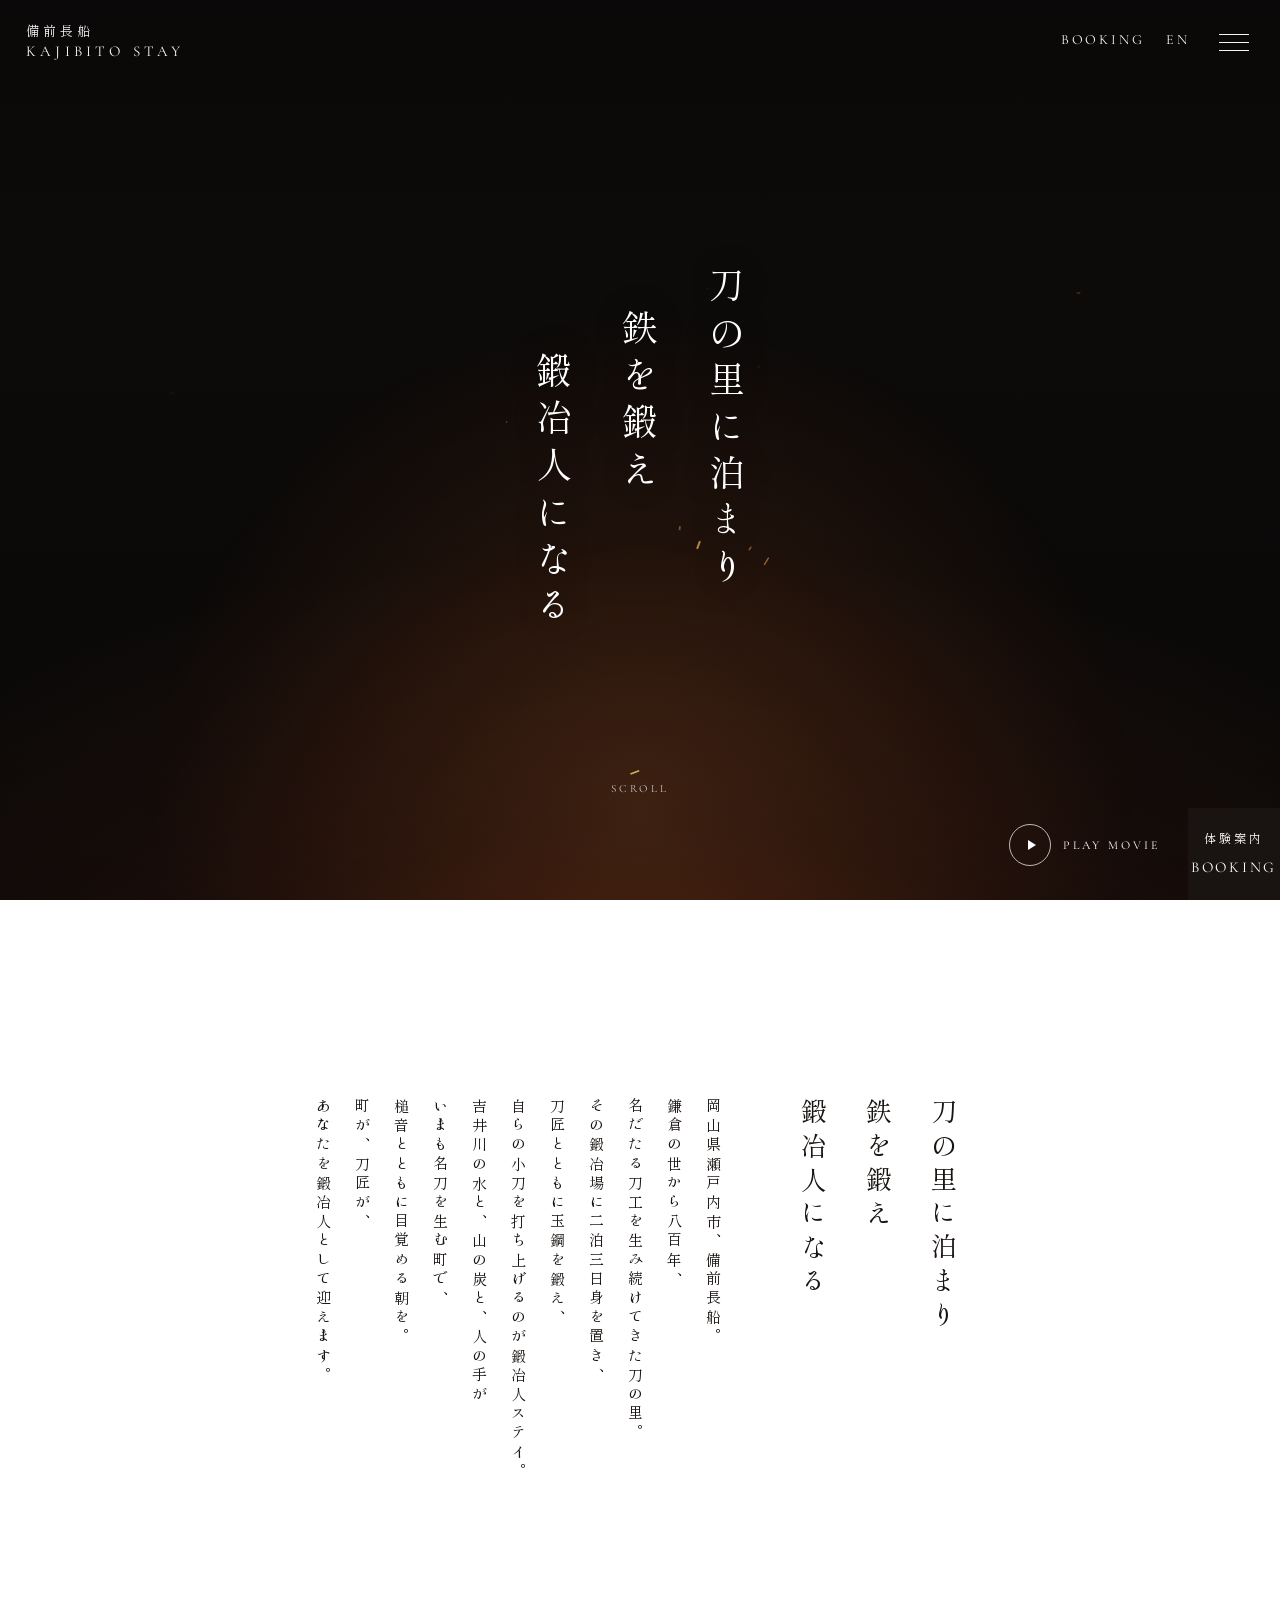
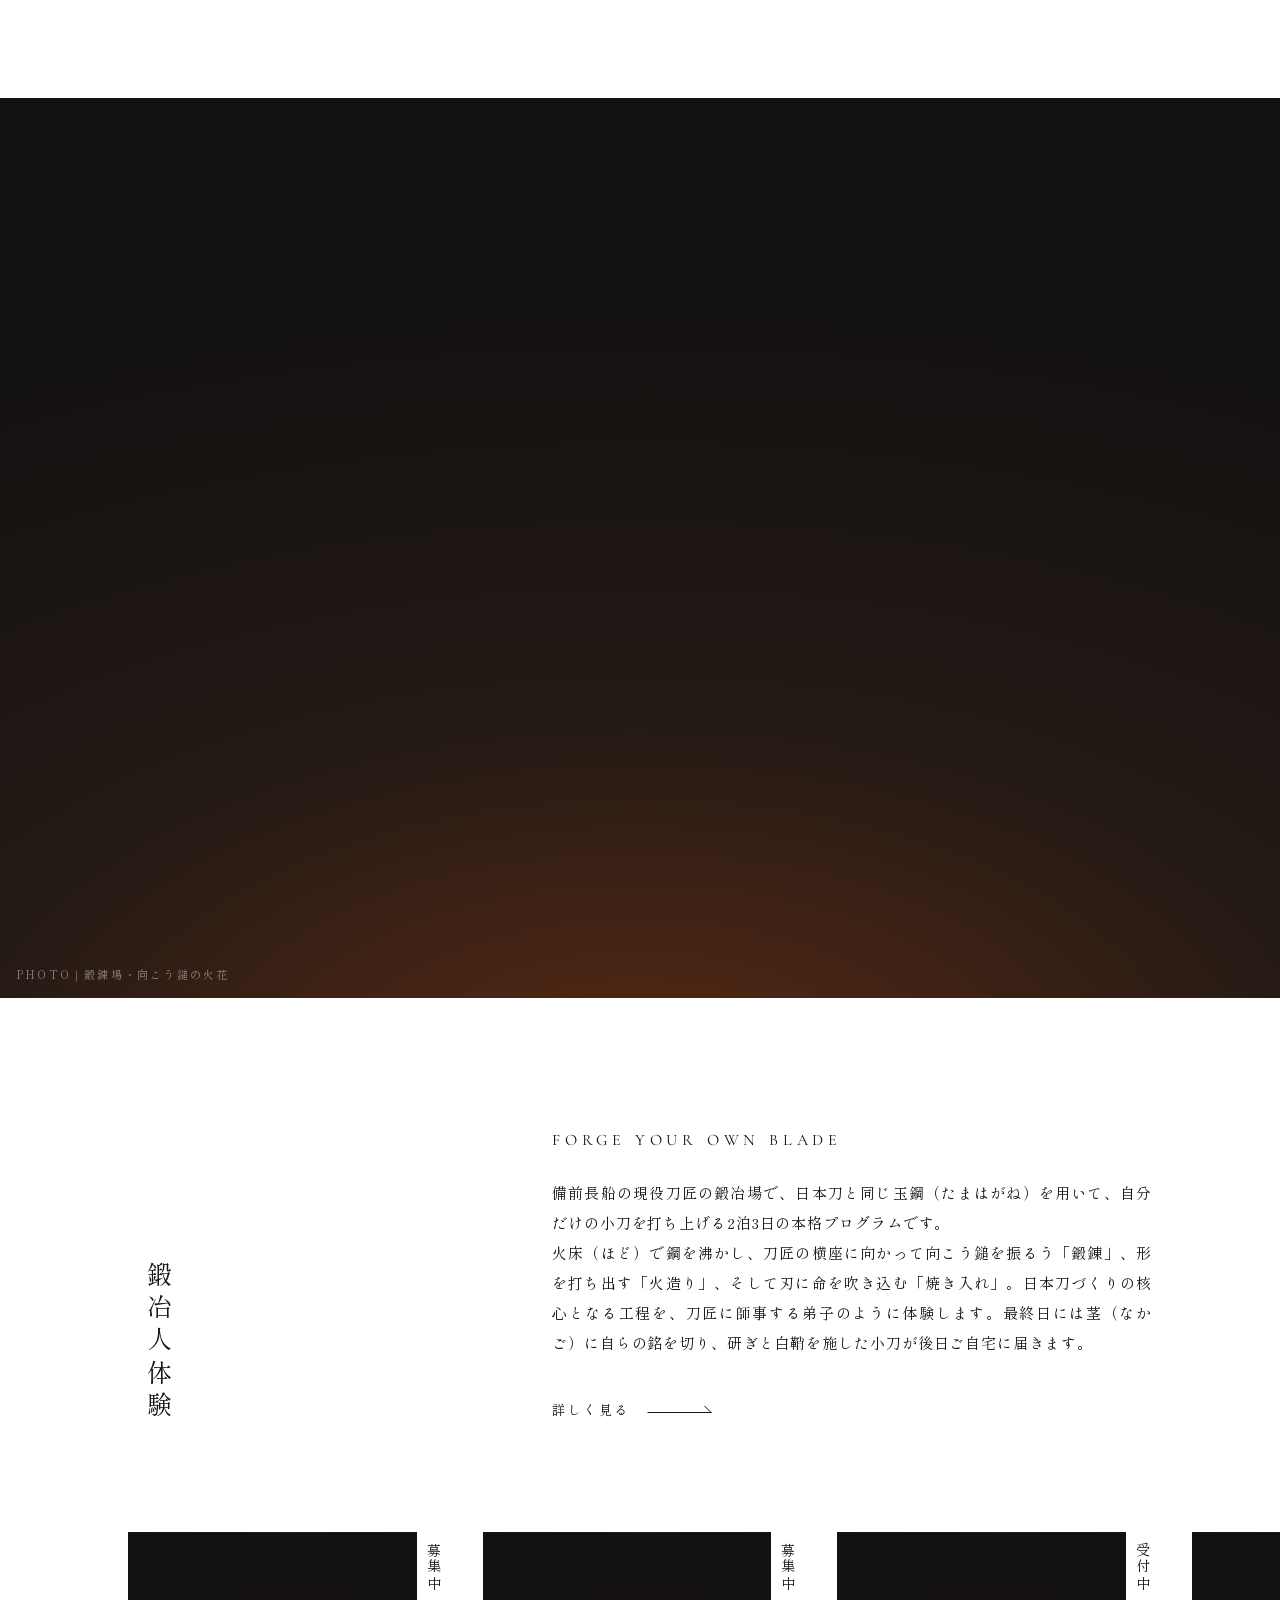
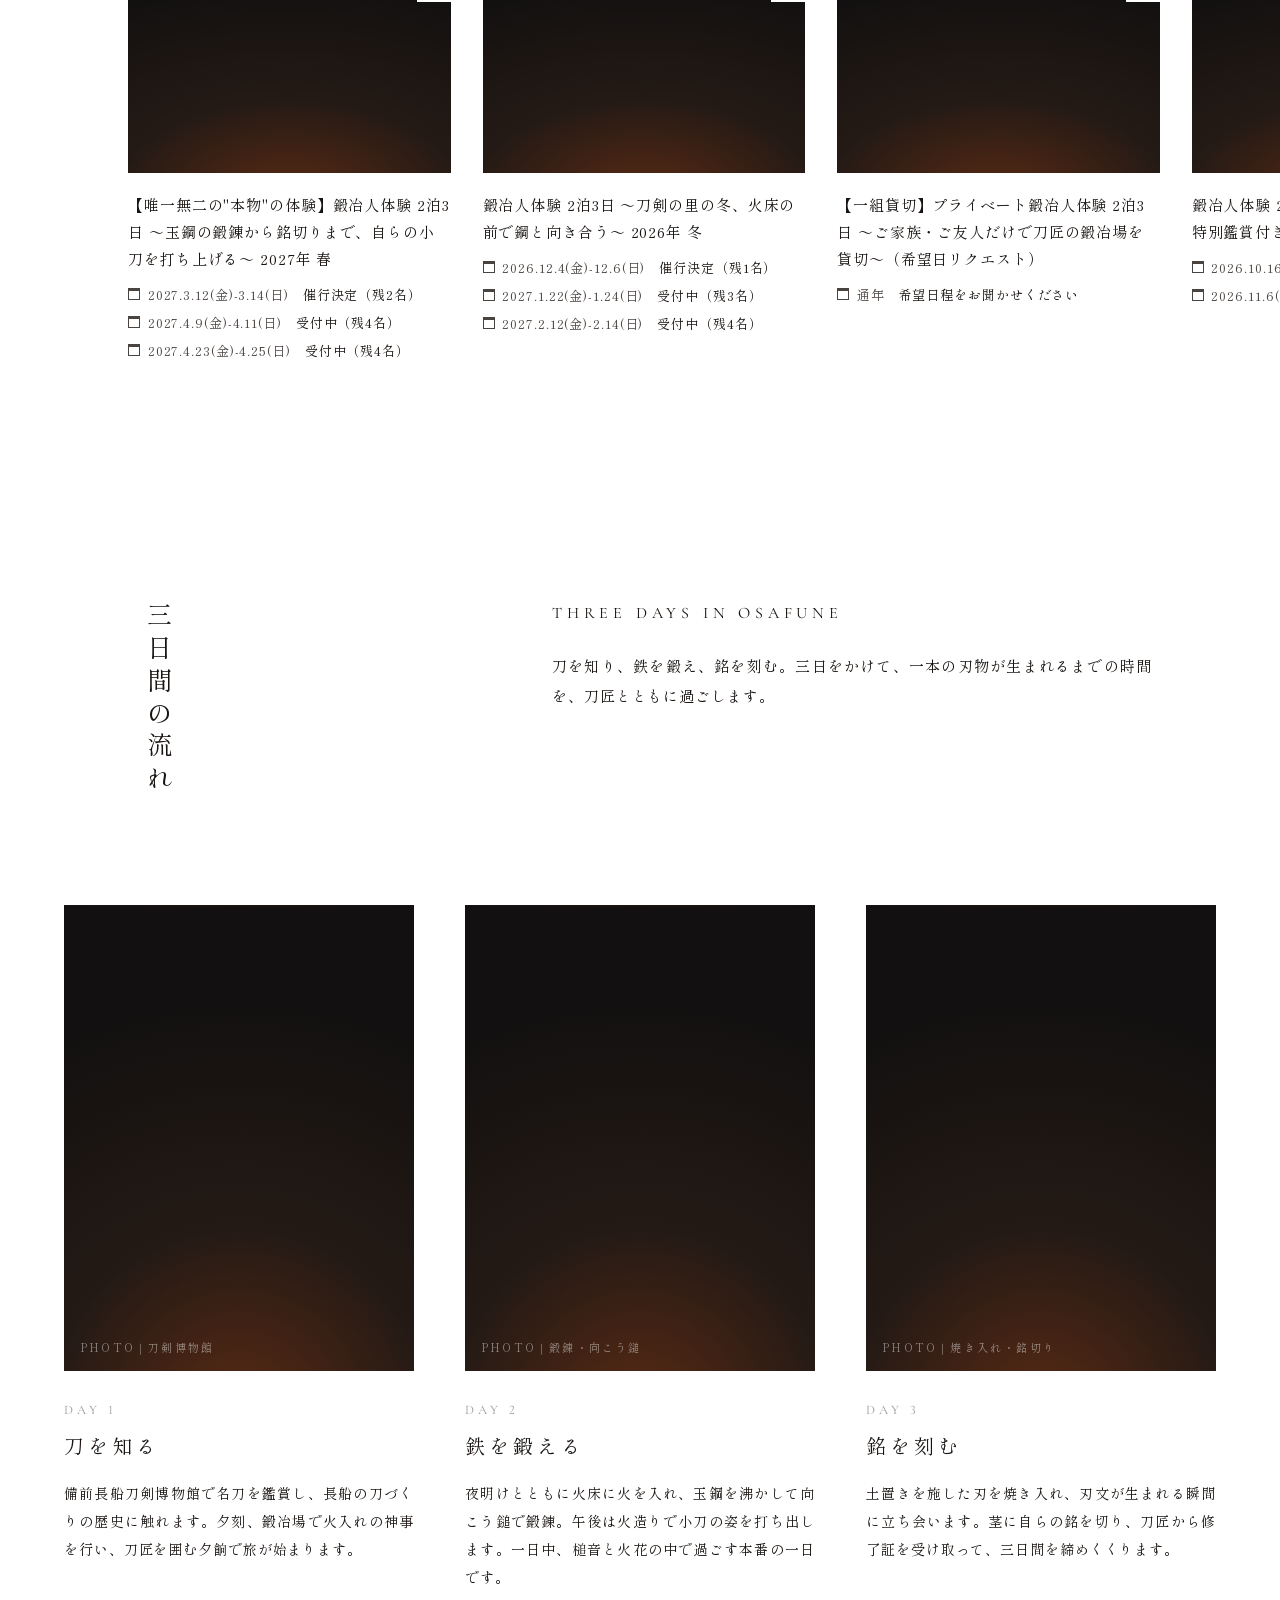
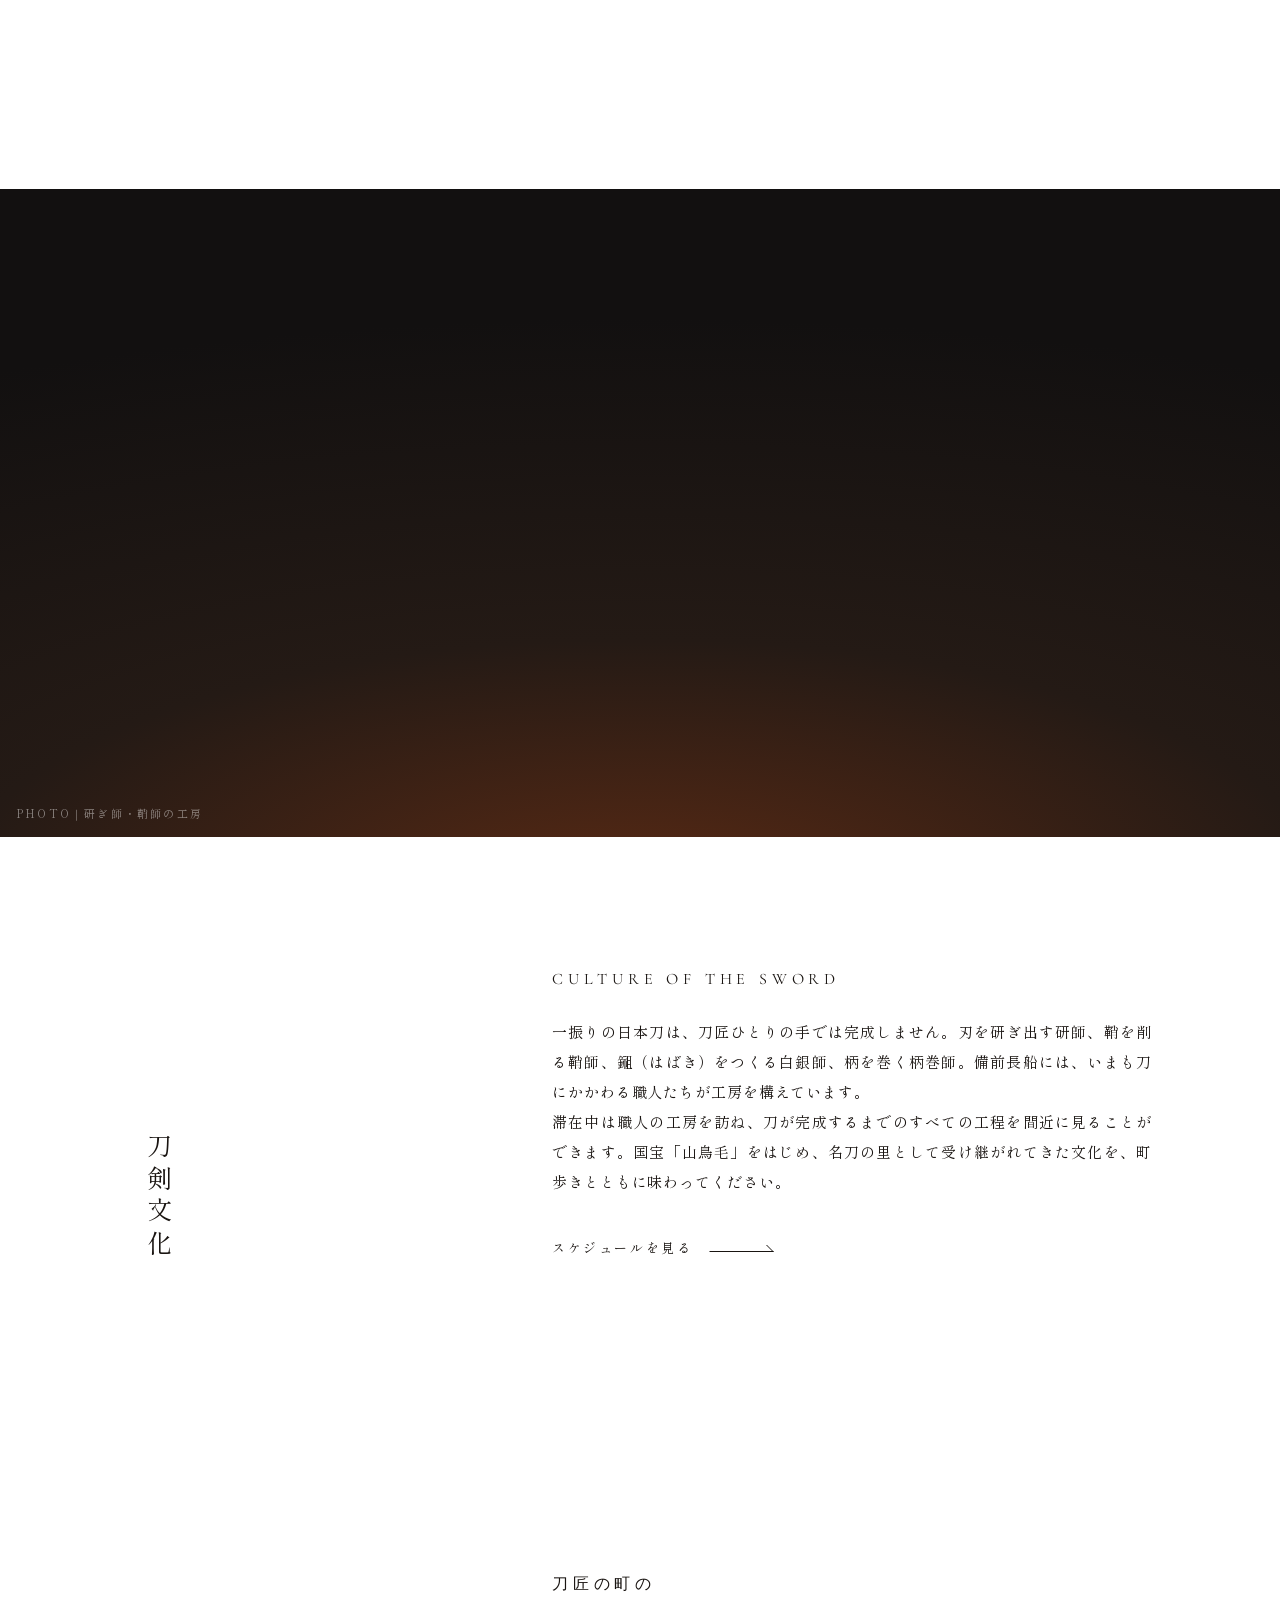
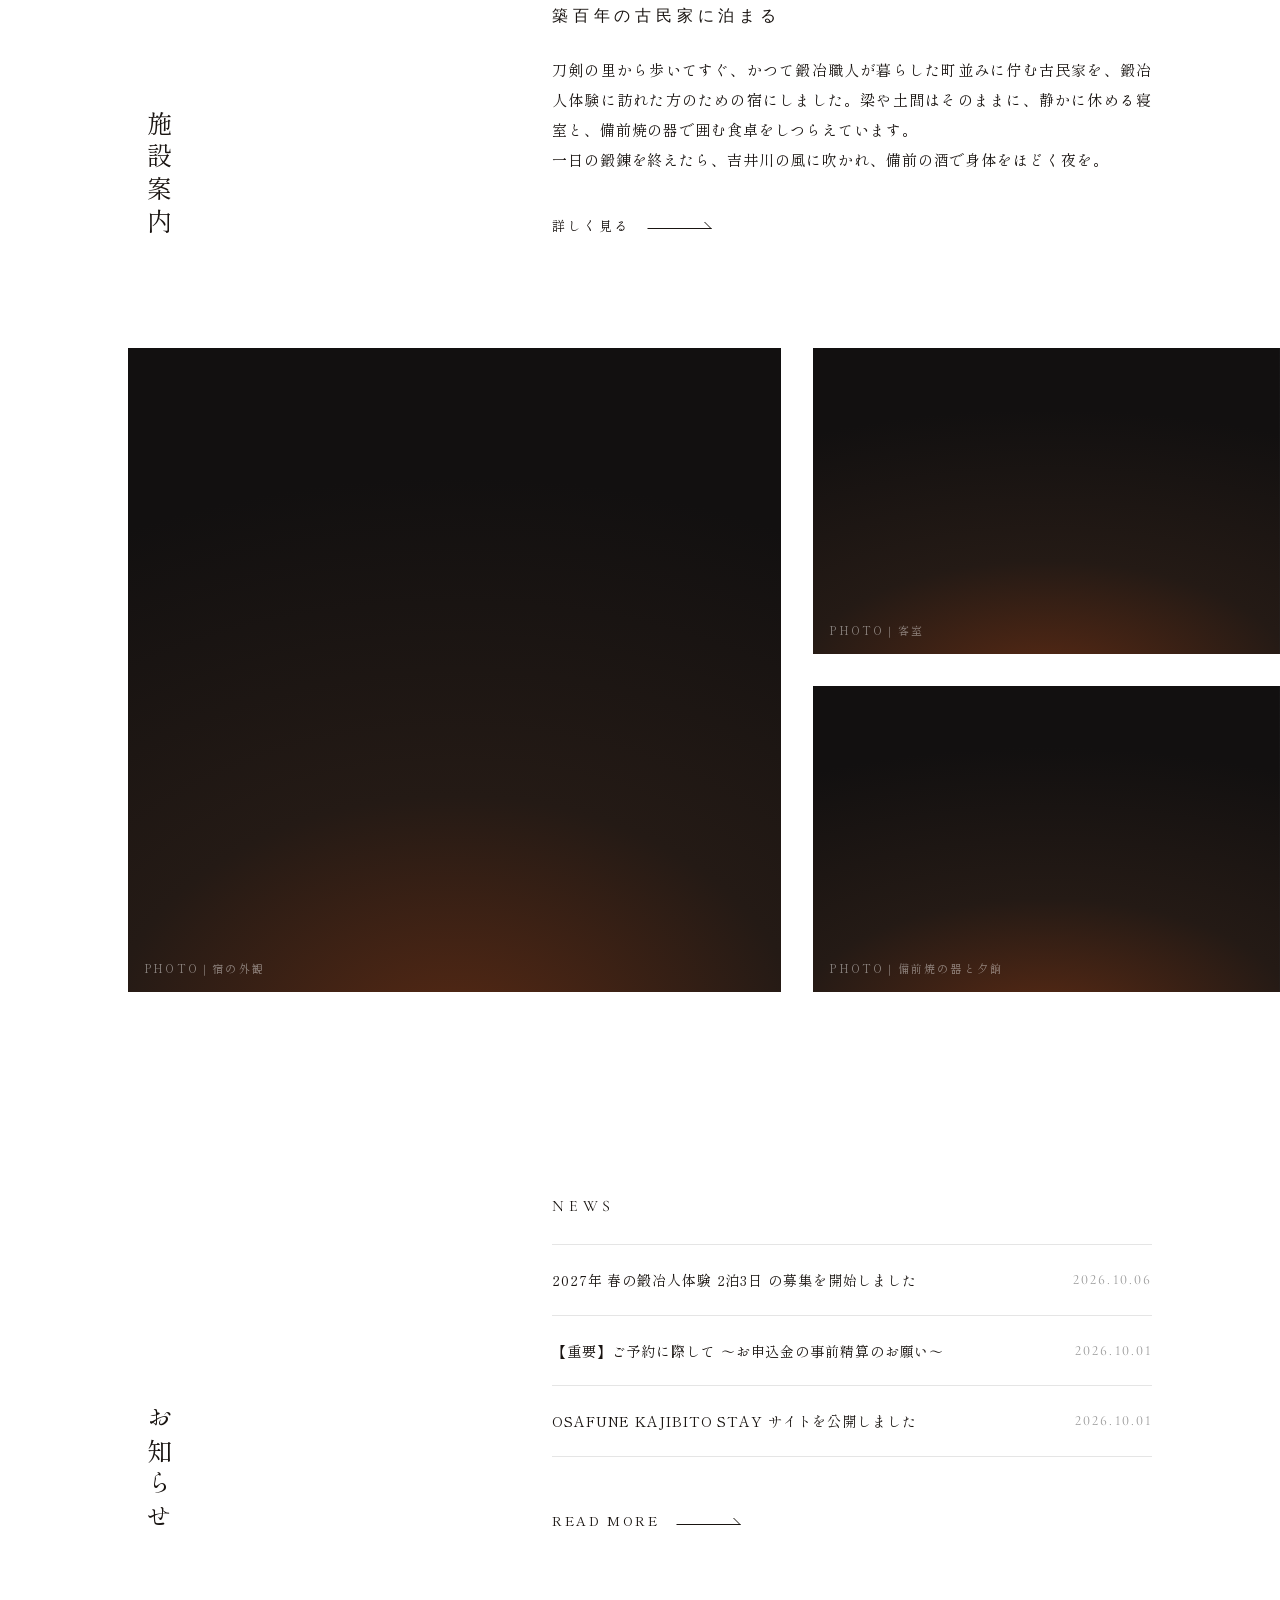
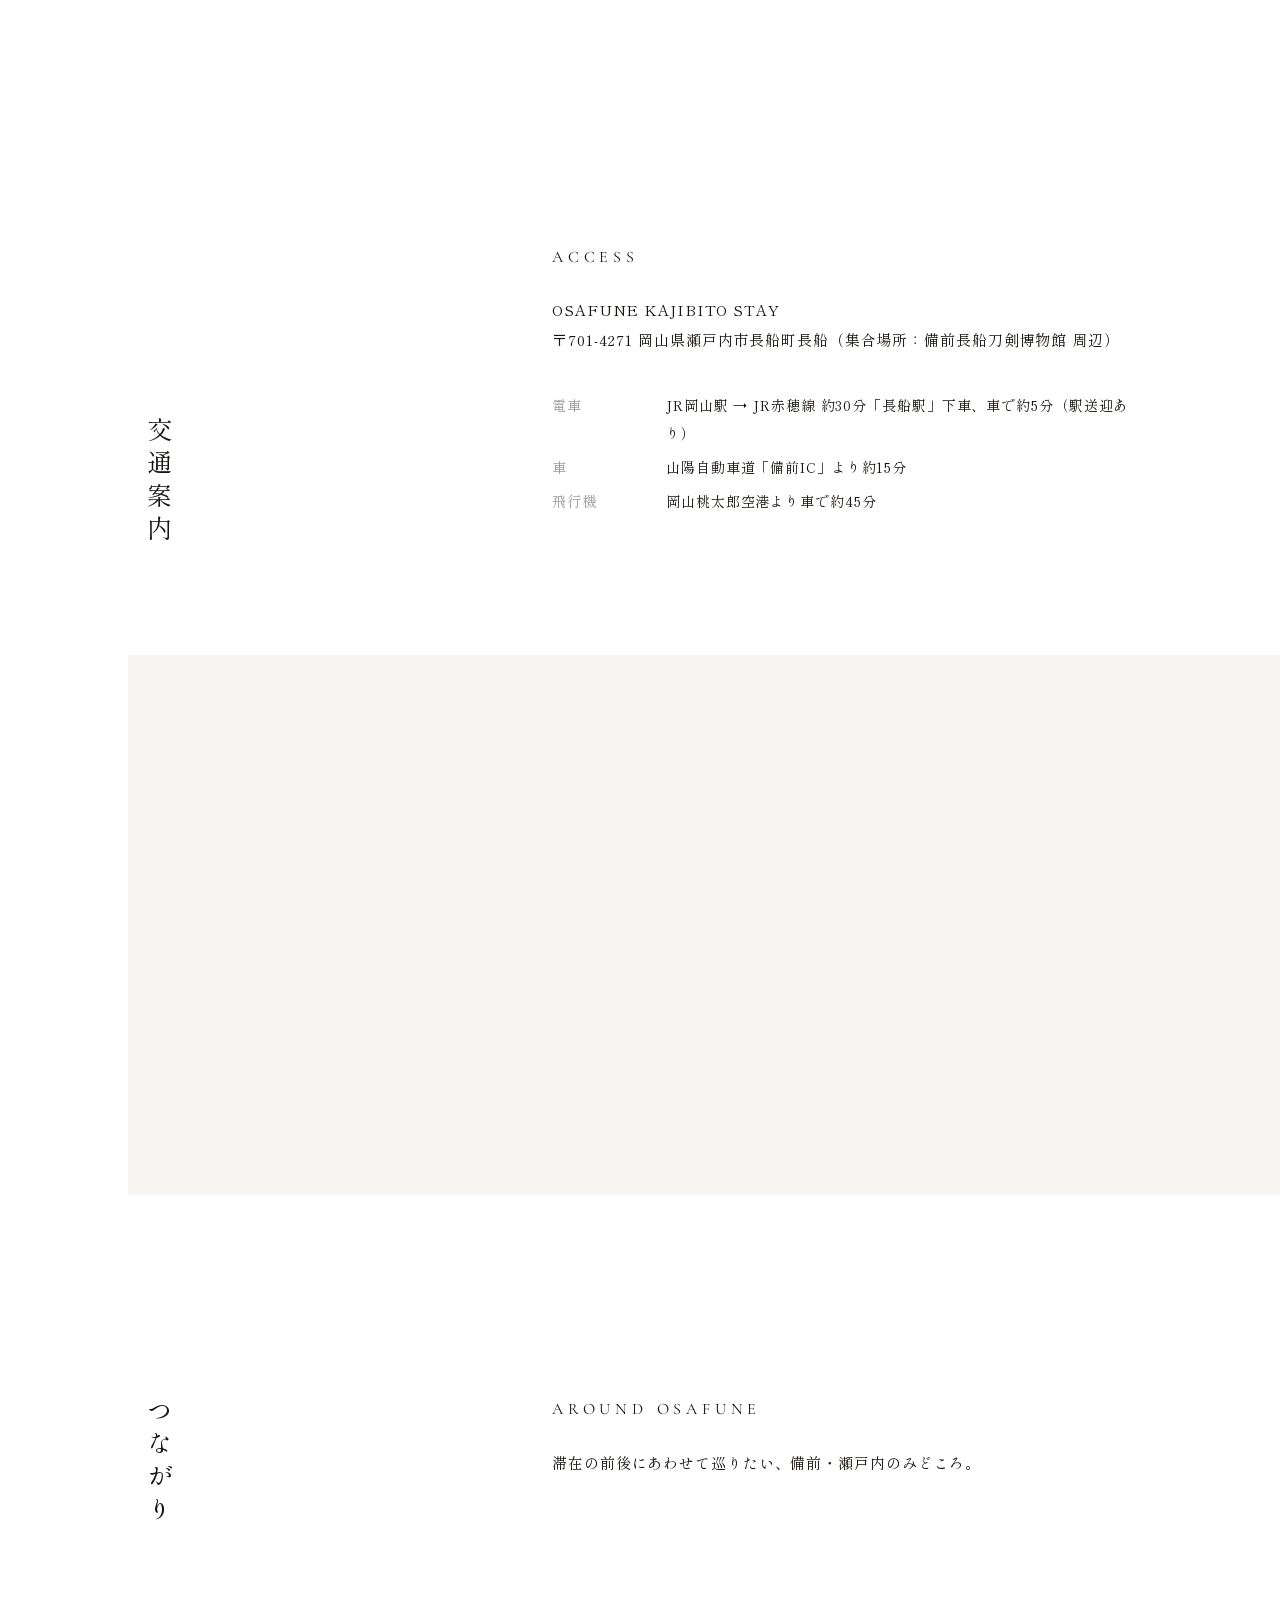
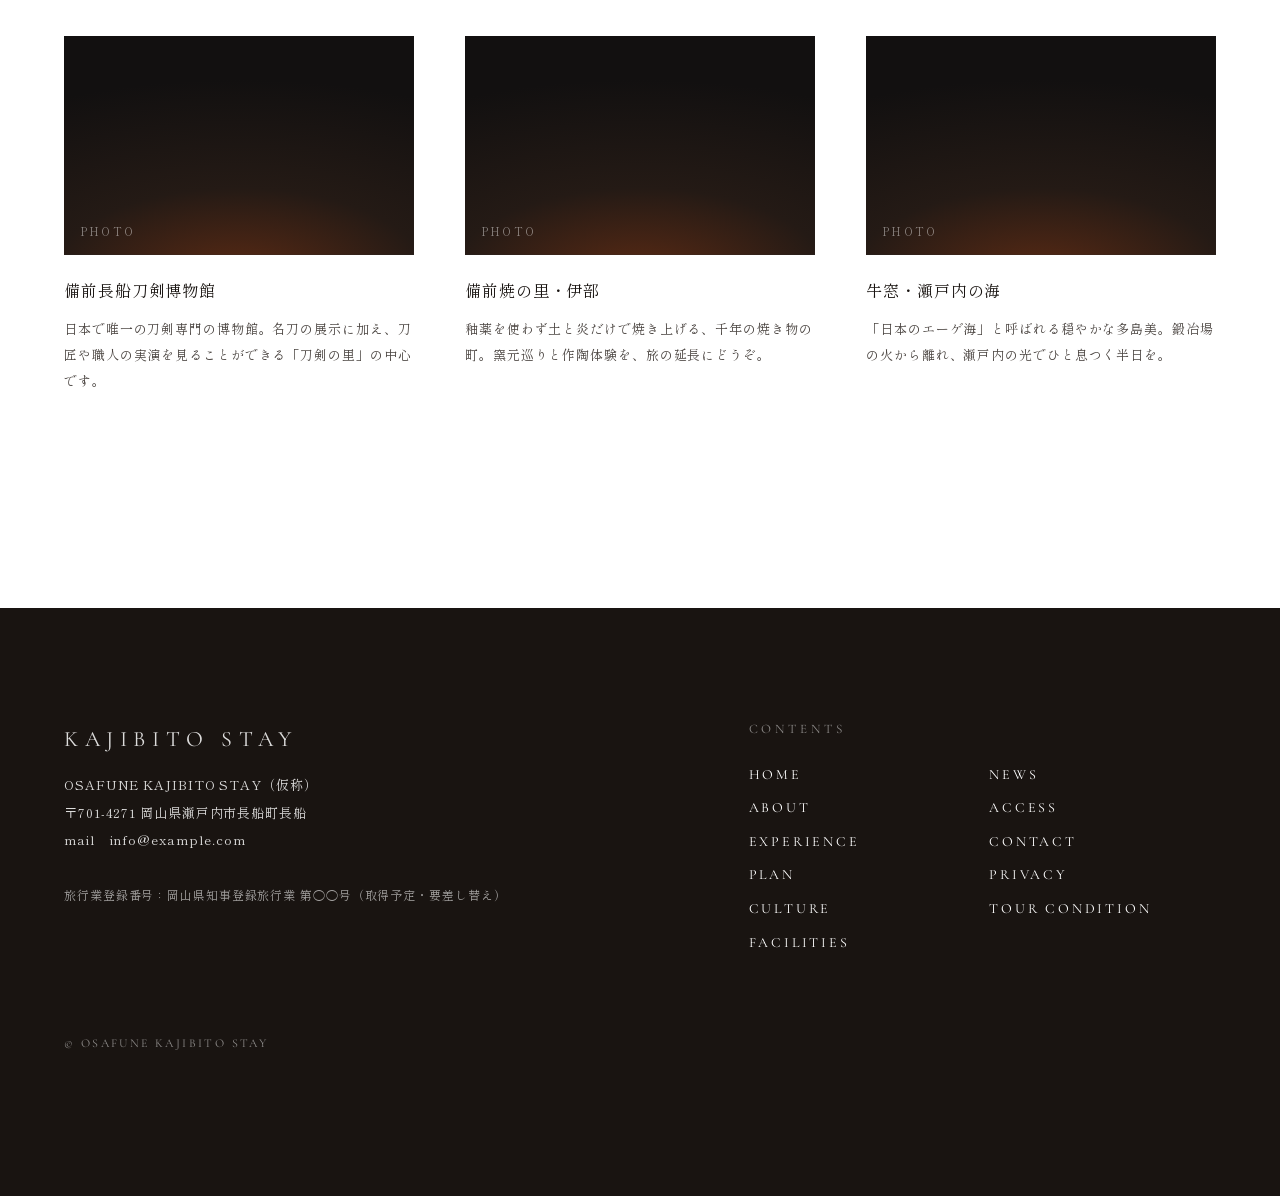
==== index.html @ 9e9fef0a "備前長船 鍛冶人体験 2泊3日 販売サイト（初版） Co-Authored-By: Claude Opus 5.5 <noreply@anthropic.com>" ====
<!doctype html>
<html lang="ja">
<head>
<meta charset="utf-8">
<meta name="viewport" content="width=device-width, initial-scale=1">
<title>OSAFUNE KAJIBITO STAY | 刀の里に泊まり 鉄を鍛え 鍛冶人になる</title>
<meta name="description" content="岡山県瀬戸内市・備前長船。八百年続く刀の里に滞在し、刀匠の鍛冶場で玉鋼を鍛え、自らの小刀を仕上げる2泊3日の鍛冶人体験。">
<link rel="preconnect" href="https://fonts.googleapis.com">
<link rel="preconnect" href="https://fonts.gstatic.com" crossorigin>
<link href="https://fonts.googleapis.com/css2?family=Cormorant+Garamond:wght@400;500&family=Shippori+Mincho:wght@400;500&display=swap" rel="stylesheet">
<link rel="stylesheet" href="css/style.css">
</head>
<body>

<!-- ===== 固定UI ===== -->
<a class="logo-mark" href="index.html" aria-label="OSAFUNE KAJIBITO STAY ホーム">
  <span class="logo-ja">備前長船</span>
  <span class="logo-en">KAJIBITO STAY</span>
</a>
<nav class="top-links" aria-label="クイックリンク">
  <a href="plan.html#entry">BOOKING</a>
  <a href="#" title="英語版は準備中">EN</a>
</nav>

<input class="drawer-check" id="drawerCheck" type="checkbox">
<label class="drawer-icon" for="drawerCheck" aria-label="メニュー"><span></span></label>
<label class="drawer-overlay" for="drawerCheck"></label>
<nav class="drawer-menu" aria-label="メインメニュー">
  <ul>
    <li><a href="index.html">HOME <small>トップ</small></a></li>
    <li><a href="#about">ABOUT <small>鍛冶人ステイとは</small></a></li>
    <li><a href="#experience">EXPERIENCE <small>鍛冶人体験</small></a></li>
    <li><a href="plan.html">PLAN <small>2泊3日プラン</small></a></li>
    <li><a href="#culture">CULTURE <small>刀剣文化</small></a></li>
    <li><a href="#facilities">FACILITIES <small>施設案内</small></a></li>
    <li><a href="#news">NEWS <small>お知らせ</small></a></li>
    <li><a href="plan.html#entry">BOOKING <small>お申し込み</small></a></li>
    <li><a href="#access">ACCESS <small>交通案内</small></a></li>
    <li><a href="plan.html#entry">CONTACT <small>お問い合わせ</small></a></li>
  </ul>
  <ul class="drawer-sns">
    <li><a href="#">instagram</a></li>
    <li><a href="#">facebook</a></li>
  </ul>
</nav>

<a id="booking-btn" href="plan.html#entry">
  <span class="b-ja">体験案内</span>
  <span class="b-en">BOOKING</span>
</a>

<main>

  <!-- ===== ヒーロー ===== -->
  <section class="hero" aria-label="メインビジュアル">
    <!-- 動画を用意したら下の canvas を削除し、<video class="main-video" autoplay muted playsinline loop src="movie/top.mp4"></video> に置き換え -->
    <div class="photo" style="--img:url(images/hero.jpg)"></div>
    <canvas id="sparks" aria-hidden="true"></canvas>
    <div class="hero-veil"></div>
    <h1 class="hero-copy">
      <span>刀の里に泊まり</span>
      <span>鉄を鍛え</span>
      <span>鍛冶人になる</span>
    </h1>
    <a class="movie-btn" href="#"><i></i>PLAY MOVIE</a>
    <span class="scrolldown-label">SCROLL</span>
    <div class="scrolldown"></div>
  </section>

  <!-- ===== コンセプト ===== -->
  <section class="concept" id="about">
    <div class="tategaki-concept fade">
      <h2>刀の里に泊まり<br>鉄を鍛え<br>鍛冶人になる</h2>
      <p>
        岡山県瀬戸内市、備前長船。<br>
        鎌倉の世から八百年、<br>
        名だたる刀工を生み続けてきた刀の里。<br>
        その鍛冶場に二泊三日身を置き、<br>
        刀匠とともに玉鋼を鍛え、<br>
        自らの小刀を打ち上げるのが鍛冶人ステイ。<br>
        吉井川の水と、山の炭と、人の手が<br>
        いまも名刀を生む町で、<br>
        槌音とともに目覚める朝を。<br>
        町が、刀匠が、<br>
        あなたを鍛冶人として迎えます。
      </p>
    </div>
  </section>

  <!-- ===== 鍛冶人体験 ===== -->
  <section class="section" id="experience">
    <div class="photo full-img fade" style="--img:url(images/forge.jpg)" data-label="PHOTO｜鍛錬場・向こう鎚の火花"></div>
    <div class="text-block fade">
      <h2 class="tategaki-title">鍛冶人体験</h2>
      <div class="text-body">
        <h3 class="sub-en">FORGE YOUR OWN BLADE</h3>
        <p>
          備前長船の現役刀匠の鍛冶場で、日本刀と同じ玉鋼（たまはがね）を用いて、自分だけの小刀を打ち上げる2泊3日の本格プログラムです。<br>
          火床（ほど）で鋼を沸かし、刀匠の横座に向かって向こう鎚を振るう「鍛錬」、形を打ち出す「火造り」、そして刃に命を吹き込む「焼き入れ」。日本刀づくりの核心となる工程を、刀匠に師事する弟子のように体験します。最終日には茎（なかご）に自らの銘を切り、研ぎと白鞘を施した小刀が後日ご自宅に届きます。
        </p>
        <a class="more" href="plan.html">詳しく見る</a>
      </div>
    </div>

    <div class="cards" aria-label="募集中のプラン">
      <article class="card fade">
        <a href="plan.html">
          <div class="card-img">
            <div class="photo" style="--img:url(images/card-01.jpg)"></div>
            <span class="status">募集中</span>
          </div>
          <h3>【唯一無二の"本物"の体験】鍛冶人体験 2泊3日 〜玉鋼の鍛錬から銘切りまで、自らの小刀を打ち上げる〜 2027年 春</h3>
        </a>
        <p class="date"><span>2027.3.12(金)-3.14(日)　<b>催行決定（残2名）</b></span></p>
        <p class="date"><span>2027.4.9(金)-4.11(日)　<b>受付中（残4名）</b></span></p>
        <p class="date"><span>2027.4.23(金)-4.25(日)　<b>受付中（残4名）</b></span></p>
      </article>

      <article class="card fade">
        <a href="plan.html">
          <div class="card-img">
            <div class="photo" style="--img:url(images/card-02.jpg)"></div>
            <span class="status">募集中</span>
          </div>
          <h3>鍛冶人体験 2泊3日 〜刀剣の里の冬、火床の前で鋼と向き合う〜 2026年 冬</h3>
        </a>
        <p class="date"><span>2026.12.4(金)-12.6(日)　<b>催行決定（残1名）</b></span></p>
        <p class="date"><span>2027.1.22(金)-1.24(日)　<b>受付中（残3名）</b></span></p>
        <p class="date"><span>2027.2.12(金)-2.14(日)　<b>受付中（残4名）</b></span></p>
      </article>

      <article class="card fade">
        <a href="plan.html#entry">
          <div class="card-img">
            <div class="photo" style="--img:url(images/card-03.jpg)"></div>
            <span class="status">受付中</span>
          </div>
          <h3>【一組貸切】プライベート鍛冶人体験 2泊3日 〜ご家族・ご友人だけで刀匠の鍛冶場を貸切〜（希望日リクエスト）</h3>
        </a>
        <p class="date"><span>通年　<b>希望日程をお聞かせください</b></span></p>
      </article>

      <article class="card fade">
        <a href="plan.html">
          <div class="card-img">
            <div class="photo" style="--img:url(images/card-04.jpg)"></div>
            <span class="status closed">満席御礼</span>
          </div>
          <h3>鍛冶人体験 2泊3日 2026年 秋 〜刀剣博物館特別鑑賞付き〜</h3>
        </a>
        <p class="date"><span>2026.10.16(金)-10.18(日)　<b>催行決定（満席）</b></span></p>
        <p class="date"><span>2026.11.6(金)-11.8(日)　<b>催行決定（満席）</b></span></p>
      </article>
    </div>
  </section>

  <!-- ===== 3日間の流れ ===== -->
  <section class="section" id="flow">
    <div class="text-block fade">
      <h2 class="tategaki-title">三日間の流れ</h2>
      <div class="text-body">
        <h3 class="sub-en">THREE DAYS IN OSAFUNE</h3>
        <p>刀を知り、鉄を鍛え、銘を刻む。三日をかけて、一本の刃物が生まれるまでの時間を、刀匠とともに過ごします。</p>
      </div>
    </div>
    <div class="days">
      <article class="day fade">
        <div class="photo" style="--img:url(images/day1.jpg)" data-label="PHOTO｜刀剣博物館"></div>
        <p class="day-no">DAY 1</p>
        <h3>刀を知る</h3>
        <p>備前長船刀剣博物館で名刀を鑑賞し、長船の刀づくりの歴史に触れます。夕刻、鍛冶場で火入れの神事を行い、刀匠を囲む夕餉で旅が始まります。</p>
      </article>
      <article class="day fade">
        <div class="photo" style="--img:url(images/day2.jpg)" data-label="PHOTO｜鍛錬・向こう鎚"></div>
        <p class="day-no">DAY 2</p>
        <h3>鉄を鍛える</h3>
        <p>夜明けとともに火床に火を入れ、玉鋼を沸かして向こう鎚で鍛錬。午後は火造りで小刀の姿を打ち出します。一日中、槌音と火花の中で過ごす本番の一日です。</p>
      </article>
      <article class="day fade">
        <div class="photo" style="--img:url(images/day3.jpg)" data-label="PHOTO｜焼き入れ・銘切り"></div>
        <p class="day-no">DAY 3</p>
        <h3>銘を刻む</h3>
        <p>土置きを施した刃を焼き入れ、刃文が生まれる瞬間に立ち会います。茎に自らの銘を切り、刀匠から修了証を受け取って、三日間を締めくくります。</p>
      </article>
    </div>
  </section>

  <!-- ===== 刀剣文化 ===== -->
  <section class="section" id="culture">
    <div class="photo full-img short fade" style="--img:url(images/culture.jpg)" data-label="PHOTO｜研ぎ師・鞘師の工房"></div>
    <div class="text-block fade">
      <h2 class="tategaki-title">刀剣文化</h2>
      <div class="text-body">
        <h3 class="sub-en">CULTURE OF THE SWORD</h3>
        <p>
          一振りの日本刀は、刀匠ひとりの手では完成しません。刃を研ぎ出す研師、鞘を削る鞘師、鎺（はばき）をつくる白銀師、柄を巻く柄巻師。備前長船には、いまも刀にかかわる職人たちが工房を構えています。<br>
          滞在中は職人の工房を訪ね、刀が完成するまでのすべての工程を間近に見ることができます。国宝「山鳥毛」をはじめ、名刀の里として受け継がれてきた文化を、町歩きとともに味わってください。
        </p>
        <a class="more" href="plan.html#schedule">スケジュールを見る</a>
      </div>
    </div>
  </section>

  <!-- ===== 施設案内 ===== -->
  <section class="section" id="facilities">
    <div class="text-block fade">
      <h2 class="tategaki-title">施設案内</h2>
      <div class="text-body">
        <h3 class="sub-en">刀匠の町の<br>築百年の古民家に泊まる</h3>
        <p>
          刀剣の里から歩いてすぐ、かつて鍛冶職人が暮らした町並みに佇む古民家を、鍛冶人体験に訪れた方のための宿にしました。梁や土間はそのままに、静かに休める寝室と、備前焼の器で囲む食卓をしつらえています。<br>
          一日の鍛錬を終えたら、吉井川の風に吹かれ、備前の酒で身体をほどく夜を。
        </p>
        <a class="more" href="plan.html#stay">詳しく見る</a>
      </div>
    </div>
    <div class="facility-grid">
      <div class="photo fade" style="--img:url(images/stay-01.jpg)" data-label="PHOTO｜宿の外観"></div>
      <div class="photo fade" style="--img:url(images/stay-02.jpg)" data-label="PHOTO｜客室"></div>
      <div class="photo fade" style="--img:url(images/stay-03.jpg)" data-label="PHOTO｜備前焼の器と夕餉"></div>
    </div>
  </section>

  <!-- ===== NEWS ===== -->
  <section class="section" id="news">
    <div class="text-block fade">
      <h2 class="tategaki-title">お知らせ</h2>
      <div class="text-body">
        <h3 class="sub-en">NEWS</h3>
        <ul class="news-list">
          <li><a href="#"><span>2027年 春の鍛冶人体験 2泊3日 の募集を開始しました</span><time>2026.10.06</time></a></li>
          <li><a href="#"><span>【重要】ご予約に際して 〜お申込金の事前精算のお願い〜</span><time>2026.10.01</time></a></li>
          <li><a href="#"><span>OSAFUNE KAJIBITO STAY サイトを公開しました</span><time>2026.10.01</time></a></li>
        </ul>
        <a class="more" href="#">READ MORE</a>
      </div>
    </div>
  </section>

  <!-- ===== ACCESS ===== -->
  <section class="section" id="access">
    <div class="text-block fade">
      <h2 class="tategaki-title">交通案内</h2>
      <div class="text-body access-info">
        <h3 class="sub-en">ACCESS</h3>
        <p>OSAFUNE KAJIBITO STAY<br>〒701-4271 岡山県瀬戸内市長船町長船（集合場所：備前長船刀剣博物館 周辺）</p>
        <dl>
          <dt>電車</dt><dd>JR岡山駅 → JR赤穂線 約30分「長船駅」下車、車で約5分（駅送迎あり）</dd>
          <dt>車</dt><dd>山陽自動車道「備前IC」より約15分</dd>
          <dt>飛行機</dt><dd>岡山桃太郎空港より車で約45分</dd>
        </dl>
      </div>
    </div>
    <iframe class="access-map fade" title="地図：備前長船刀剣博物館周辺" loading="lazy"
      src="https://maps.google.com/maps?q=%E5%82%99%E5%89%8D%E9%95%B7%E8%88%B9%E5%88%80%E5%89%A3%E5%8D%9A%E7%89%A9%E9%A4%A8&z=14&output=embed"></iframe>
  </section>

  <!-- ===== 周辺のみどころ ===== -->
  <section class="section" id="link">
    <div class="text-block fade">
      <h2 class="tategaki-title">つながり</h2>
      <div class="text-body">
        <h3 class="sub-en">AROUND OSAFUNE</h3>
        <p>滞在の前後にあわせて巡りたい、備前・瀬戸内のみどころ。</p>
      </div>
    </div>
    <div class="links">
      <article class="fade">
        <div class="photo" style="--img:url(images/link-01.jpg)" data-label="PHOTO"></div>
        <h3>備前長船刀剣博物館</h3>
        <p>日本で唯一の刀剣専門の博物館。名刀の展示に加え、刀匠や職人の実演を見ることができる「刀剣の里」の中心です。</p>
      </article>
      <article class="fade">
        <div class="photo" style="--img:url(images/link-02.jpg)" data-label="PHOTO"></div>
        <h3>備前焼の里・伊部</h3>
        <p>釉薬を使わず土と炎だけで焼き上げる、千年の焼き物の町。窯元巡りと作陶体験を、旅の延長にどうぞ。</p>
      </article>
      <article class="fade">
        <div class="photo" style="--img:url(images/link-03.jpg)" data-label="PHOTO"></div>
        <h3>牛窓・瀬戸内の海</h3>
        <p>「日本のエーゲ海」と呼ばれる穏やかな多島美。鍛冶場の火から離れ、瀬戸内の光でひと息つく半日を。</p>
      </article>
    </div>
  </section>

</main>

<footer class="footer">
  <div class="footer-inner">
    <div>
      <p class="f-logo">KAJIBITO STAY</p>
      <p>OSAFUNE KAJIBITO STAY（仮称）<br>〒701-4271 岡山県瀬戸内市長船町長船<br>mail　info@example.com</p>
      <p class="license">旅行業登録番号：岡山県知事登録旅行業 第◯◯号（取得予定・要差し替え）</p>
    </div>
    <div>
      <h4>CONTENTS</h4>
      <ul>
        <li><a href="index.html">HOME</a></li>
        <li><a href="#about">ABOUT</a></li>
        <li><a href="#experience">EXPERIENCE</a></li>
        <li><a href="plan.html">PLAN</a></li>
        <li><a href="#culture">CULTURE</a></li>
        <li><a href="#facilities">FACILITIES</a></li>
        <li><a href="#news">NEWS</a></li>
        <li><a href="#access">ACCESS</a></li>
        <li><a href="plan.html#entry">CONTACT</a></li>
        <li><a href="#">PRIVACY</a></li>
        <li><a href="#">TOUR CONDITION</a></li>
      </ul>
    </div>
  </div>
  <p class="copy">© OSAFUNE KAJIBITO STAY</p>
</footer>

<script src="js/main.js"></script>
</body>
</html>
---- css/style.css ----
/* ==========================================================
   OSAFUNE KAJIBITO STAY（仮称）
   構成・トーン: kurabitostay.com を参照（白地・墨色・明朝・縦書き見出し）
   ========================================================== */

:root {
  --ink: #191411;          /* 墨 */
  --ink-soft: #4a4440;
  --mute: #999;
  --line: #e5e5e5;
  --paper: #ffffff;
  --paper-warm: #f7f5f2;   /* 生成り */
  --steel: #2b2f33;        /* 玉鋼 */
  --ember: #c8501e;        /* 火床の色（ごく一部のみ） */
  --serif: "Shippori Mincho", "YuMincho", "Yu Mincho", "Hiragino Mincho ProN", serif;
  --en: "Cormorant Garamond", "Baskerville", "Times New Roman", serif;
  --gutter: 5vw;
}

*, *::before, *::after { box-sizing: border-box; }
html { scroll-behavior: smooth; -webkit-text-size-adjust: 100%; }
body {
  margin: 0;
  background: var(--paper);
  color: var(--ink);
  font-family: var(--serif);
  font-weight: 400;
  font-size: 15px;
  line-height: 2;
  letter-spacing: 0.06em;
  overflow-x: hidden;
}
img { max-width: 100%; display: block; }
a { color: inherit; text-decoration: none; transition: color .3s, opacity .3s; }
a:hover { color: var(--mute); }
h1, h2, h3, h4, h5, p { margin: 0; font-weight: 400; }
::selection { background: var(--ink); color: #fff; }
.en { font-family: var(--en); letter-spacing: 0.14em; }
body { font-variant-numeric: lining-nums; }

/* ---------- 写真枠（images/ に同名ファイルを置くと自動で差し替わる） ---------- */
.photo {
  position: relative;
  background-color: var(--steel);
  background-image: var(--img), radial-gradient(120% 90% at 50% 110%, #5a2a14 0%, #241a15 45%, #121010 100%);
  background-size: cover;
  background-position: center;
  overflow: hidden;
}
.photo[data-label]::after {
  content: attr(data-label);
  position: absolute; left: 1rem; bottom: .8rem;
  font-size: 11px; letter-spacing: .2em; color: rgba(255,255,255,.45);
  pointer-events: none;
}
.photo.has-img::after { display: none; }

/* ---------- 固定 UI ---------- */
.logo-mark {
  position: fixed; top: 22px; left: 26px; z-index: 900;
  display: flex; flex-direction: column; align-items: flex-start; gap: 2px;
  mix-blend-mode: difference; color: #fff;
}
.logo-mark .logo-ja { font-size: 13px; letter-spacing: .3em; line-height: 1.4; }
.logo-mark .logo-en { font-family: var(--en); font-size: 15px; letter-spacing: .28em; line-height: 1.2; }
.logo-mark:hover { color: #fff; opacity: .7; }

.top-links {
  position: fixed; top: 26px; right: 90px; z-index: 900;
  display: flex; gap: 22px; font-family: var(--en); font-size: 14px; letter-spacing: .2em;
  mix-blend-mode: difference; color: #fff;
}
.top-links a:hover { color: #fff; opacity: .6; }

/* ドロワー */
.drawer-check { display: none; }
.drawer-icon {
  position: fixed; top: 18px; right: 22px; z-index: 1001;
  width: 48px; height: 48px; cursor: pointer;
  display: flex; align-items: center; justify-content: center;
  mix-blend-mode: difference;
}
.drawer-icon span, .drawer-icon span::before, .drawer-icon span::after {
  content: ""; display: block; width: 30px; height: 1px; background: #fff;
  position: relative; transition: transform .4s, background .4s;
}
.drawer-icon span::before { position: absolute; top: -8px; }
.drawer-icon span::after { position: absolute; top: 8px; }
.drawer-check:checked ~ .drawer-icon span { background: transparent; }
.drawer-check:checked ~ .drawer-icon span::before { transform: translateY(8px) rotate(30deg); }
.drawer-check:checked ~ .drawer-icon span::after { transform: translateY(-8px) rotate(-30deg); }
.drawer-overlay {
  position: fixed; inset: 0; z-index: 999; background: rgba(25,20,17,.5);
  opacity: 0; pointer-events: none; transition: opacity .5s;
}
.drawer-menu {
  position: fixed; top: 0; right: 0; z-index: 1000;
  width: min(420px, 100vw); height: 100vh; overflow-y: auto;
  background: var(--ink); color: #fff;
  padding: 110px 56px 60px;
  transform: translateX(100%); transition: transform .6s cubic-bezier(.7,0,.2,1);
}
.drawer-check:checked ~ .drawer-overlay { opacity: 1; pointer-events: auto; }
.drawer-check:checked ~ .drawer-menu { transform: none; }
.drawer-menu ul { list-style: none; margin: 0; padding: 0; }
.drawer-menu li a {
  display: flex; justify-content: space-between; align-items: baseline;
  font-family: var(--en); font-size: 19px; letter-spacing: .22em; line-height: 2.5;
}
.drawer-menu li a small { font-family: var(--serif); font-size: 11px; letter-spacing: .2em; opacity: .5; }
.drawer-menu li a:hover { color: var(--mute); }
.drawer-menu .drawer-sns { margin-top: 40px; font-size: 14px; }
.drawer-menu .drawer-sns a { font-size: 14px; line-height: 2.2; }

/* 右下の予約ボタン */
#booking-btn {
  position: fixed; right: 0; bottom: 0; z-index: 950;
  background: var(--ink); color: #fff;
  width: 92px; height: 92px;
  display: flex; flex-direction: column; align-items: center; justify-content: center; gap: 2px;
  transition: background .3s;
}
#booking-btn:hover { background: #3a332e; color: #fff; }
#booking-btn .b-ja { font-size: 12px; letter-spacing: .25em; }
#booking-btn .b-en { font-family: var(--en); font-size: 15px; letter-spacing: .18em; }

/* スクロールダウン */
.scrolldown {
  position: absolute; left: 50%; bottom: 0; z-index: 5;
  width: 1px; height: 90px; overflow: hidden;
}
.scrolldown::before {
  content: ""; position: absolute; left: 0; top: -90px; width: 1px; height: 90px;
  background: #fff; animation: scrolldown 2.4s cubic-bezier(.6,0,.3,1) infinite;
}
.scrolldown-label {
  position: absolute; left: 50%; bottom: 100px; z-index: 5; transform: translateX(-50%);
  font-family: var(--en); font-size: 11px; letter-spacing: .3em; color: rgba(255,255,255,.75);
}
@keyframes scrolldown { 0% { top: -90px; } 60%, 100% { top: 90px; } }

/* ---------- ヒーロー ---------- */
.hero {
  position: relative; height: 100vh; min-height: 560px; max-height: 1200px; overflow: hidden;
  background: radial-gradient(90% 70% at 50% 120%, #6b2a10 0%, #2a1610 40%, #0d0b0a 85%);
}
.hero .photo, .hero video { position: absolute; inset: 0; width: 100%; height: 100%; object-fit: cover; }
.hero .photo { background-color: transparent; background-image: var(--img); }
.hero .photo::after { display: none; }
#sparks { position: absolute; inset: 0; width: 100%; height: 100%; }
.hero-veil { position: absolute; inset: 0; background: linear-gradient(180deg, rgba(0,0,0,.25), rgba(0,0,0,0) 30%, rgba(0,0,0,.35)); }
.hero-copy {
  position: absolute; top: 50%; left: 50%; transform: translate(-50%, -50%); z-index: 4;
  writing-mode: vertical-rl; color: #fff;
  font-size: clamp(24px, 3.2vw, 36px); line-height: 2.4; letter-spacing: .3em;
  text-shadow: 0 0 30px rgba(0,0,0,.4);
}
.hero-copy span { display: block; opacity: 0; animation: fadeUp 1.6s ease forwards; }
.hero-copy span:nth-child(1) { animation-delay: .6s; }
.hero-copy span:nth-child(2) { animation-delay: 1.3s; padding-top: 1.2em; }
.hero-copy span:nth-child(3) { animation-delay: 2.0s; padding-top: 2.4em; }
.movie-btn {
  position: absolute; right: 120px; bottom: 34px; z-index: 5;
  display: flex; align-items: center; gap: 12px; color: #fff;
  font-family: var(--en); font-size: 12px; letter-spacing: .25em;
}
.movie-btn i {
  width: 42px; height: 42px; border: 1px solid rgba(255,255,255,.7); border-radius: 50%;
  display: grid; place-items: center;
}
.movie-btn i::before { content: ""; border-left: 8px solid #fff; border-top: 5px solid transparent; border-bottom: 5px solid transparent; margin-left: 3px; }
.movie-btn:hover { color: #fff; opacity: .7; }
@keyframes fadeUp { from { opacity: 0; transform: translateY(-12px); } to { opacity: 1; transform: none; } }

/* ---------- コンセプト（縦書き） ---------- */
.concept { padding: 22vh 0 24vh; display: flex; justify-content: center; }
.tategaki-concept {
  display: flex; flex-direction: row-reverse; align-items: flex-start; justify-content: center; gap: 3.2em;
}
.tategaki-concept h2, .tategaki-concept p { writing-mode: vertical-rl; white-space: nowrap; }
.tategaki-concept h2 { font-size: 26px; line-height: 2.5; letter-spacing: .3em; }
.tategaki-concept p { font-size: 15px; line-height: 2.6; letter-spacing: .28em; }

/* ---------- セクション共通 ---------- */
.section { padding: 0 0 22vh; }
.full-img { width: 100vw; height: 100vh; max-height: 1100px; margin-bottom: 14vh; }
.full-img.short { height: 72vh; }
.text-block {
  width: 90vw; margin: 0 0 12vh auto;
  display: flex; align-items: flex-start;
}
.tategaki-title {
  writing-mode: vertical-rl; font-size: 25px; line-height: 2.5; letter-spacing: .3em;
  margin: .3rem auto auto 0; white-space: nowrap;
}
.text-body { width: 60%; max-width: 600px; margin: 0 10vw 0 auto; }
.text-body .sub-en { font-family: var(--en); font-size: 16px; letter-spacing: .3em; margin-bottom: 1.4rem; }
.text-body p { margin-bottom: 2.2rem; text-align: justify; }

.more {
  display: inline-flex; align-items: center; gap: 18px; font-size: 13px; letter-spacing: .2em;
}
.more::after {
  content: ""; width: 64px; height: 7px;
  border-bottom: 1px solid currentColor; border-right: 1px solid currentColor;
  transform: skewX(45deg); transform-origin: bottom; transition: width .4s;
}
.more:hover::after { width: 90px; }

/* 横スクロールの募集カード */
.cards {
  width: 90vw; margin: 0 0 0 auto; padding-bottom: 30px;
  display: flex; gap: 2.5vw; overflow-x: auto; scroll-snap-type: x proximity;
  scrollbar-width: thin; scrollbar-color: var(--ink) var(--line);
}
.cards::-webkit-scrollbar { height: 2px; }
.cards::-webkit-scrollbar-track { background: var(--line); }
.cards::-webkit-scrollbar-thumb { background: var(--ink); }
.card { flex: 0 0 28%; scroll-snap-align: start; }
.card:last-child { margin-right: 5vw; }
.card-img { position: relative; aspect-ratio: 4 / 3; margin-bottom: 1.1rem; }
.card-img .photo { position: absolute; inset: 0; transition: transform 1s; }
.card-img { overflow: hidden; }
.card:hover .card-img .photo { transform: scale(1.04); }
.status {
  position: absolute; top: 0; right: 0; z-index: 2;
  writing-mode: vertical-rl; background: #fff; color: var(--ink);
  font-size: 14px; line-height: 1; padding: 10px; letter-spacing: .2em;
}
.status.closed { background: var(--ink); color: #fff; }
.card h3 { font-size: 15px; line-height: 1.8; margin-bottom: .8rem; }
.card .date {
  font-size: 13px; line-height: 1.6; margin-bottom: .45rem;
  display: flex; gap: .6em; color: var(--ink-soft);
}
.card .date::before {
  content: ""; flex: 0 0 12px; height: 12px; margin-top: .25em;
  border: 1px solid currentColor; border-top-width: 3px;
}
.card .date b { font-weight: 400; color: var(--ink); }

/* ---------- 3日間の流れ（トップ用ダイジェスト） ---------- */
.days {
  width: 90vw; max-width: 1180px; margin: 0 auto;
  display: grid; grid-template-columns: repeat(3, 1fr); gap: 4vw;
}
.day .photo { aspect-ratio: 3 / 4; margin-bottom: 1.6rem; }
.day .day-no { font-family: var(--en); font-size: 13px; letter-spacing: .3em; color: var(--mute); }
.day h3 { font-size: 20px; letter-spacing: .2em; margin: .2rem 0 .8rem; }
.day p { font-size: 14px; line-height: 2; text-align: justify; }

/* ---------- 施設 ---------- */
.facility-grid {
  width: 90vw; margin: 0 0 0 auto;
  display: grid; grid-template-columns: 1.4fr 1fr; gap: 2.5vw;
}
.facility-grid .photo:first-child { grid-row: span 2; min-height: 70vh; }
.facility-grid .photo { min-height: 34vh; }

/* ---------- NEWS ---------- */
.news-list { list-style: none; margin: 0 0 3rem; padding: 0; border-top: 1px solid var(--line); }
.news-list li { border-bottom: 1px solid var(--line); }
.news-list a { display: flex; justify-content: space-between; gap: 2rem; padding: 1.3rem 0; font-size: 14px; }
.news-list time { font-family: var(--en); letter-spacing: .15em; color: var(--mute); white-space: nowrap; }

/* ---------- ACCESS ---------- */
.access-map {
  width: 90vw; height: 60vh; margin: 0 0 0 auto;
  background: var(--paper-warm); border: 0; display: block;
}
.access-info dl { display: grid; grid-template-columns: 7em 1fr; gap: .4rem 1rem; margin: 0 0 2rem; font-size: 14px; }
.access-info dt { color: var(--mute); }
.access-info dd { margin: 0; }

/* ---------- LINK ---------- */
.links {
  width: 90vw; max-width: 1180px; margin: 0 auto;
  display: grid; grid-template-columns: repeat(3, 1fr); gap: 4vw;
}
.links .photo { aspect-ratio: 16 / 10; margin-bottom: 1.2rem; }
.links h3 { font-size: 16px; margin-bottom: .6rem; }
.links p { font-size: 13px; line-height: 2; color: var(--ink-soft); margin-bottom: 1rem; }

/* ---------- フッター ---------- */
.footer { background: var(--ink); color: #fff; padding: 12vh var(--gutter) 140px; }
.footer-inner { max-width: 1180px; margin: 0 auto; display: grid; grid-template-columns: 1.3fr 1fr; gap: 6vw; }
.footer .f-logo { font-family: var(--en); font-size: 22px; letter-spacing: .3em; margin-bottom: .6rem; }
.footer p { font-size: 13px; line-height: 2.1; opacity: .85; }
.footer .license { margin-top: 1.8rem; font-size: 12px; opacity: .6; }
.footer h4 { font-family: var(--en); letter-spacing: .3em; font-size: 13px; opacity: .5; margin-bottom: 1rem; }
.footer ul { list-style: none; margin: 0; padding: 0; columns: 2; font-family: var(--en); font-size: 14px; letter-spacing: .2em; line-height: 2.4; }
.footer a:hover { color: var(--mute); }
.footer .copy { max-width: 1180px; margin: 8vh auto 0; font-family: var(--en); font-size: 12px; letter-spacing: .2em; opacity: .5; }

/* ---------- 下層ページ（プラン詳細） ---------- */
.page-hero { position: relative; height: 78vh; min-height: 480px; }
.page-hero .photo { position: absolute; inset: 0; }
.page-head {
  width: 90vw; margin: 12vh 0 12vh auto; display: flex; align-items: flex-start;
}
.page-head .text-body h1 { font-size: 22px; line-height: 1.9; letter-spacing: .12em; margin-bottom: 1.6rem; }
.page-head .lead { font-size: 15px; }
.badge-row { display: flex; flex-wrap: wrap; gap: .6rem; margin-bottom: 1.6rem; }
.badge { border: 1px solid var(--ink); font-size: 12px; padding: .1rem .8rem; letter-spacing: .15em; }
.badge.fill { background: var(--ink); color: #fff; }

.detail { width: 84vw; max-width: 980px; margin: 0 auto 16vh; }
.detail-row { display: grid; grid-template-columns: 11em 1fr; border-top: 1px solid var(--line); padding: 2.2rem 0; gap: 2rem; }
.detail-row:last-child { border-bottom: 1px solid var(--line); }
.detail-row > h2 { font-size: 16px; letter-spacing: .25em; }
.detail-row > h2 small { display: block; font-family: var(--en); font-size: 12px; color: var(--mute); letter-spacing: .25em; }
.detail-row p, .detail-row li { font-size: 14px; line-height: 2.1; }
.detail-row ul { margin: 0; padding-left: 1.2em; }
.note { font-size: 12px !important; color: var(--ink-soft); }
.price { font-size: 30px; letter-spacing: .08em; line-height: 1.4; }
.price small { font-size: 14px; margin-left: .3em; }

.term-list { list-style: none; padding: 0 !important; }
.term-list li { display: grid; grid-template-columns: 4.5em 1fr auto; gap: 1em; border-bottom: 1px dotted var(--line); padding: .5rem 0; }
.term-list .state { font-size: 12px; }
.term-list .state.full { color: var(--mute); }

.schedule-day { margin-bottom: 3.2rem; }
.schedule-day h3 {
  display: flex; align-items: baseline; gap: 1rem; font-size: 18px; letter-spacing: .2em;
  padding-bottom: .8rem; margin-bottom: 1rem; border-bottom: 1px solid var(--ink);
}
.schedule-day h3 .en { font-size: 13px; color: var(--mute); }
.tl { list-style: none; padding: 0 !important; margin: 0; }
.tl li { display: grid; grid-template-columns: 7.5em 1fr; gap: 1rem; padding: .7rem 0; }
.tl time { font-family: var(--en); font-size: 15px; letter-spacing: .1em; color: var(--ink-soft); }
.tl strong { font-weight: 400; display: block; font-size: 15px; }
.tl span { display: block; font-size: 13px; color: var(--ink-soft); line-height: 1.95; }
.tl li.ember strong { color: var(--ember); }

.process {
  display: grid; grid-template-columns: repeat(5, 1fr); gap: 1px; background: var(--line);
  border: 1px solid var(--line); margin: 1rem 0 0;
}
.process div { background: #fff; padding: 1.4rem .9rem; text-align: center; }
.process .num { font-family: var(--en); font-size: 12px; color: var(--mute); letter-spacing: .2em; }
.process h4 { writing-mode: vertical-rl; margin: .6rem auto .8rem; font-size: 17px; letter-spacing: .3em; height: 6.6em; }
.process p { font-size: 12px !important; line-height: 1.8 !important; text-align: left; }

/* 申込フォーム */
.form { width: 84vw; max-width: 760px; margin: 0 auto 18vh; }
.form h2 { text-align: center; font-size: 22px; letter-spacing: .3em; margin-bottom: .4rem; }
.form .sub-en { text-align: center; font-family: var(--en); letter-spacing: .3em; color: var(--mute); margin-bottom: 3rem; }
.form label { display: block; font-size: 13px; letter-spacing: .15em; margin: 1.6rem 0 .4rem; }
.form label em { font-style: normal; font-size: 11px; color: var(--ember); margin-left: .6em; }
.form input, .form select, .form textarea {
  width: 100%; font: inherit; font-size: 15px; color: var(--ink);
  border: 0; border-bottom: 1px solid #c8c8c8; background: transparent; padding: .6rem 0; border-radius: 0;
}
.form input:focus, .form select:focus, .form textarea:focus { outline: none; border-color: var(--ink); }
.form .check { display: flex; gap: .7rem; align-items: flex-start; font-size: 13px; margin-top: 2rem; }
.form .check input { width: auto; margin-top: .55em; }
.btn {
  display: block; width: 100%; max-width: 360px; margin: 3rem auto 0;
  background: var(--ink); color: #fff; border: 0; padding: 1.2rem; cursor: pointer;
  font: inherit; font-size: 14px; letter-spacing: .4em; transition: background .3s;
}
.btn:hover { background: #3a332e; color: #fff; }
.form-msg { text-align: center; font-size: 13px; margin-top: 1.4rem; color: var(--ink-soft); min-height: 1.5em; }

/* ---------- フェードイン ---------- */
.fade { opacity: 0; transform: translateY(24px); transition: opacity 1.4s ease, transform 1.4s ease; }
.fade.is-in { opacity: 1; transform: none; }
@media (prefers-reduced-motion: reduce) {
  .fade { opacity: 1; transform: none; transition: none; }
  .hero-copy span { animation: none; opacity: 1; }
  .scrolldown::before { animation: none; }
}

/* ---------- タブレット ---------- */
@media (max-width: 960px) {
  .card { flex: 0 0 42%; }
  .days, .links { grid-template-columns: 1fr; gap: 9vh; }
  .day .photo { aspect-ratio: 4 / 3; }
  .process { grid-template-columns: repeat(5, minmax(0,1fr)); }
}

/* ---------- スマートフォン ---------- */
@media (max-width: 767px) {
  body { font-size: 14px; }
  .logo-mark { top: 18px; left: 16px; }
  .logo-mark .logo-en { font-size: 13px; }
  .top-links { display: none; }
  .drawer-icon { top: 10px; right: 8px; }
  .drawer-menu { padding: 90px 32px 60px; }
  #booking-btn { width: 74px; height: 74px; }
  #booking-btn .b-ja { font-size: 11px; }
  #booking-btn .b-en { font-size: 13px; }
  .movie-btn { right: auto; left: 16px; bottom: 24px; }
  .concept { padding: 16vh 16px 18vh; }
  .tategaki-concept { flex-direction: column; align-items: center; gap: 3rem; }
  .tategaki-concept h2 { font-size: 21px; line-height: 2.2; }
  .tategaki-concept p { font-size: 13px; letter-spacing: .16em; line-height: 2.1; }
  .full-img, .full-img.short { height: 62vh; margin-bottom: 9vh; }
  .text-block, .page-head { width: auto; margin: 0 16px 9vh; flex-direction: column; }
  .tategaki-title { margin: 0 auto 2.6rem; font-size: 22px; }
  .text-body { width: 100%; margin: 0; }
  .cards { width: auto; margin-left: 16px; gap: 5vw; }
  .card { flex: 0 0 80%; }
  .days, .links { width: auto; margin: 0 16px; }
  .facility-grid { width: auto; margin: 0 16px; grid-template-columns: 1fr; }
  .facility-grid .photo:first-child { grid-row: auto; min-height: 50vh; }
  .access-map { width: 100%; height: 44vh; }
  .news-list a { flex-direction: column; gap: .2rem; }
  .footer-inner { grid-template-columns: 1fr; }
  .detail { width: auto; margin: 0 16px 12vh; }
  .detail-row { grid-template-columns: 1fr; gap: 1rem; padding: 1.8rem 0; }
  .tl li { grid-template-columns: 6em 1fr; }
  .term-list li { grid-template-columns: 4em 1fr; }
  .term-list .state { grid-column: 2; }
  .process { grid-template-columns: 1fr; }
  .process div { display: grid; grid-template-columns: 3em 1fr; text-align: left; gap: .8rem; align-items: start; }
  .process h4 { writing-mode: horizontal-tb; height: auto; margin: 0 0 .3rem; grid-column: 2; }
  .process .num { grid-row: span 2; padding-top: .2rem; }
  .process p { grid-column: 2; }
  .form { width: auto; margin: 0 16px 14vh; }
}
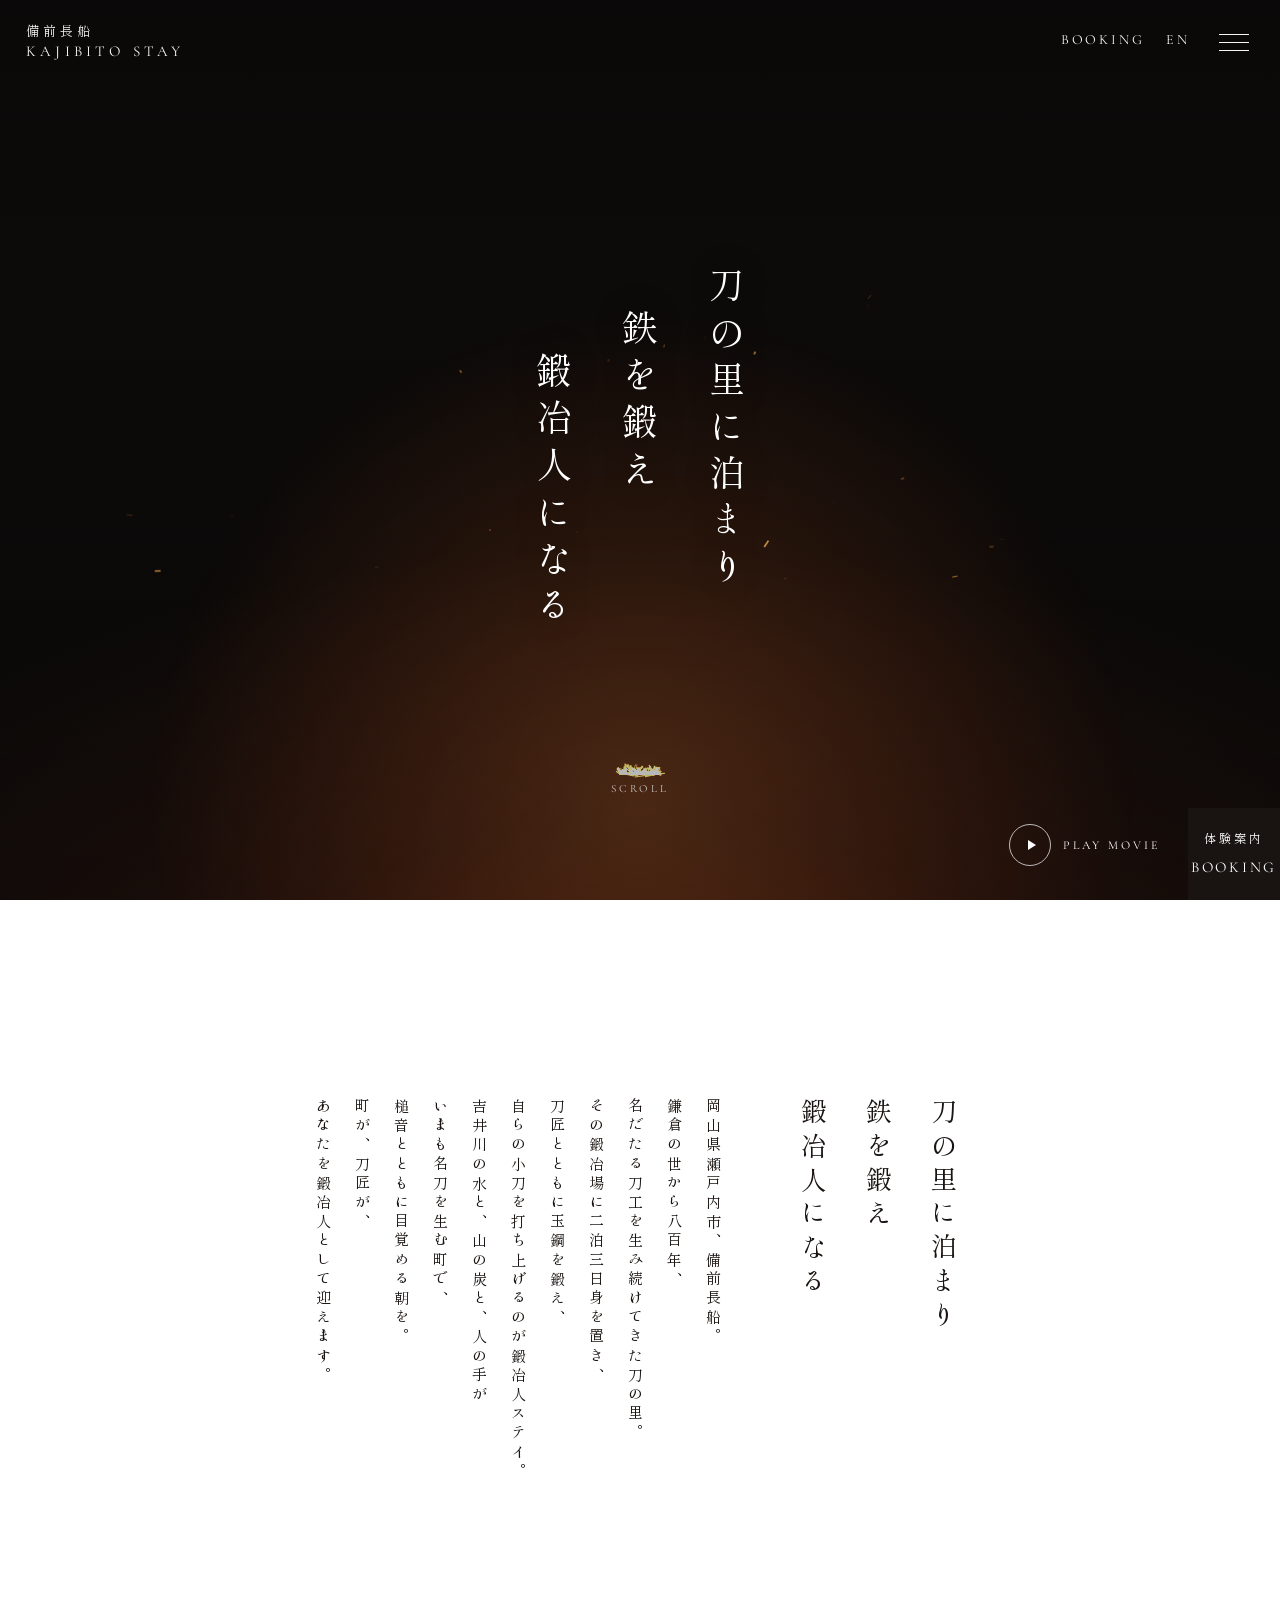
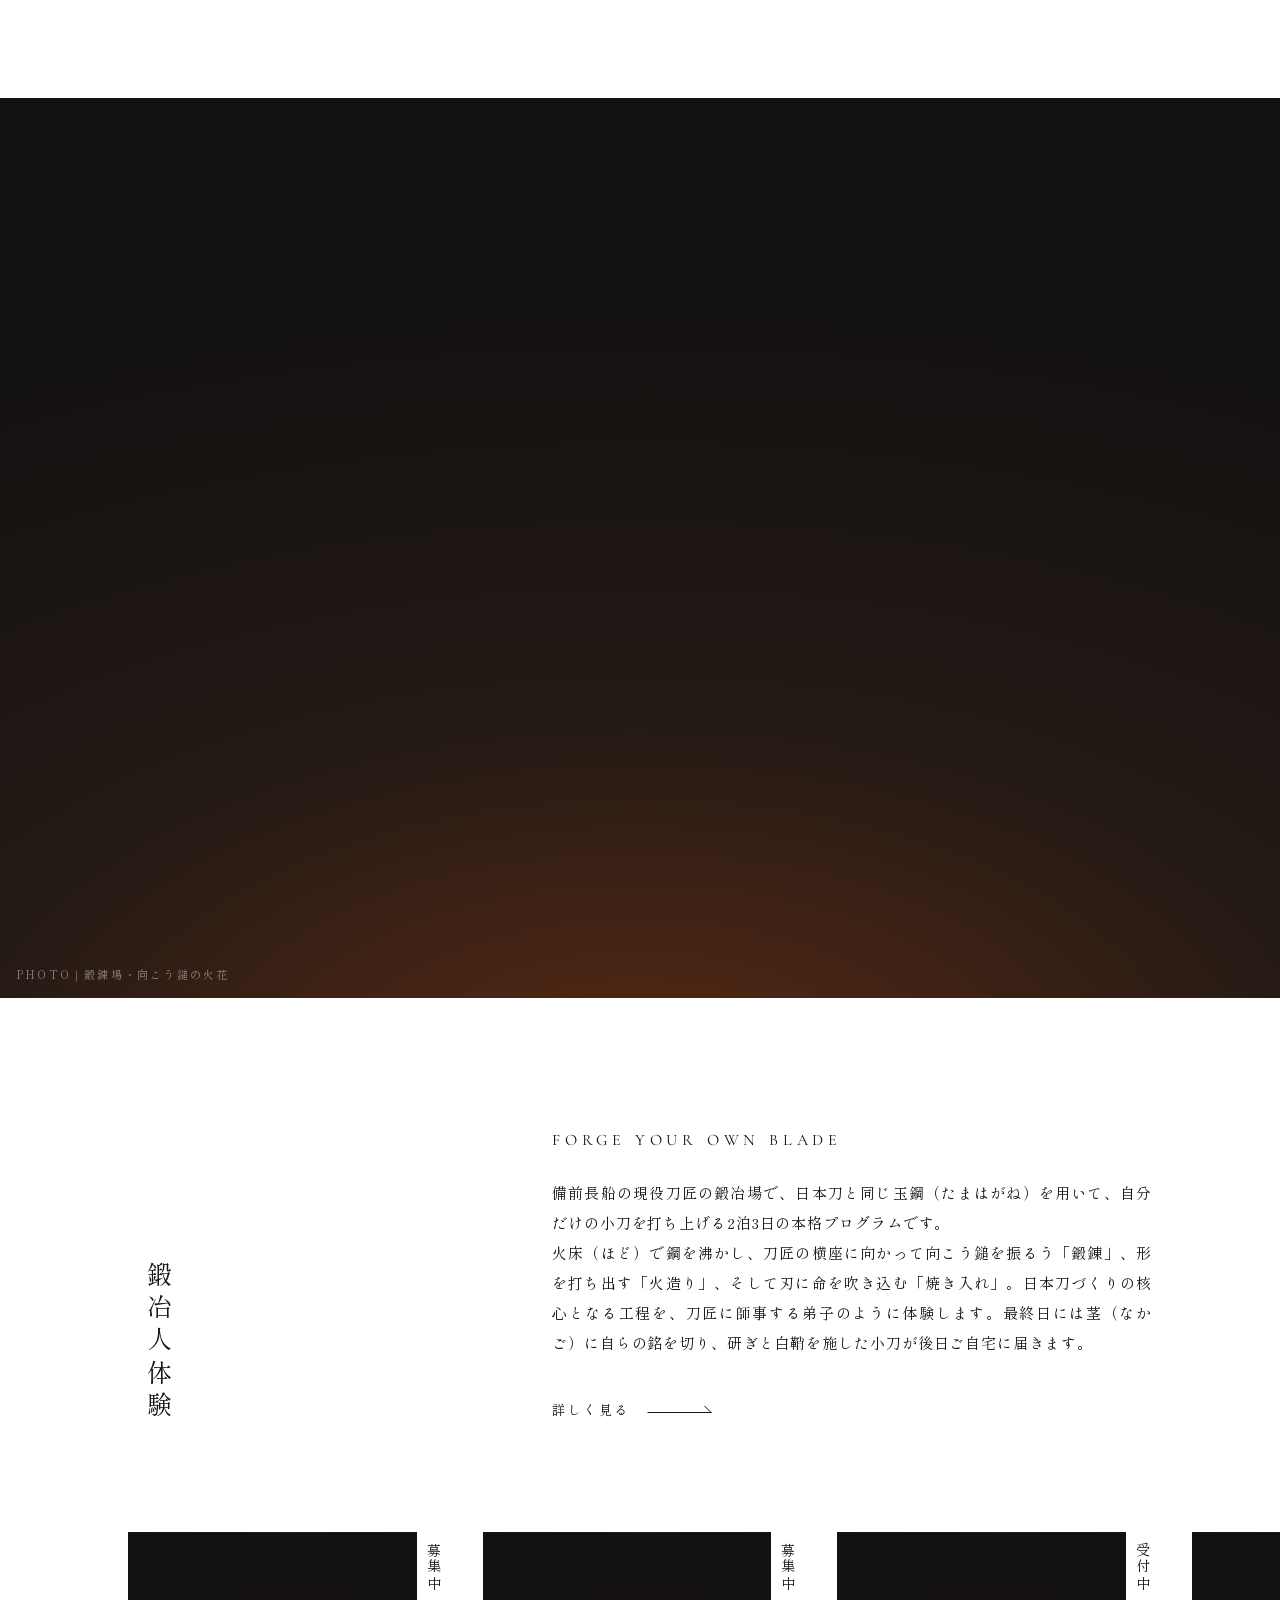
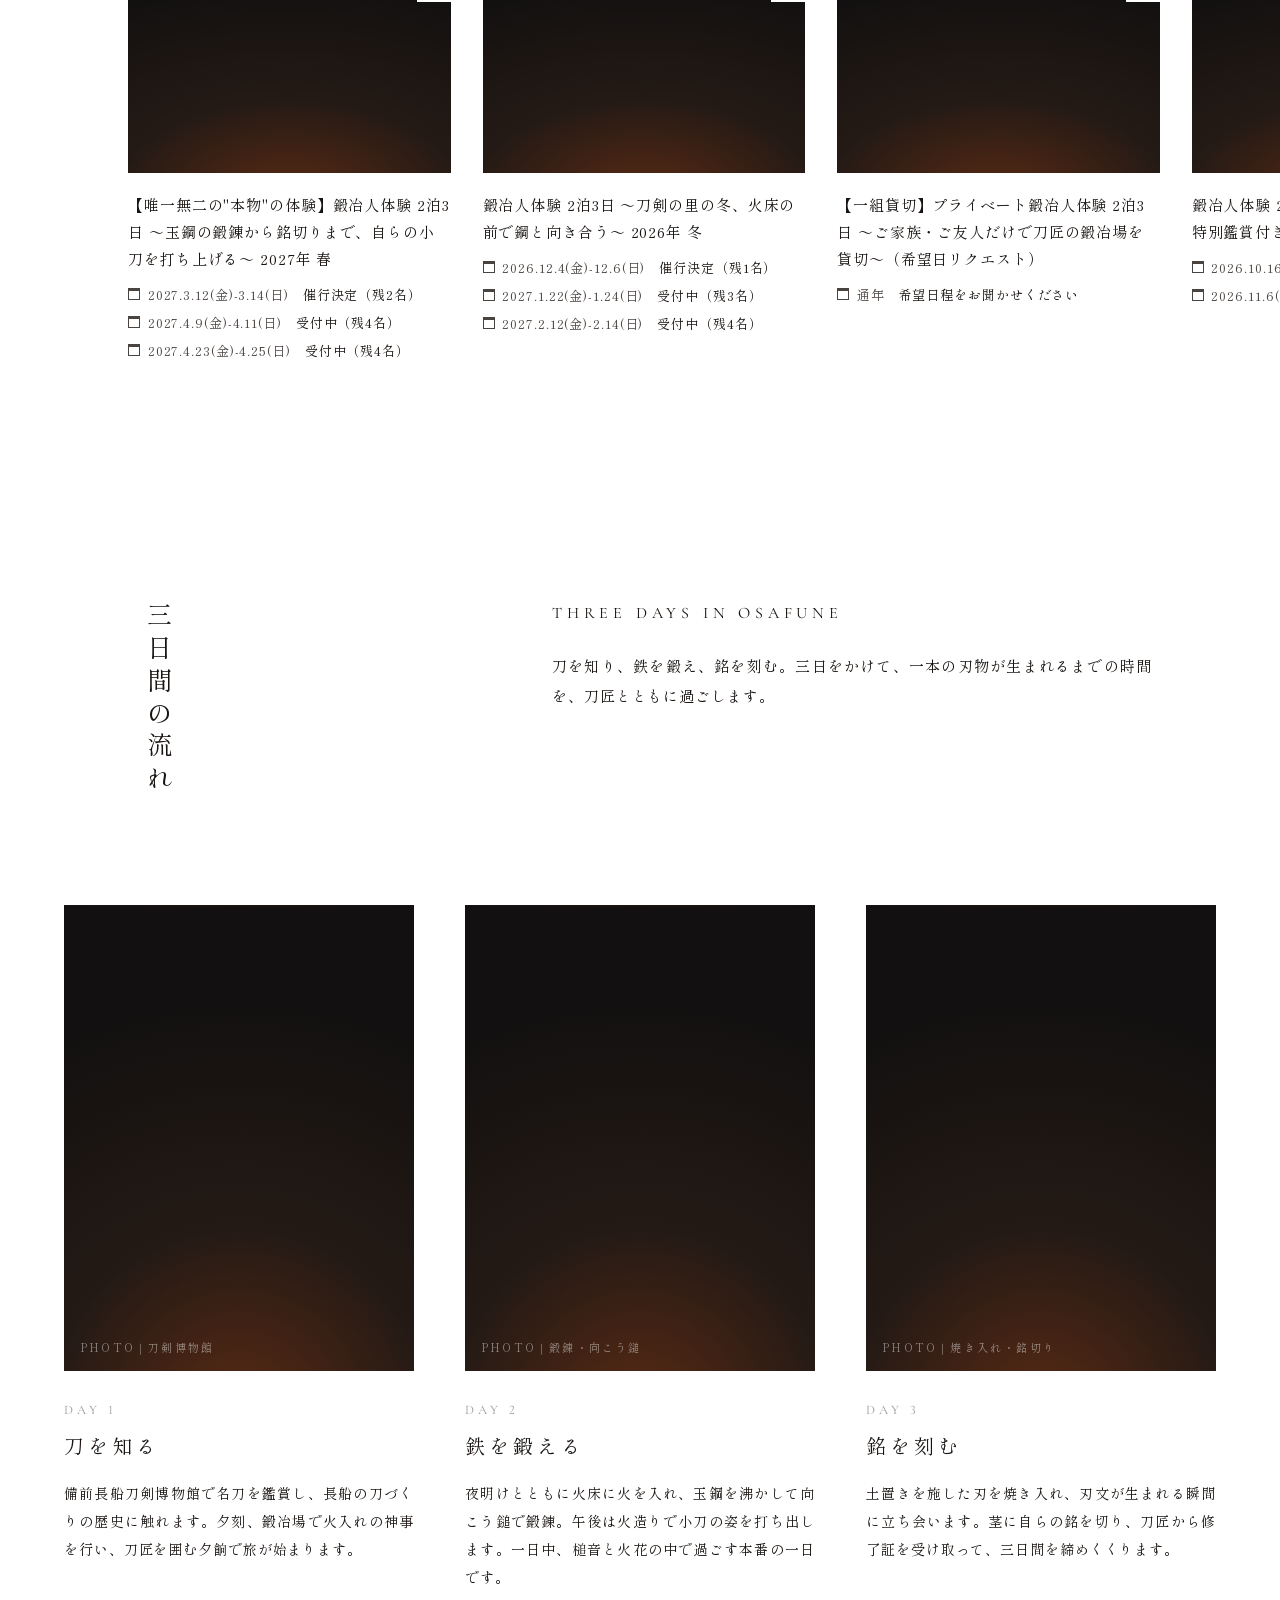
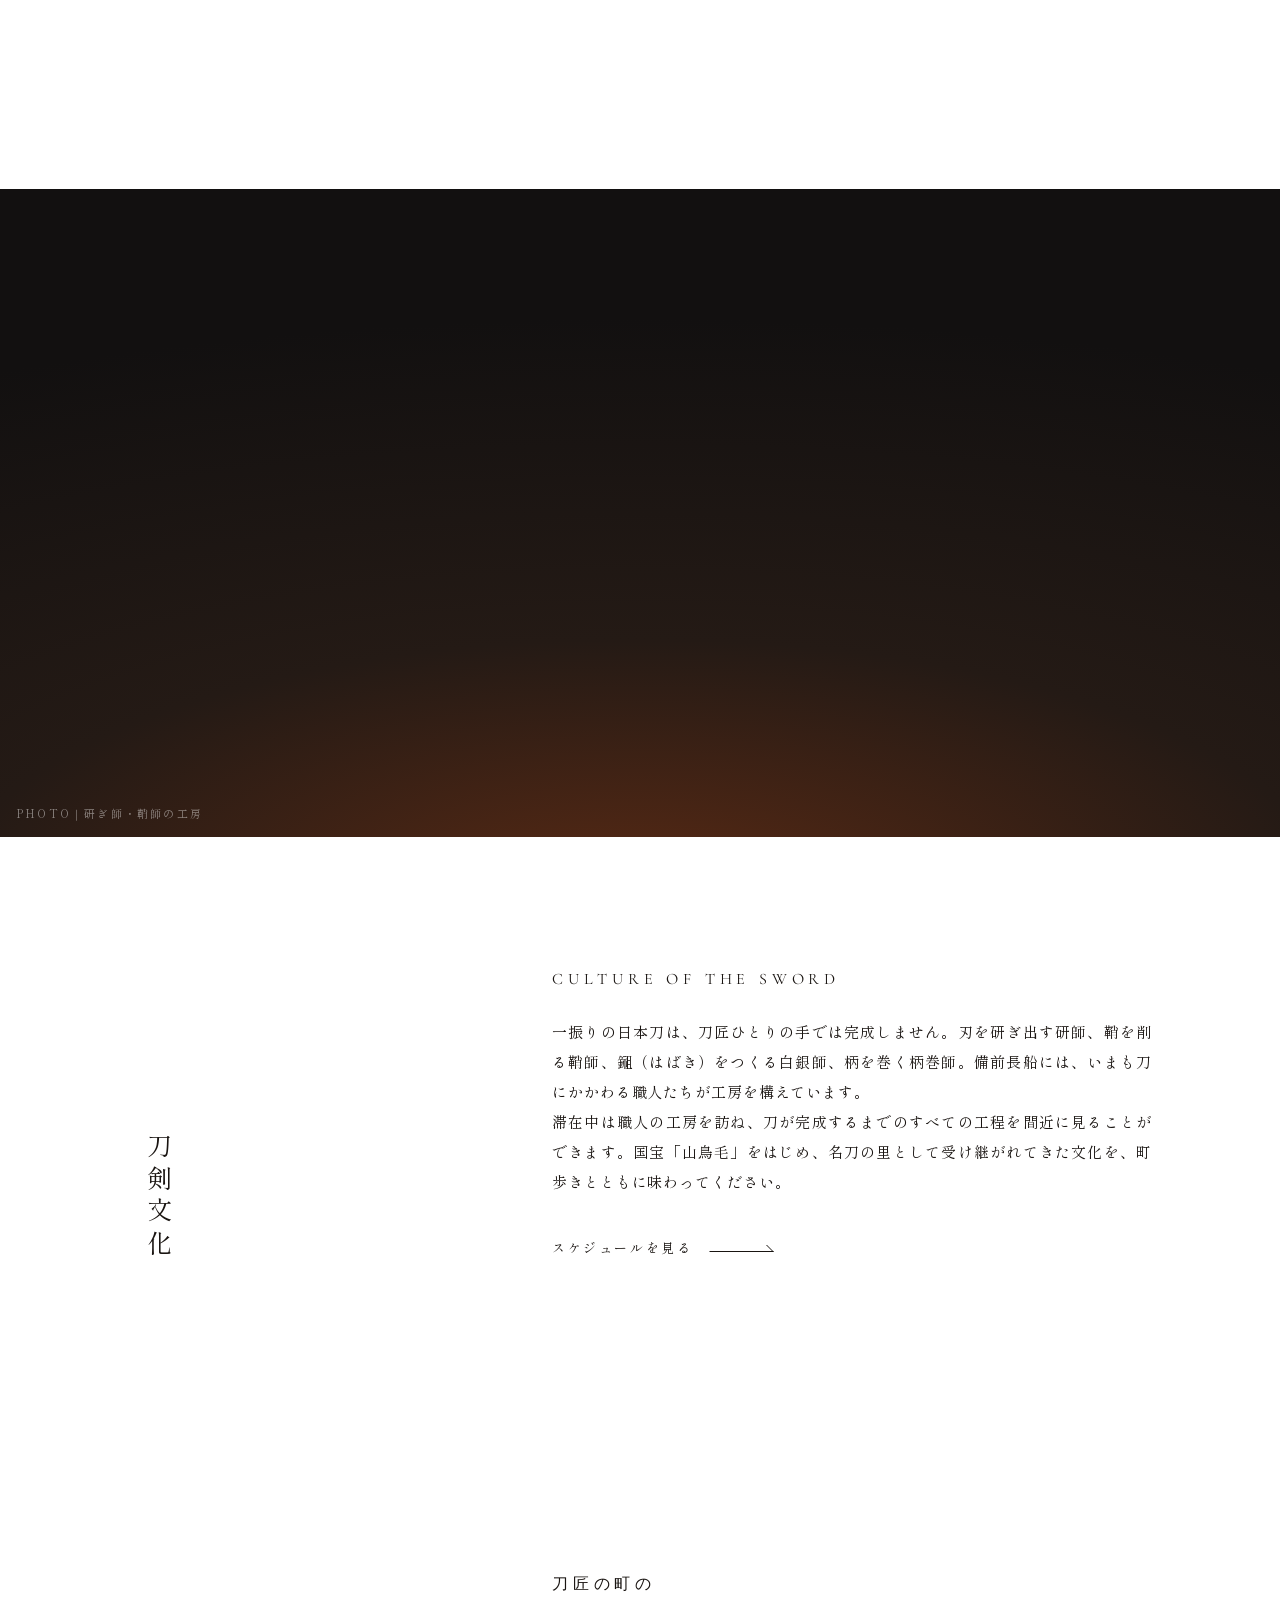
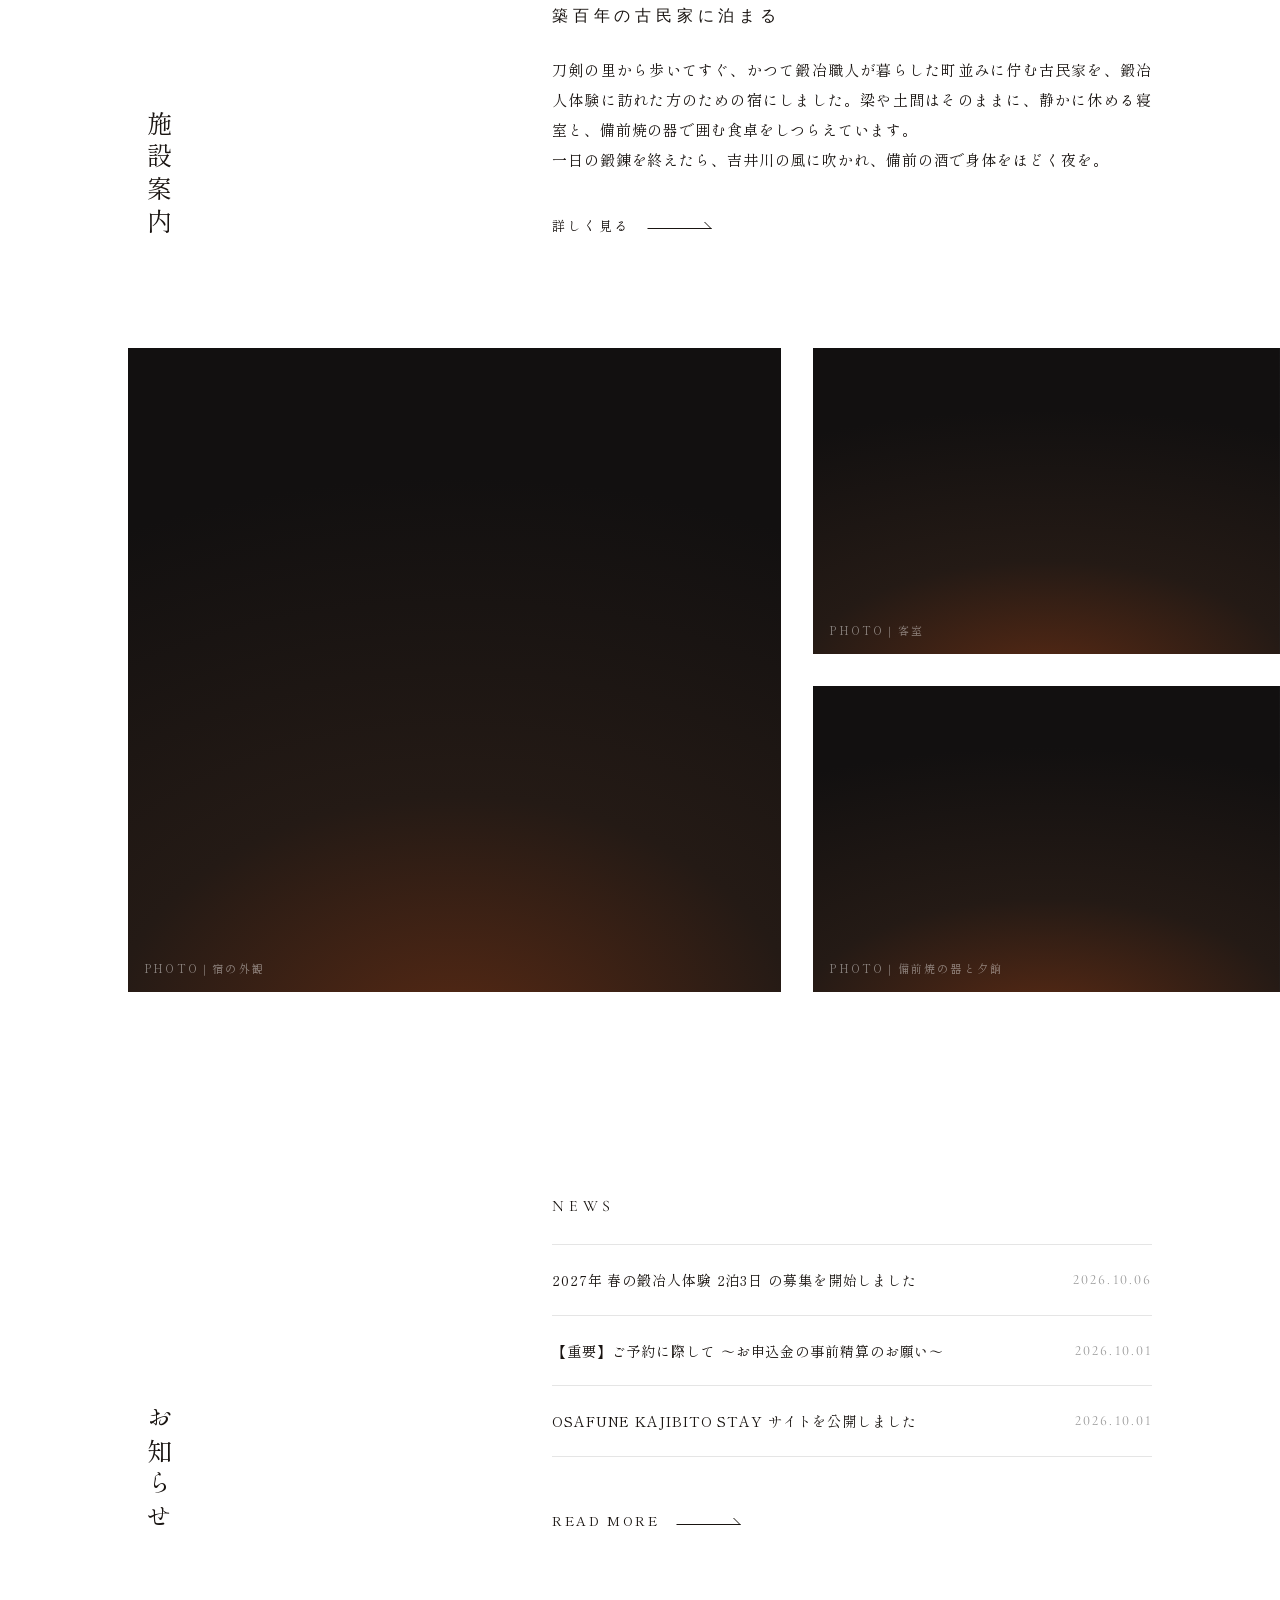
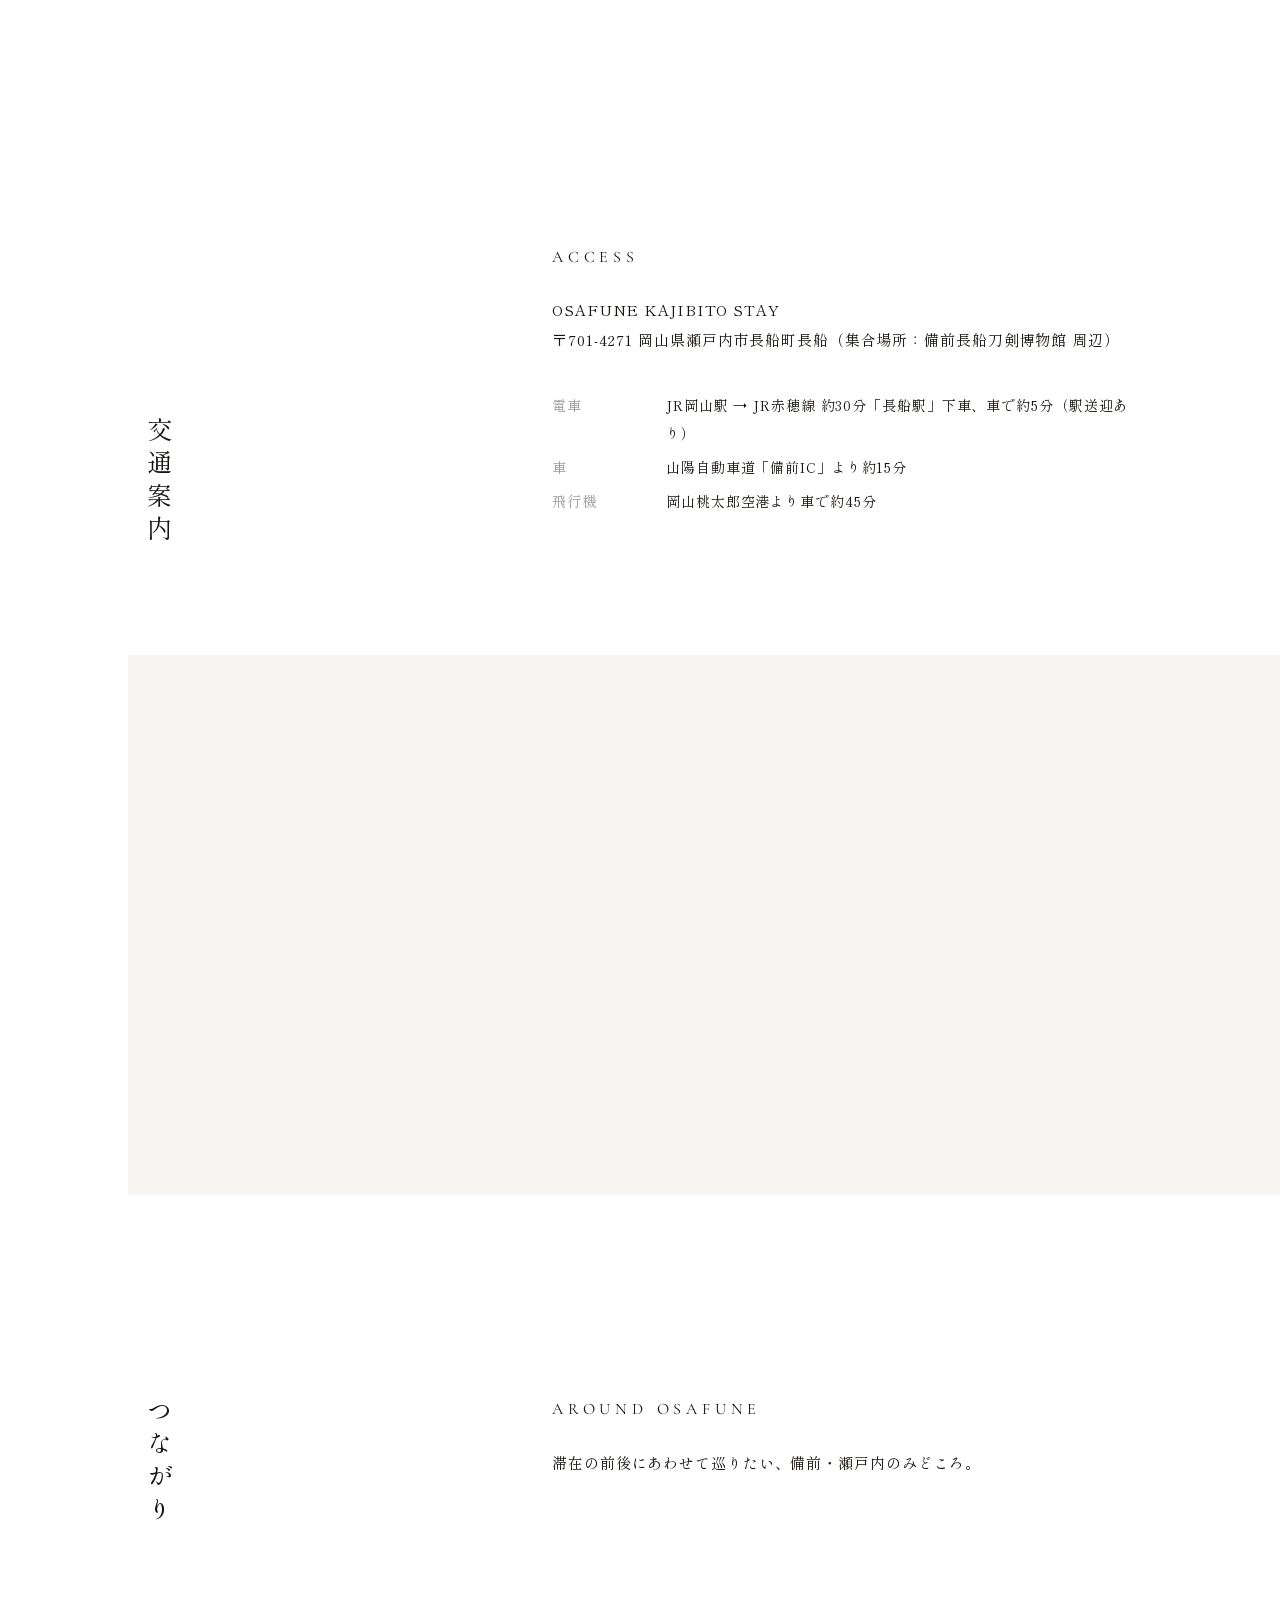
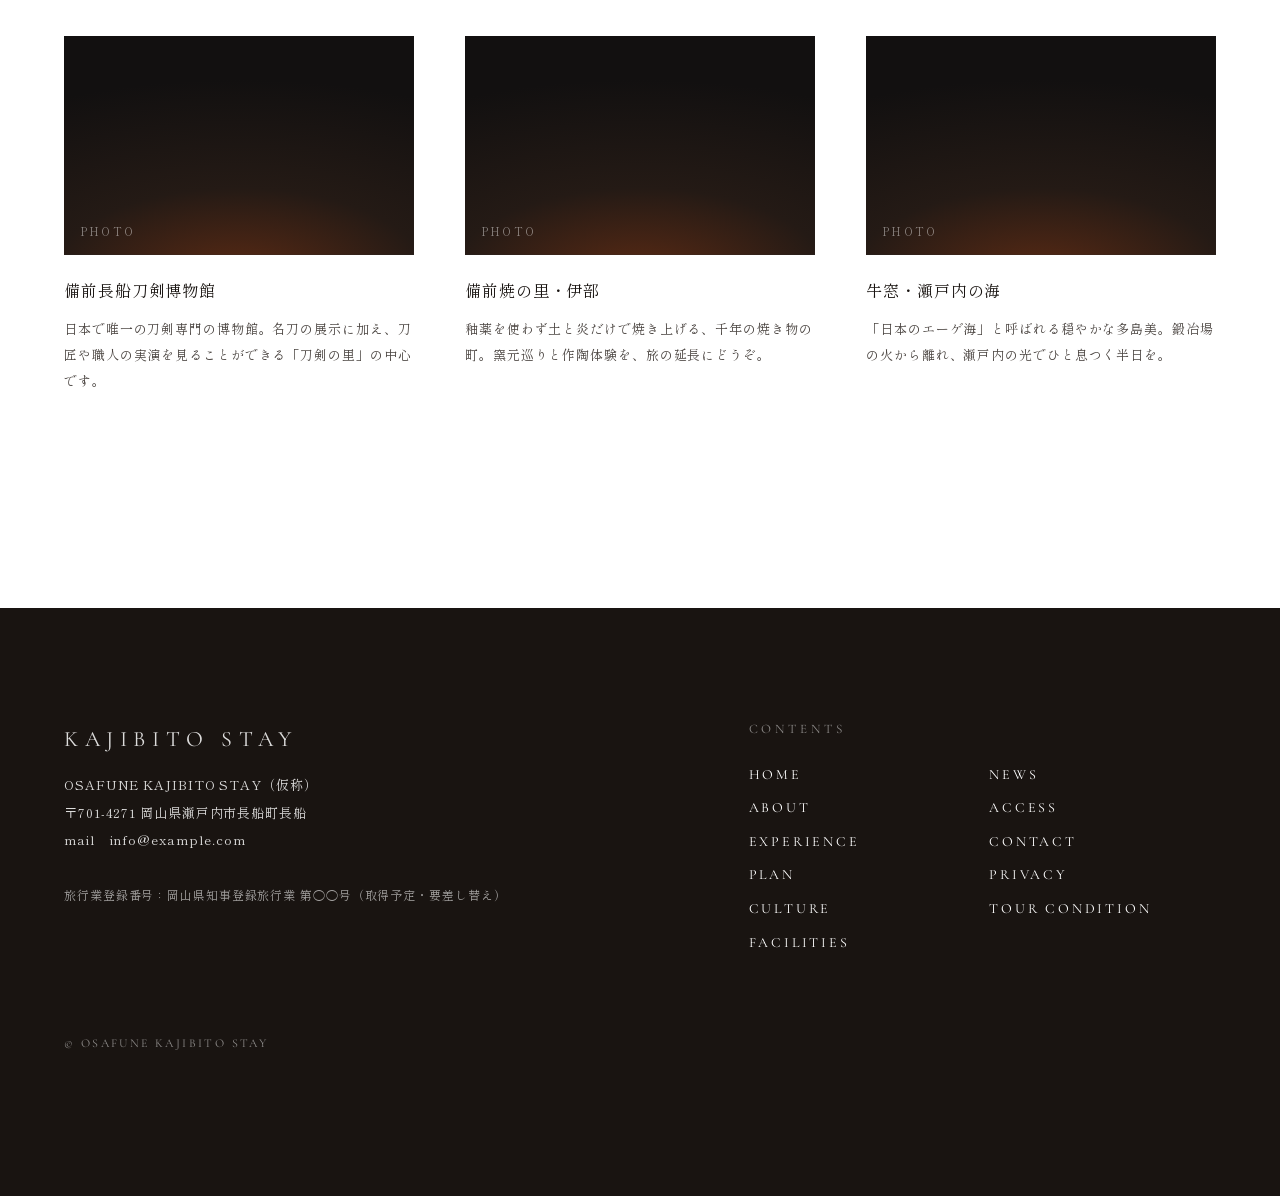
==== commit 605a5acd: "検索エンジンに載らないよう noindex と robots.txt を追加 Co-Authored-By: Claude Opus 5.5 <noreply@anthropic.com>" ====
--- a/index.html
+++ b/index.html
@@ -3,6 +3,7 @@
 <head>
 <meta charset="utf-8">
 <meta name="viewport" content="width=device-width, initial-scale=1">
+<meta name="robots" content="noindex, nofollow">
 <title>OSAFUNE KAJIBITO STAY | 刀の里に泊まり 鉄を鍛え 鍛冶人になる</title>
 <meta name="description" content="岡山県瀬戸内市・備前長船。八百年続く刀の里に滞在し、刀匠の鍛冶場で玉鋼を鍛え、自らの小刀を仕上げる2泊3日の鍛冶人体験。">
 <link rel="preconnect" href="https://fonts.googleapis.com">
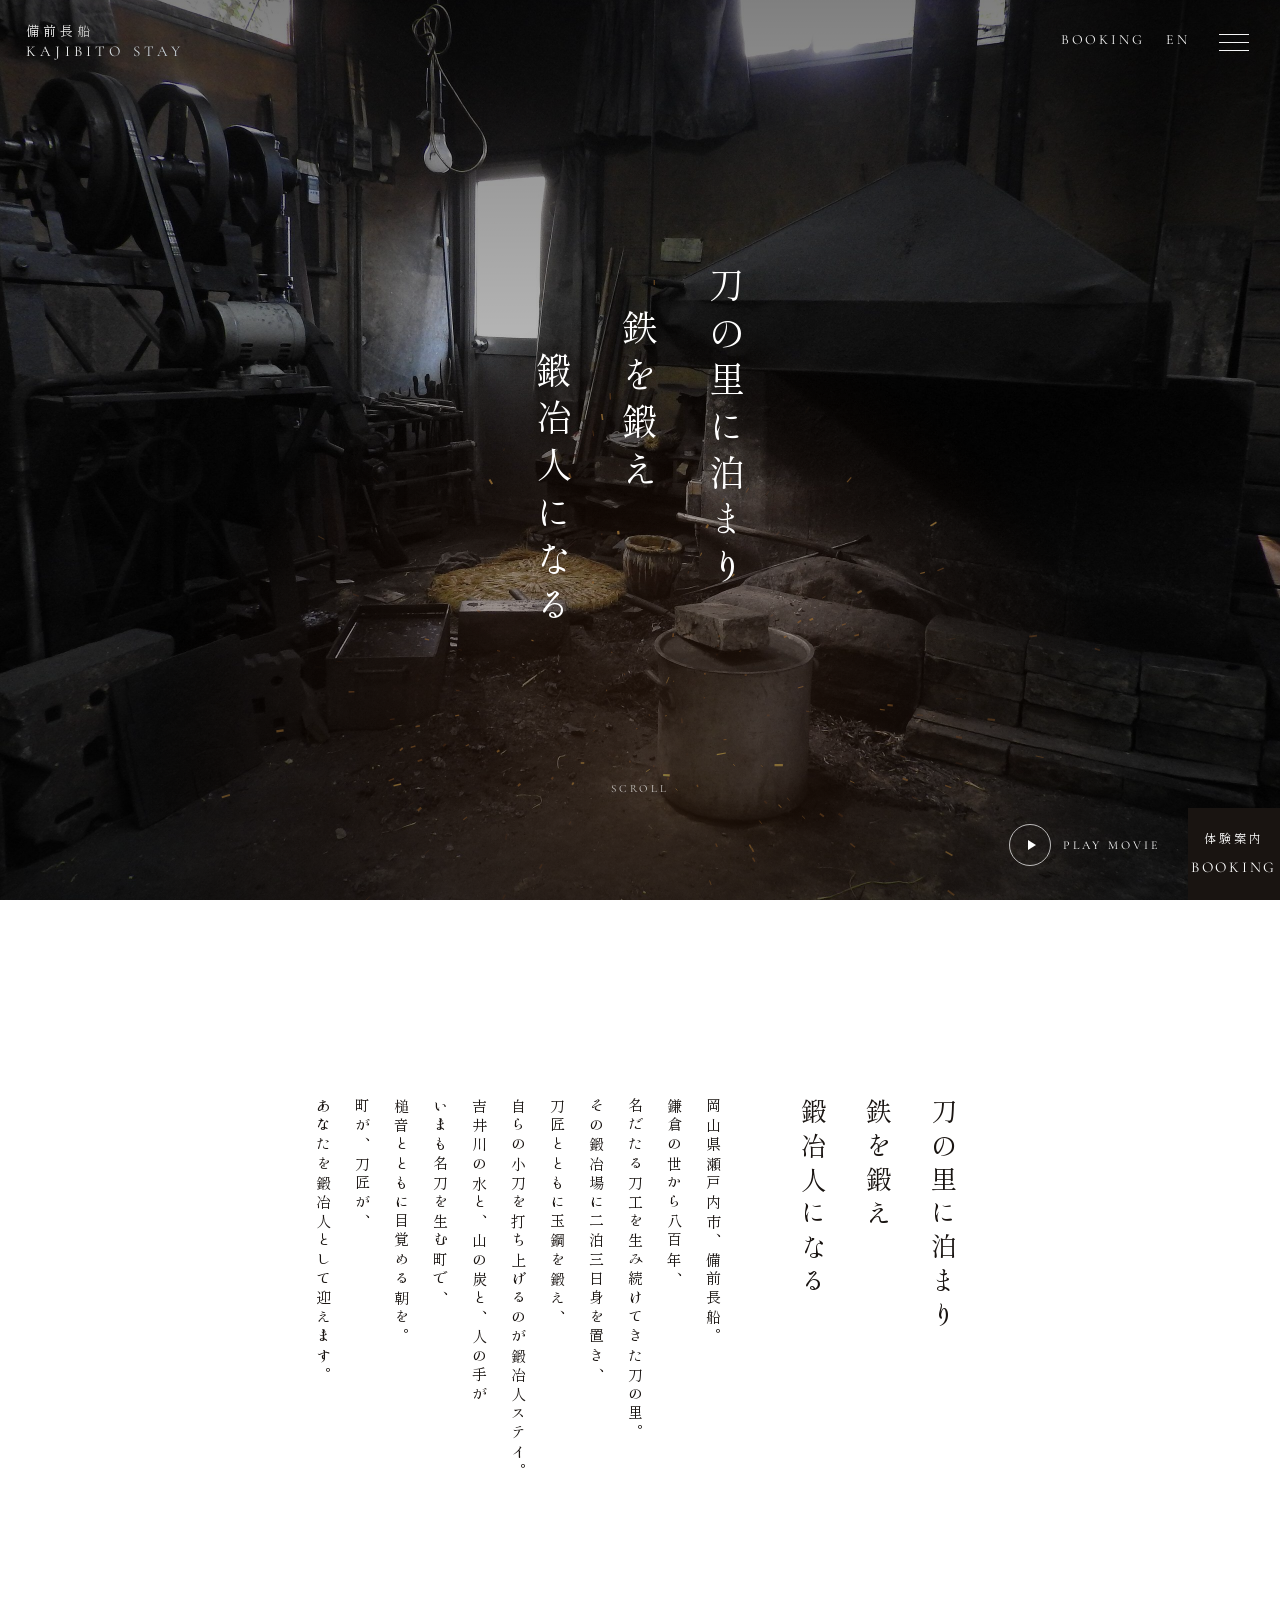
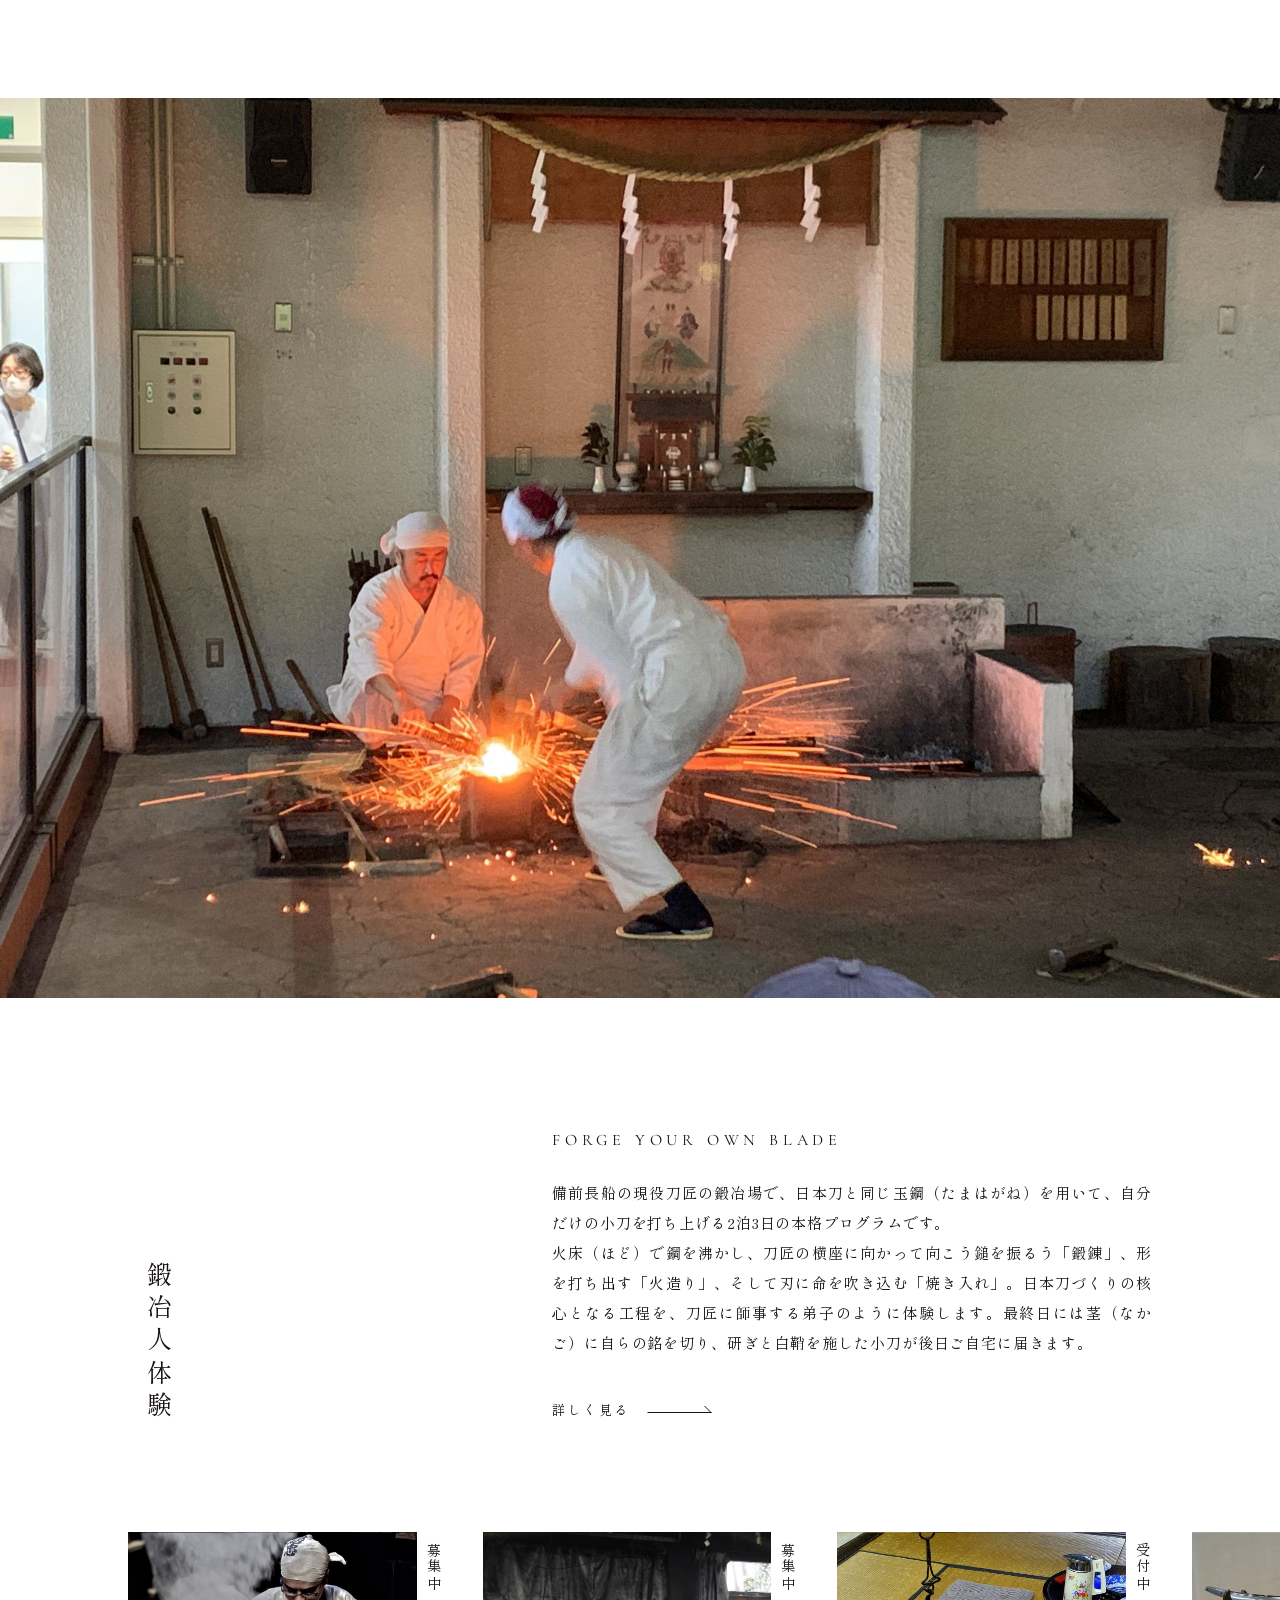
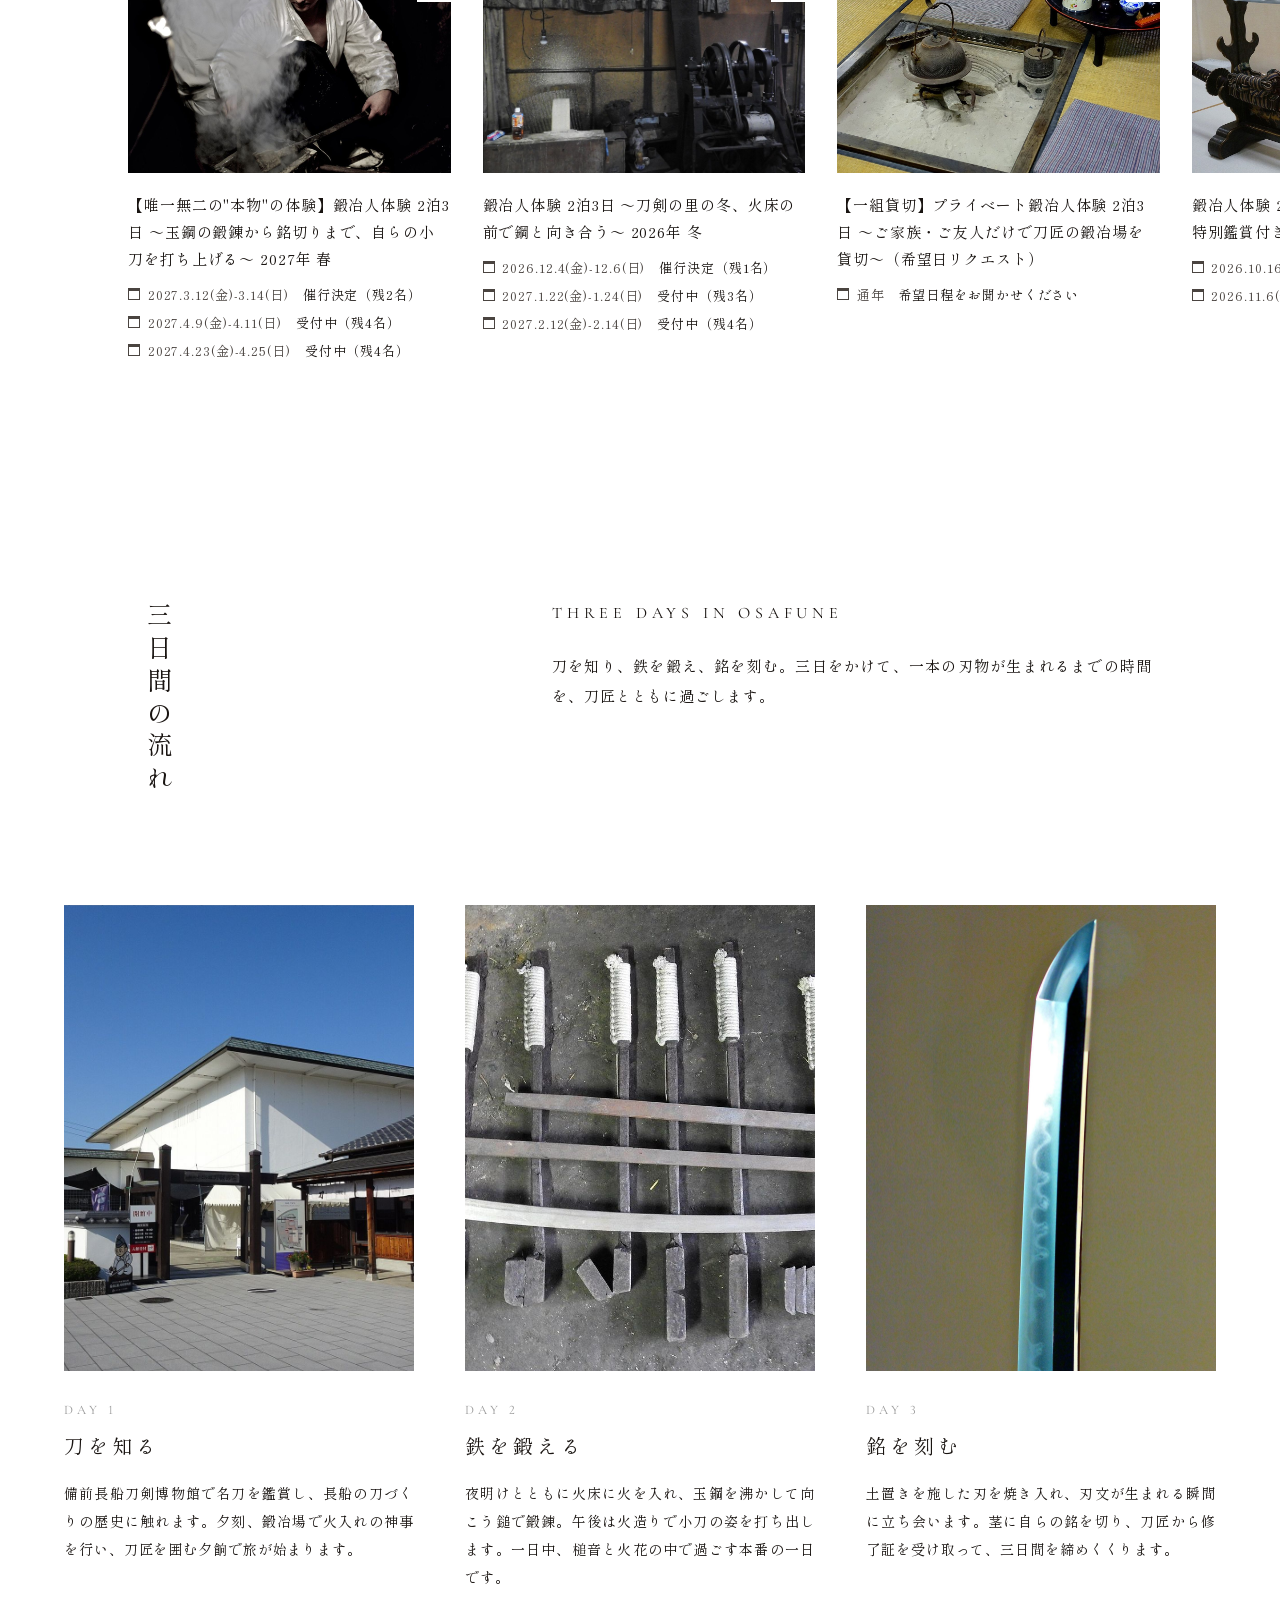
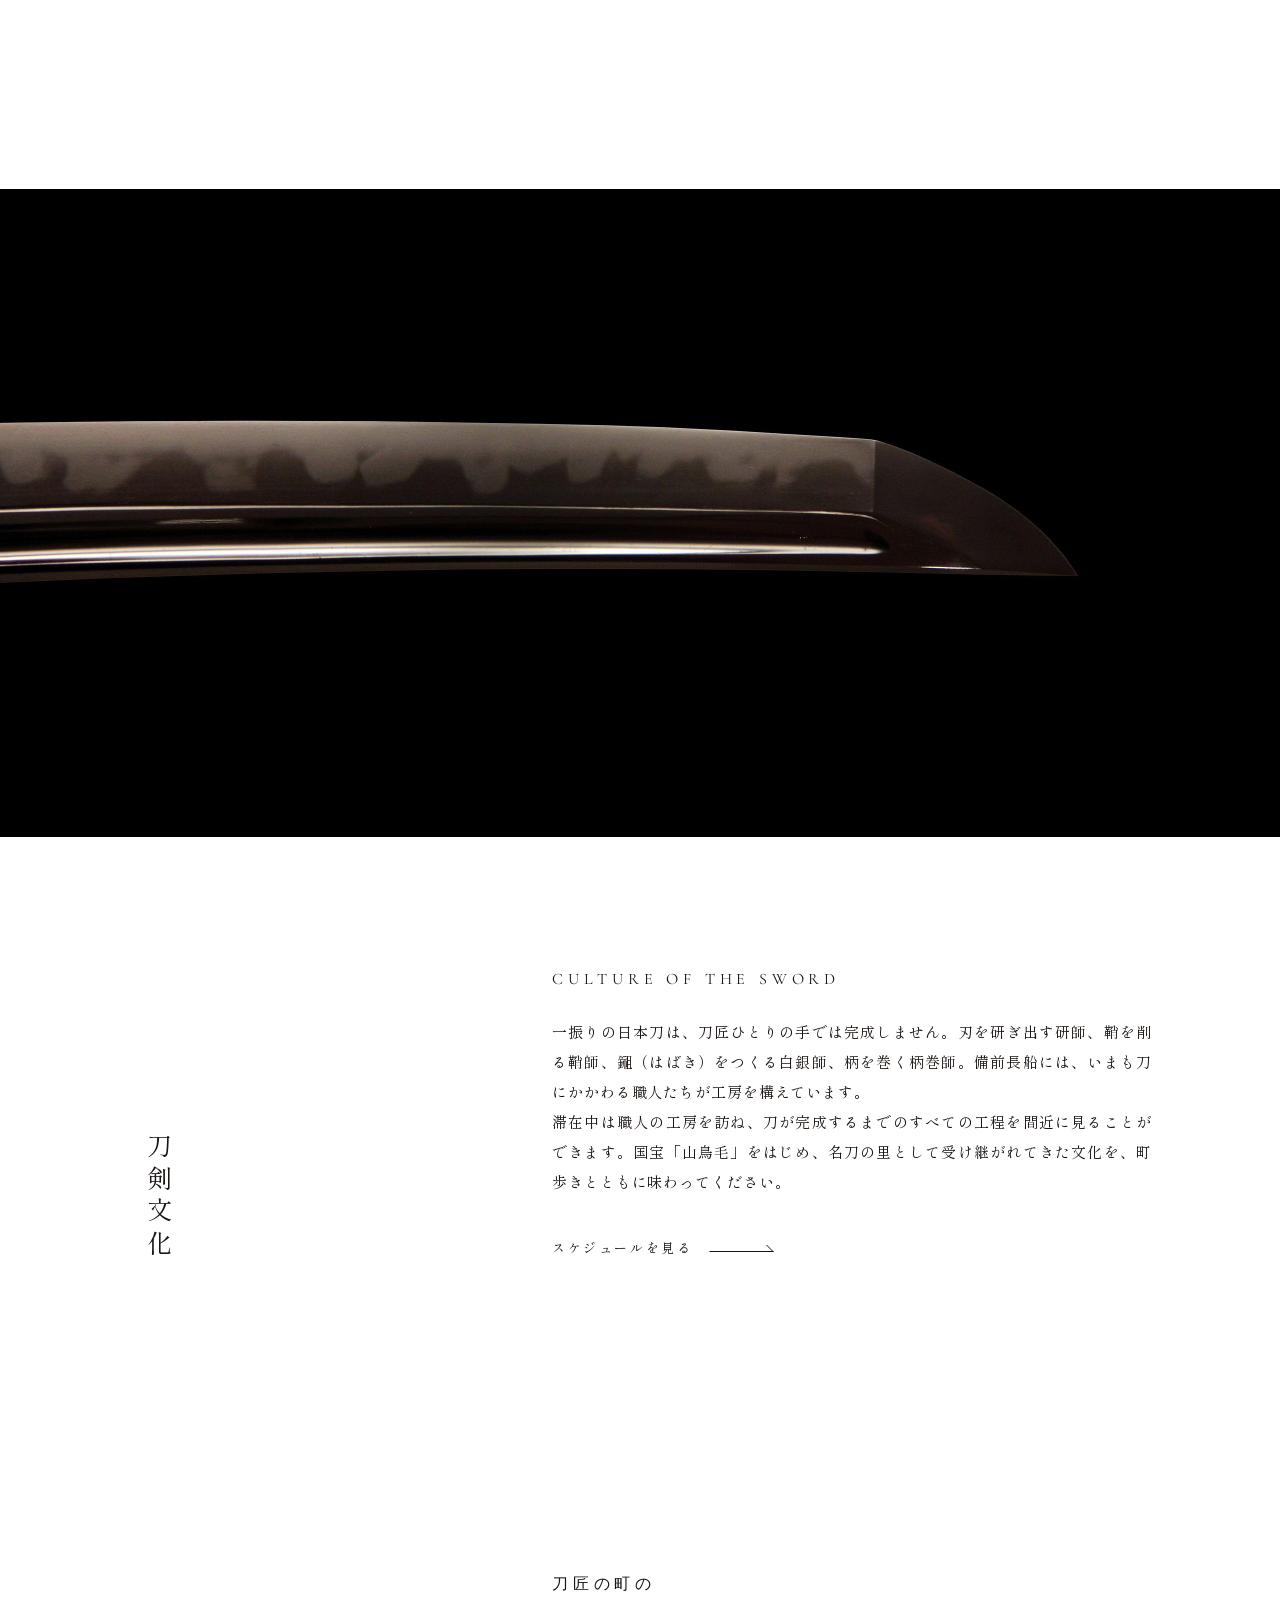
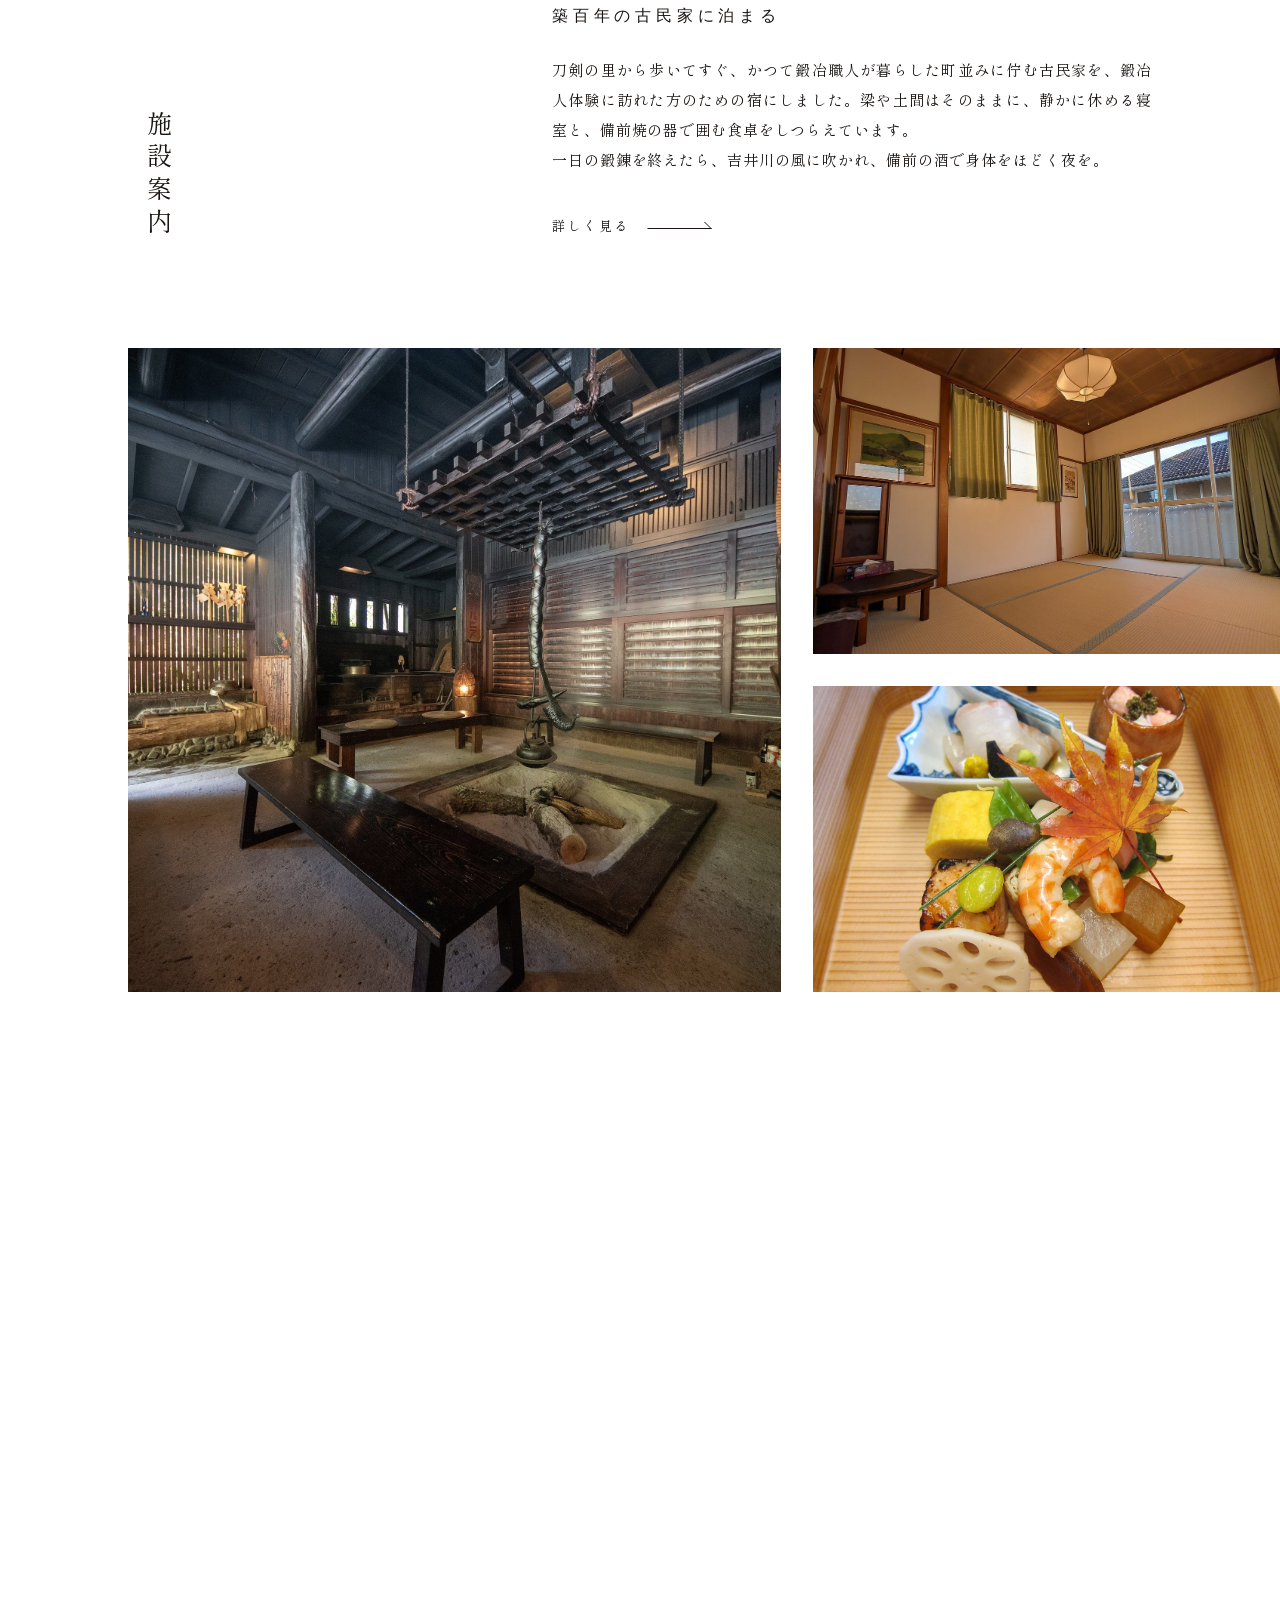
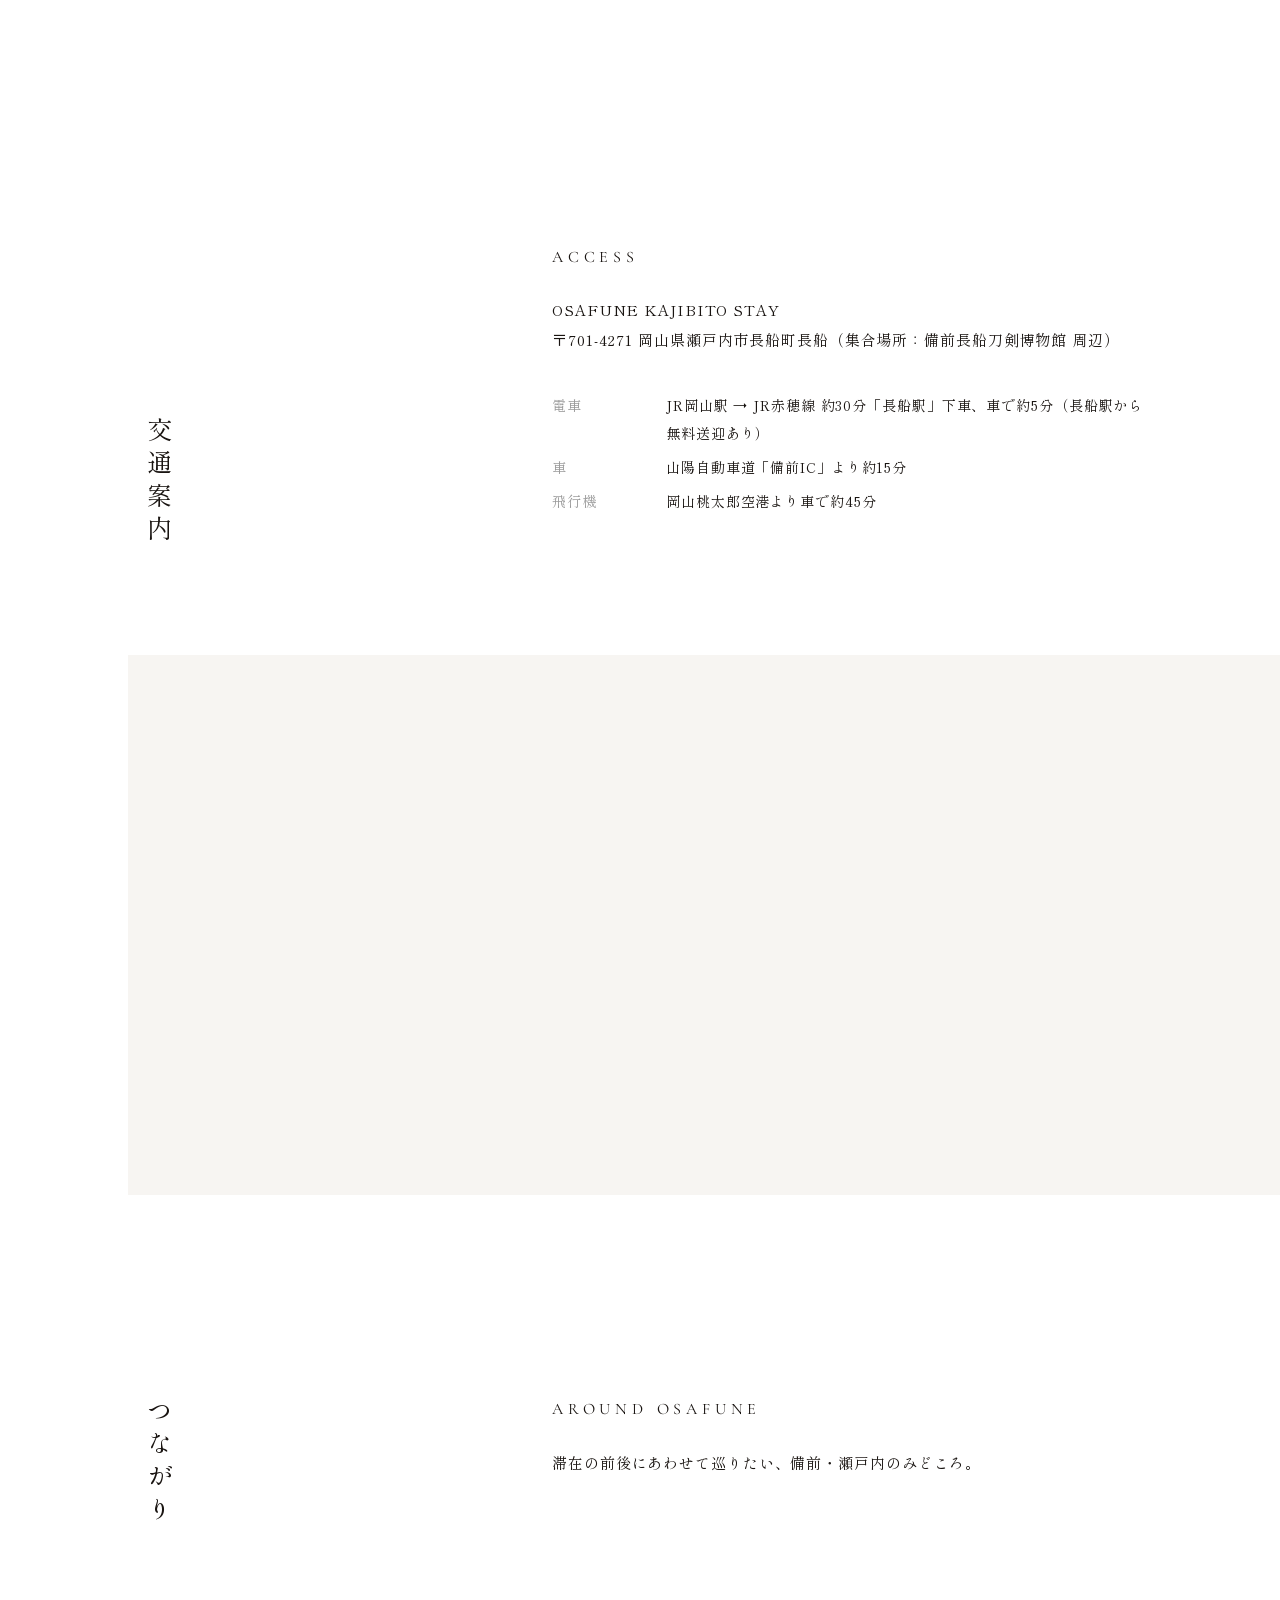
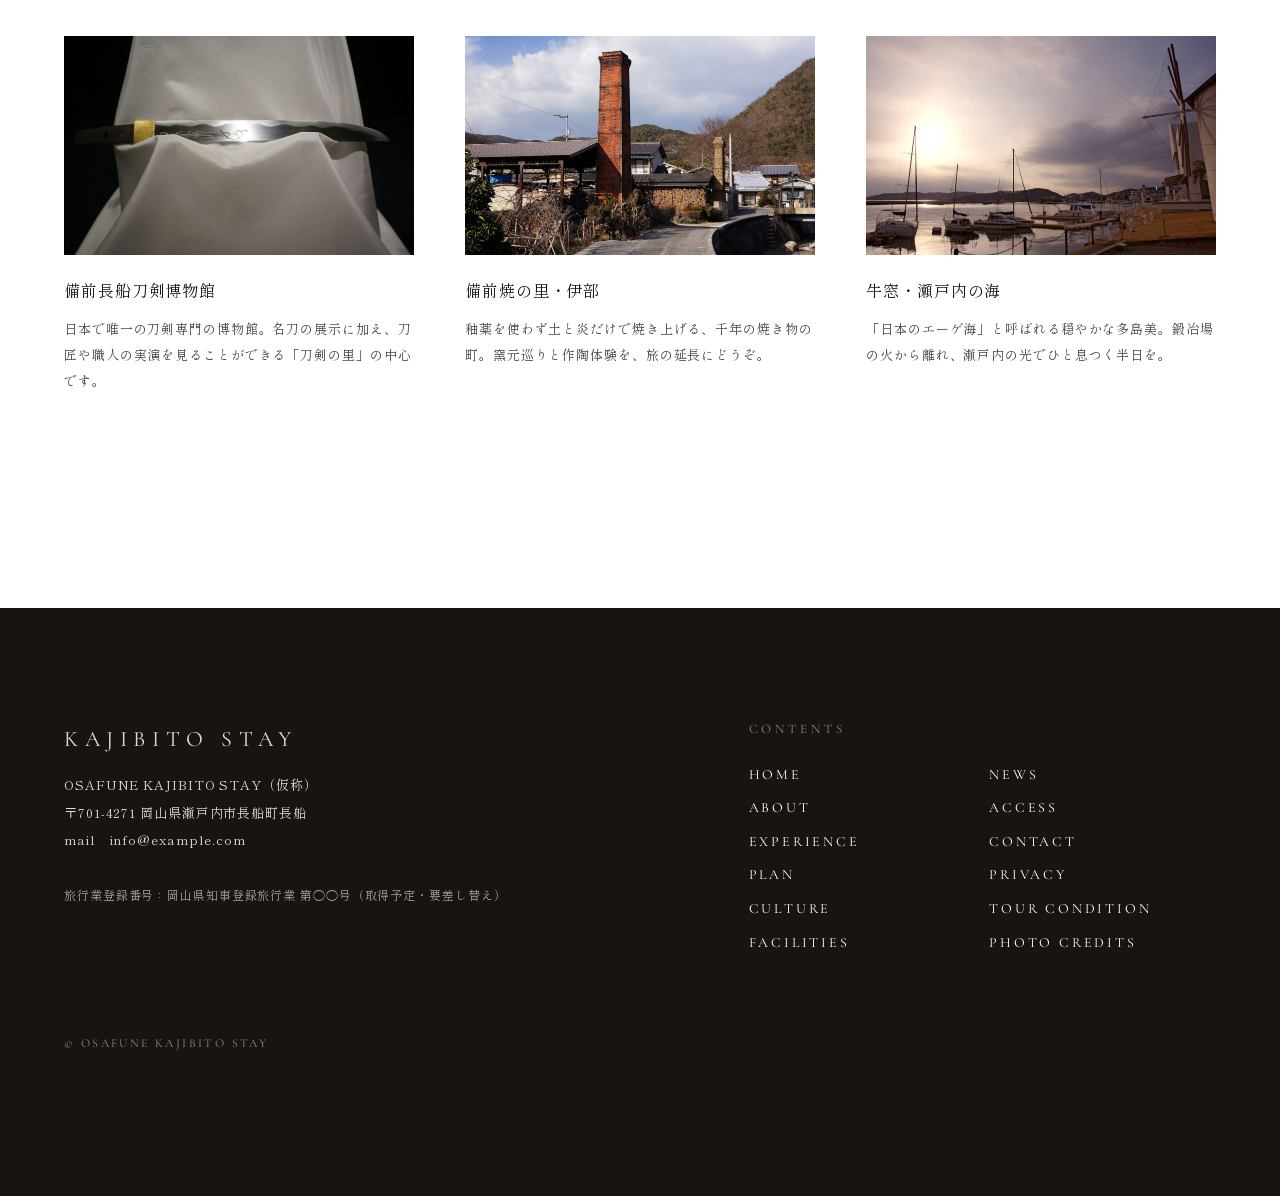
==== commit fb0bb8e0: "写真を挿入（CCライセンス写真＋クレジットページ）、送迎表記を「無料送迎」に変更 Co-Authored-By: Claude Opus 5.5 <noreply@anthropic.com>" ====
--- a/index.html
+++ b/index.html
@@ -246,7 +246,7 @@
         <h3 class="sub-en">ACCESS</h3>
         <p>OSAFUNE KAJIBITO STAY<br>〒701-4271 岡山県瀬戸内市長船町長船（集合場所：備前長船刀剣博物館 周辺）</p>
         <dl>
-          <dt>電車</dt><dd>JR岡山駅 → JR赤穂線 約30分「長船駅」下車、車で約5分（駅送迎あり）</dd>
+          <dt>電車</dt><dd>JR岡山駅 → JR赤穂線 約30分「長船駅」下車、車で約5分（長船駅から無料送迎あり）</dd>
           <dt>車</dt><dd>山陽自動車道「備前IC」より約15分</dd>
           <dt>飛行機</dt><dd>岡山桃太郎空港より車で約45分</dd>
         </dl>
@@ -307,6 +307,7 @@
         <li><a href="plan.html#entry">CONTACT</a></li>
         <li><a href="#">PRIVACY</a></li>
         <li><a href="#">TOUR CONDITION</a></li>
+        <li><a href="credits.html">PHOTO CREDITS</a></li>
       </ul>
     </div>
   </div>
--- a/css/style.css
+++ b/css/style.css
@@ -38,11 +38,11 @@
 .en { font-family: var(--en); letter-spacing: 0.14em; }
 body { font-variant-numeric: lining-nums; }
 
-/* ---------- 写真枠（images/ に同名ファイルを置くと自動で差し替わる） ---------- */
+/* ---------- 写真枠（style="--img:url(images/xx.jpg)" の画像を main.js が読み込んで背景に設定。無い場合はこのグラデーション） ---------- */
 .photo {
   position: relative;
   background-color: var(--steel);
-  background-image: var(--img), radial-gradient(120% 90% at 50% 110%, #5a2a14 0%, #241a15 45%, #121010 100%);
+  background-image: radial-gradient(120% 90% at 50% 110%, #5a2a14 0%, #241a15 45%, #121010 100%);
   background-size: cover;
   background-position: center;
   overflow: hidden;
@@ -145,10 +145,10 @@
   background: radial-gradient(90% 70% at 50% 120%, #6b2a10 0%, #2a1610 40%, #0d0b0a 85%);
 }
 .hero .photo, .hero video { position: absolute; inset: 0; width: 100%; height: 100%; object-fit: cover; }
-.hero .photo { background-color: transparent; background-image: var(--img); }
+.hero .photo { background-color: transparent; background-image: none; }
 .hero .photo::after { display: none; }
 #sparks { position: absolute; inset: 0; width: 100%; height: 100%; }
-.hero-veil { position: absolute; inset: 0; background: linear-gradient(180deg, rgba(0,0,0,.25), rgba(0,0,0,0) 30%, rgba(0,0,0,.35)); }
+.hero-veil { position: absolute; inset: 0; background: linear-gradient(180deg, rgba(0,0,0,.5), rgba(0,0,0,.28) 40%, rgba(0,0,0,.55)); }
 .hero-copy {
   position: absolute; top: 50%; left: 50%; transform: translate(-50%, -50%); z-index: 4;
   writing-mode: vertical-rl; color: #fff;
@@ -362,6 +362,13 @@
 }
 .btn:hover { background: #3a332e; color: #fff; }
 .form-msg { text-align: center; font-size: 13px; margin-top: 1.4rem; color: var(--ink-soft); min-height: 1.5em; }
+
+/* ---------- 写真クレジット ---------- */
+.credit-list { list-style: none; margin: 0; padding: 0; border-top: 1px solid var(--line); }
+.credit-list li { display: grid; grid-template-columns: 11em 1fr; gap: 1rem; padding: .9rem 0; border-bottom: 1px solid var(--line); font-size: 12px; line-height: 1.9; }
+.credit-list .c-where { color: var(--mute); }
+.credit-list a { text-decoration: underline; text-underline-offset: 2px; }
+@media (max-width: 767px) { .credit-list li { grid-template-columns: 1fr; gap: .2rem; } }
 
 /* ---------- フェードイン ---------- */
 .fade { opacity: 0; transform: translateY(24px); transition: opacity 1.4s ease, transform 1.4s ease; }
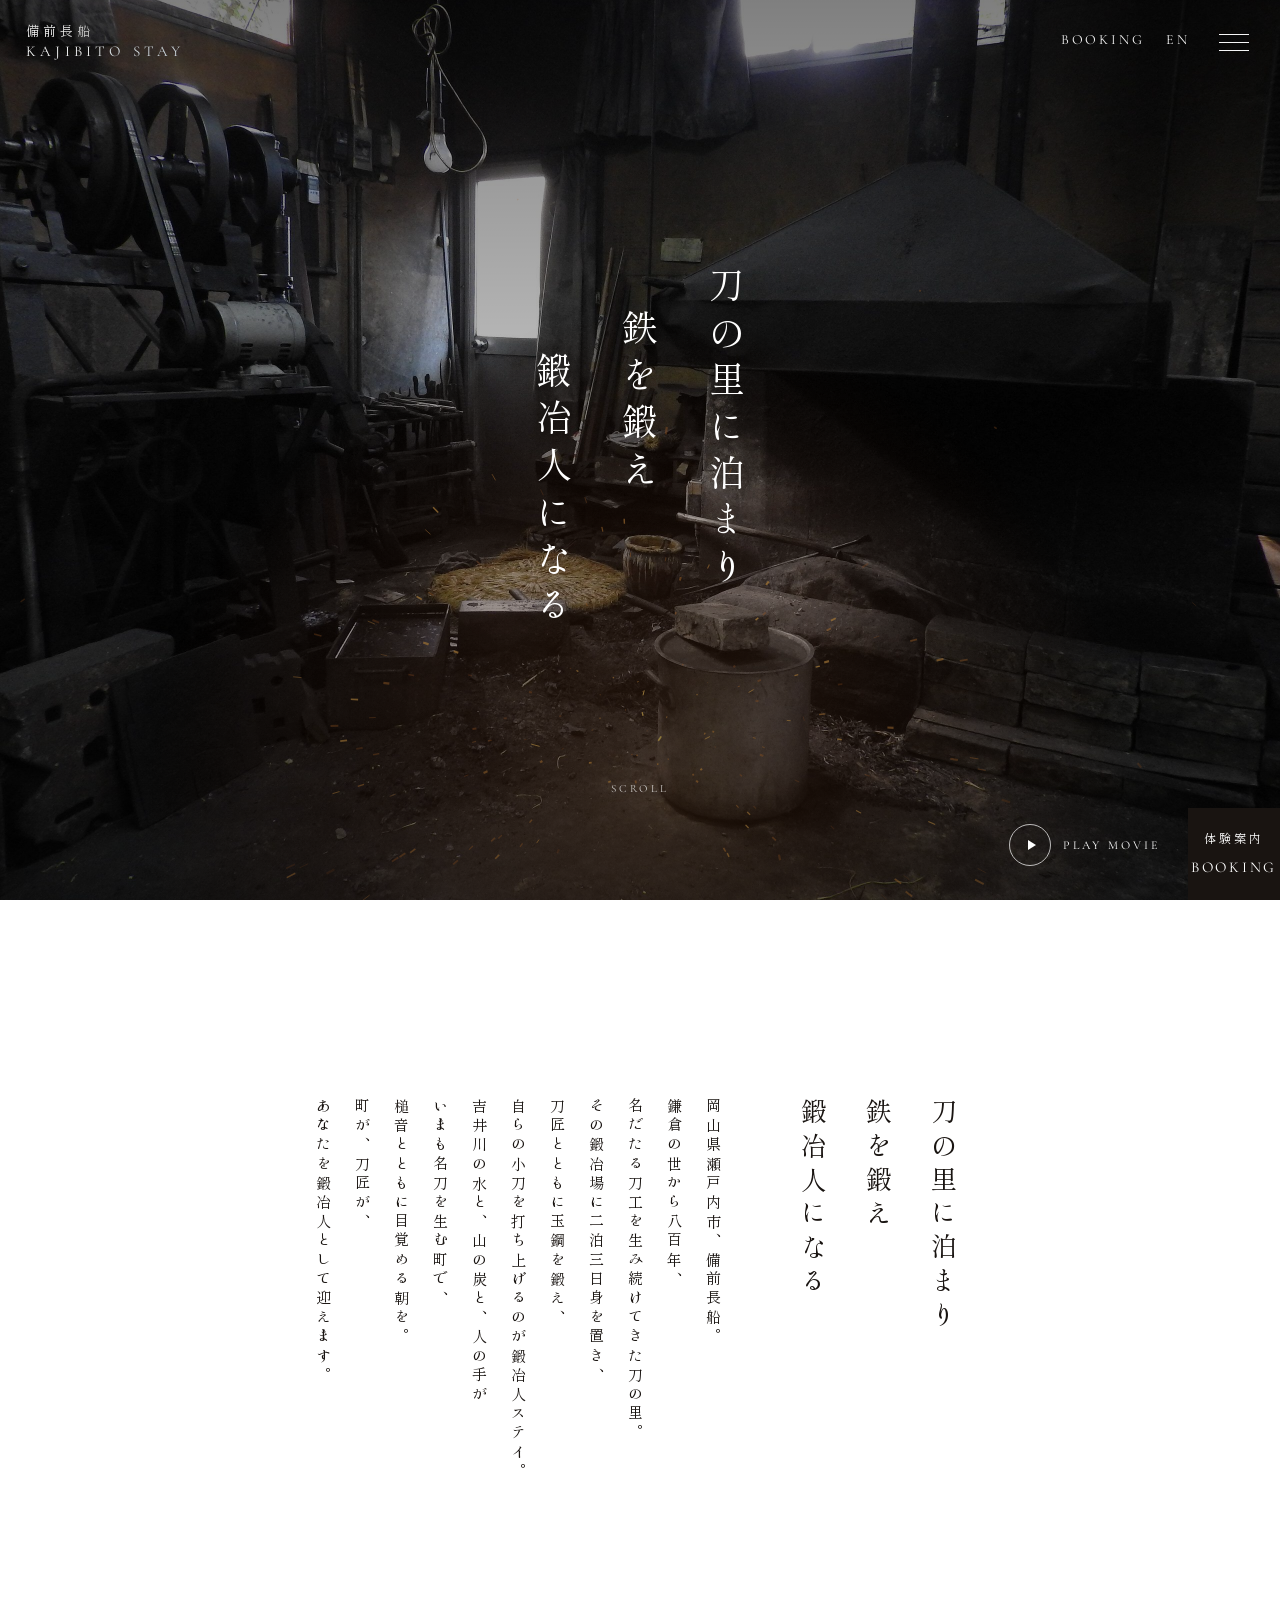
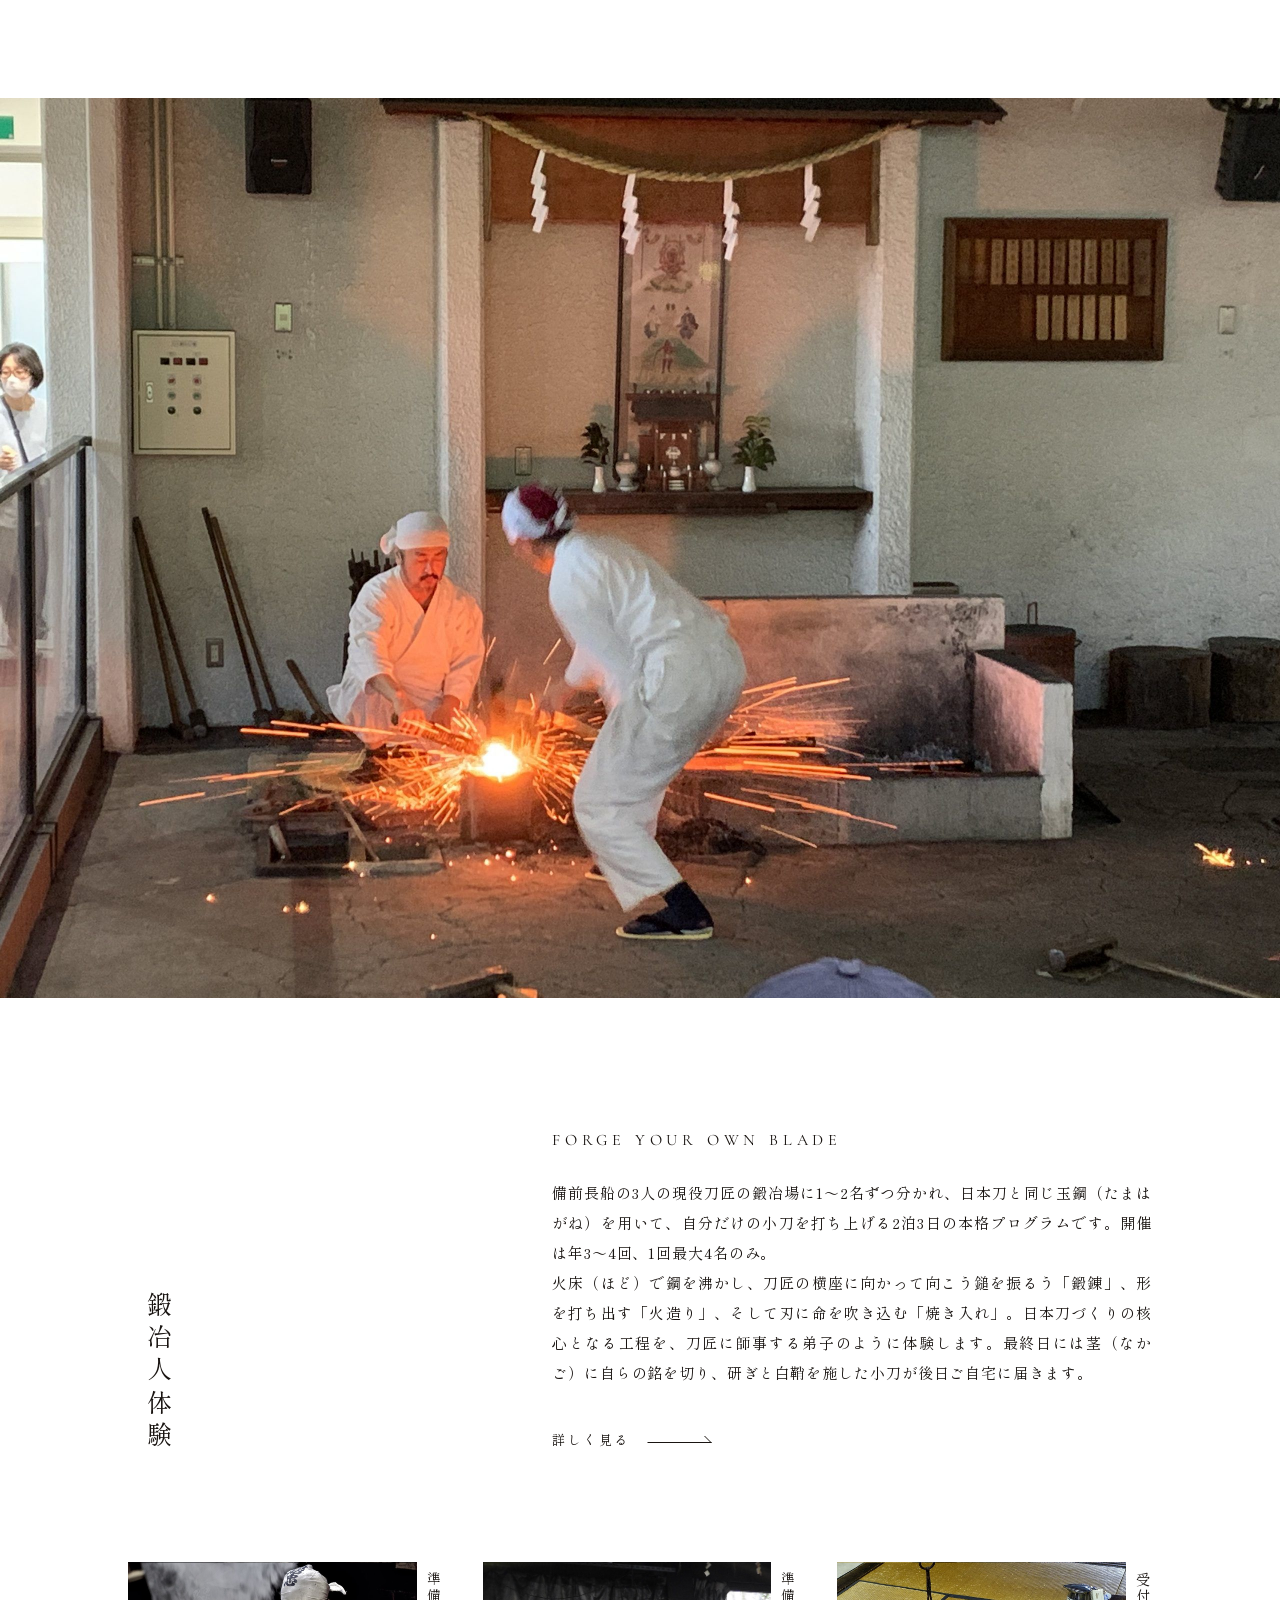
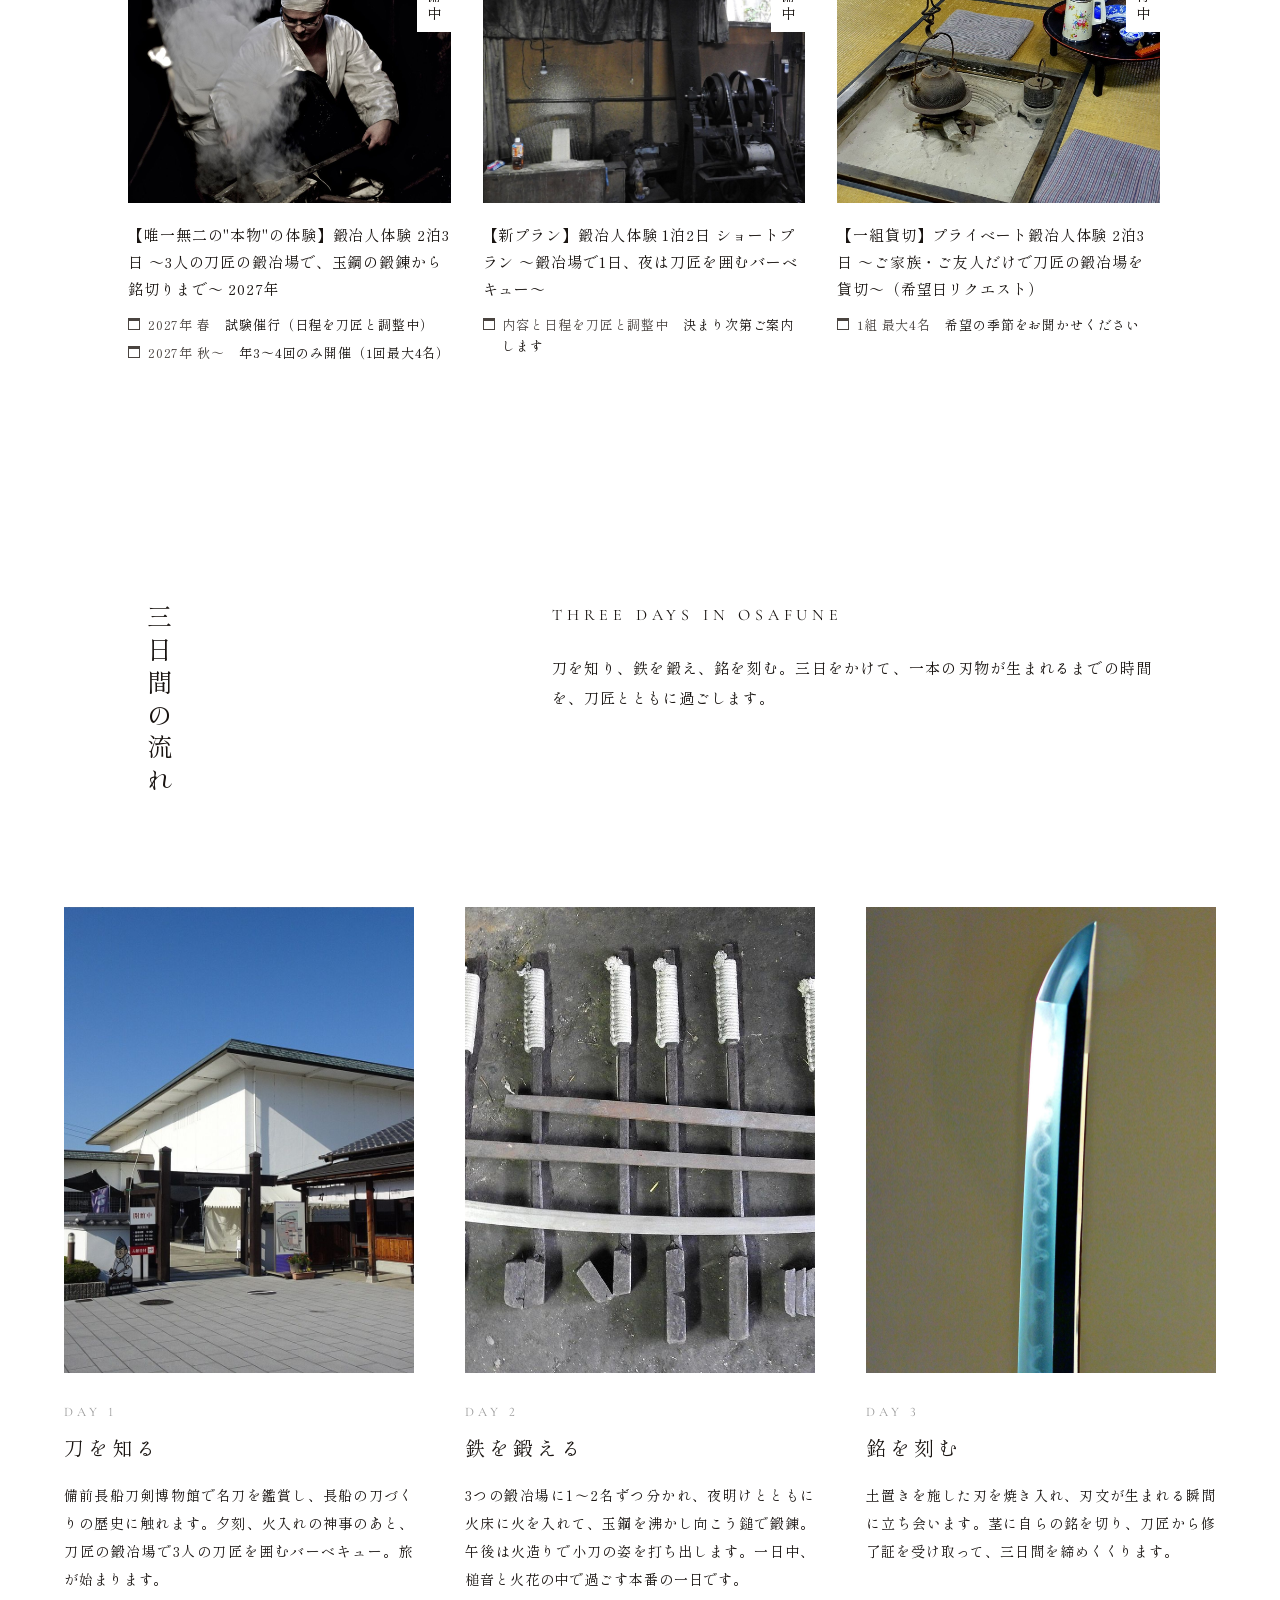
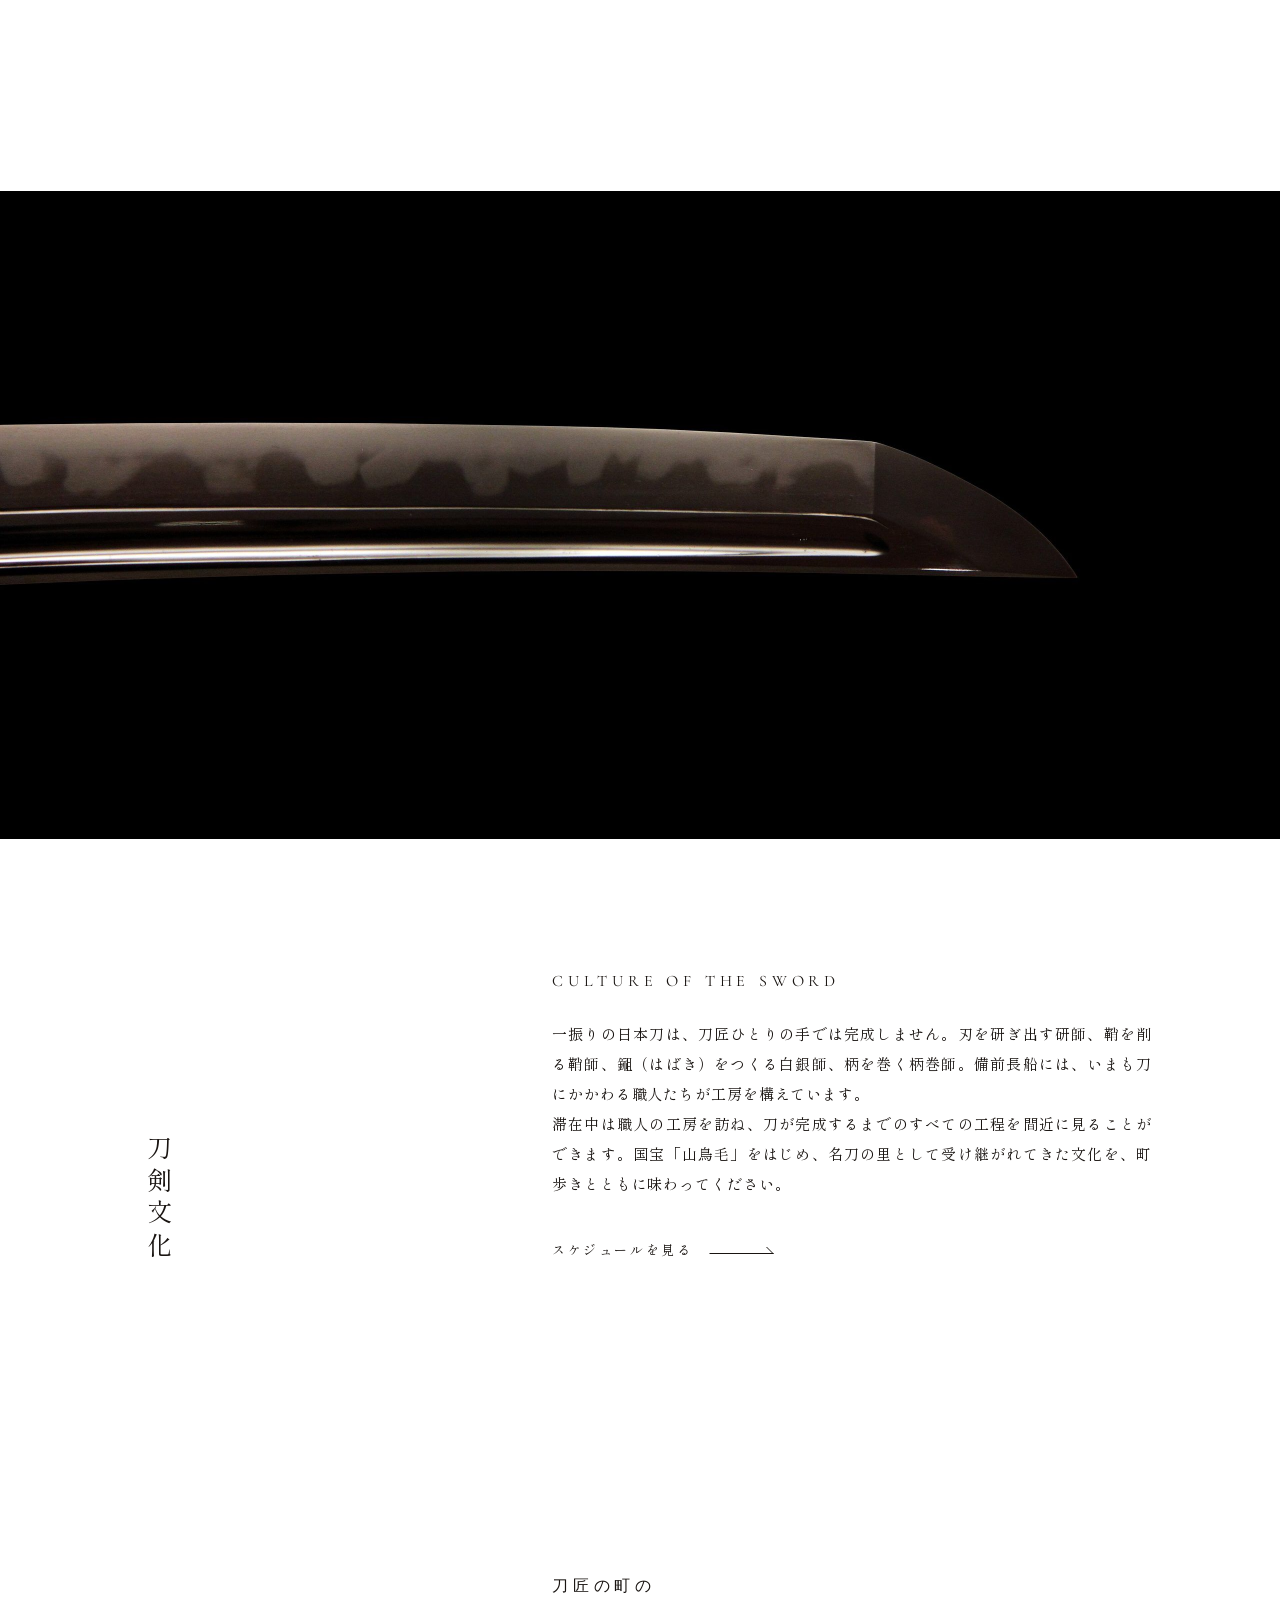
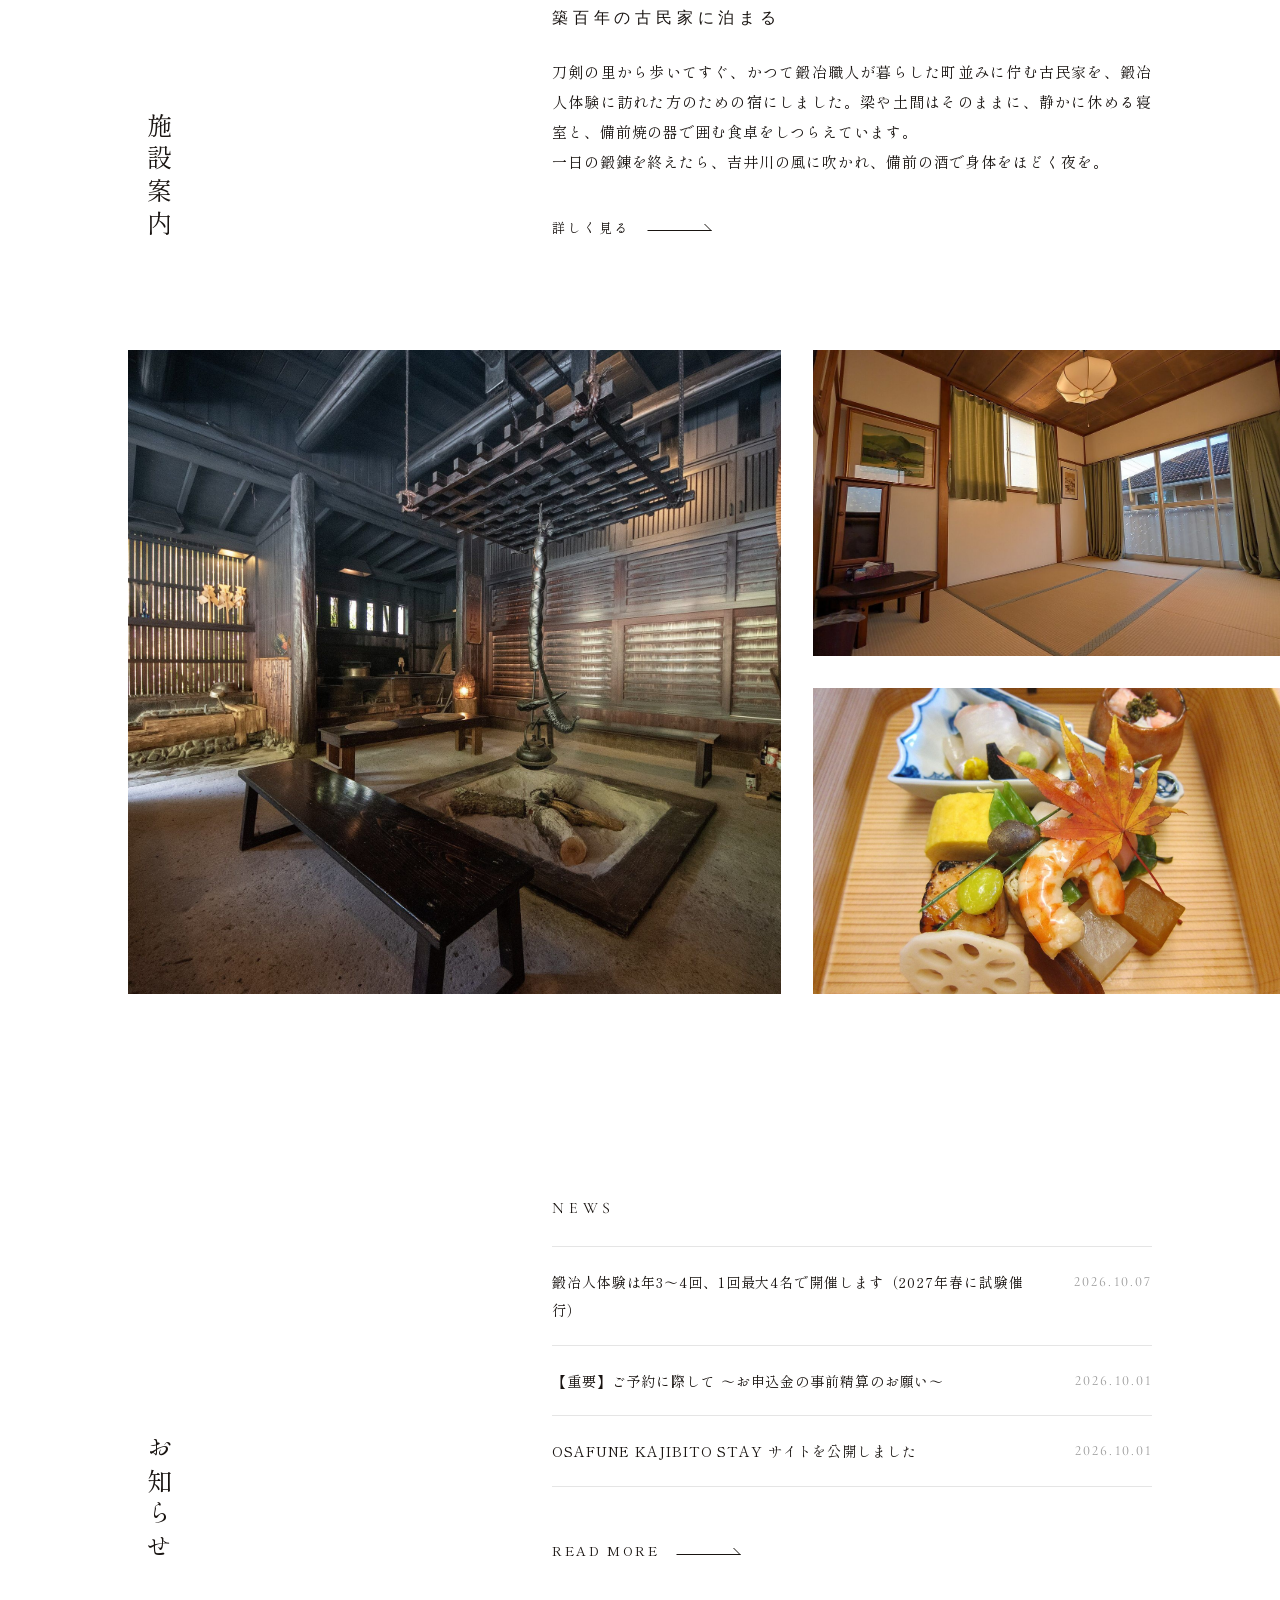
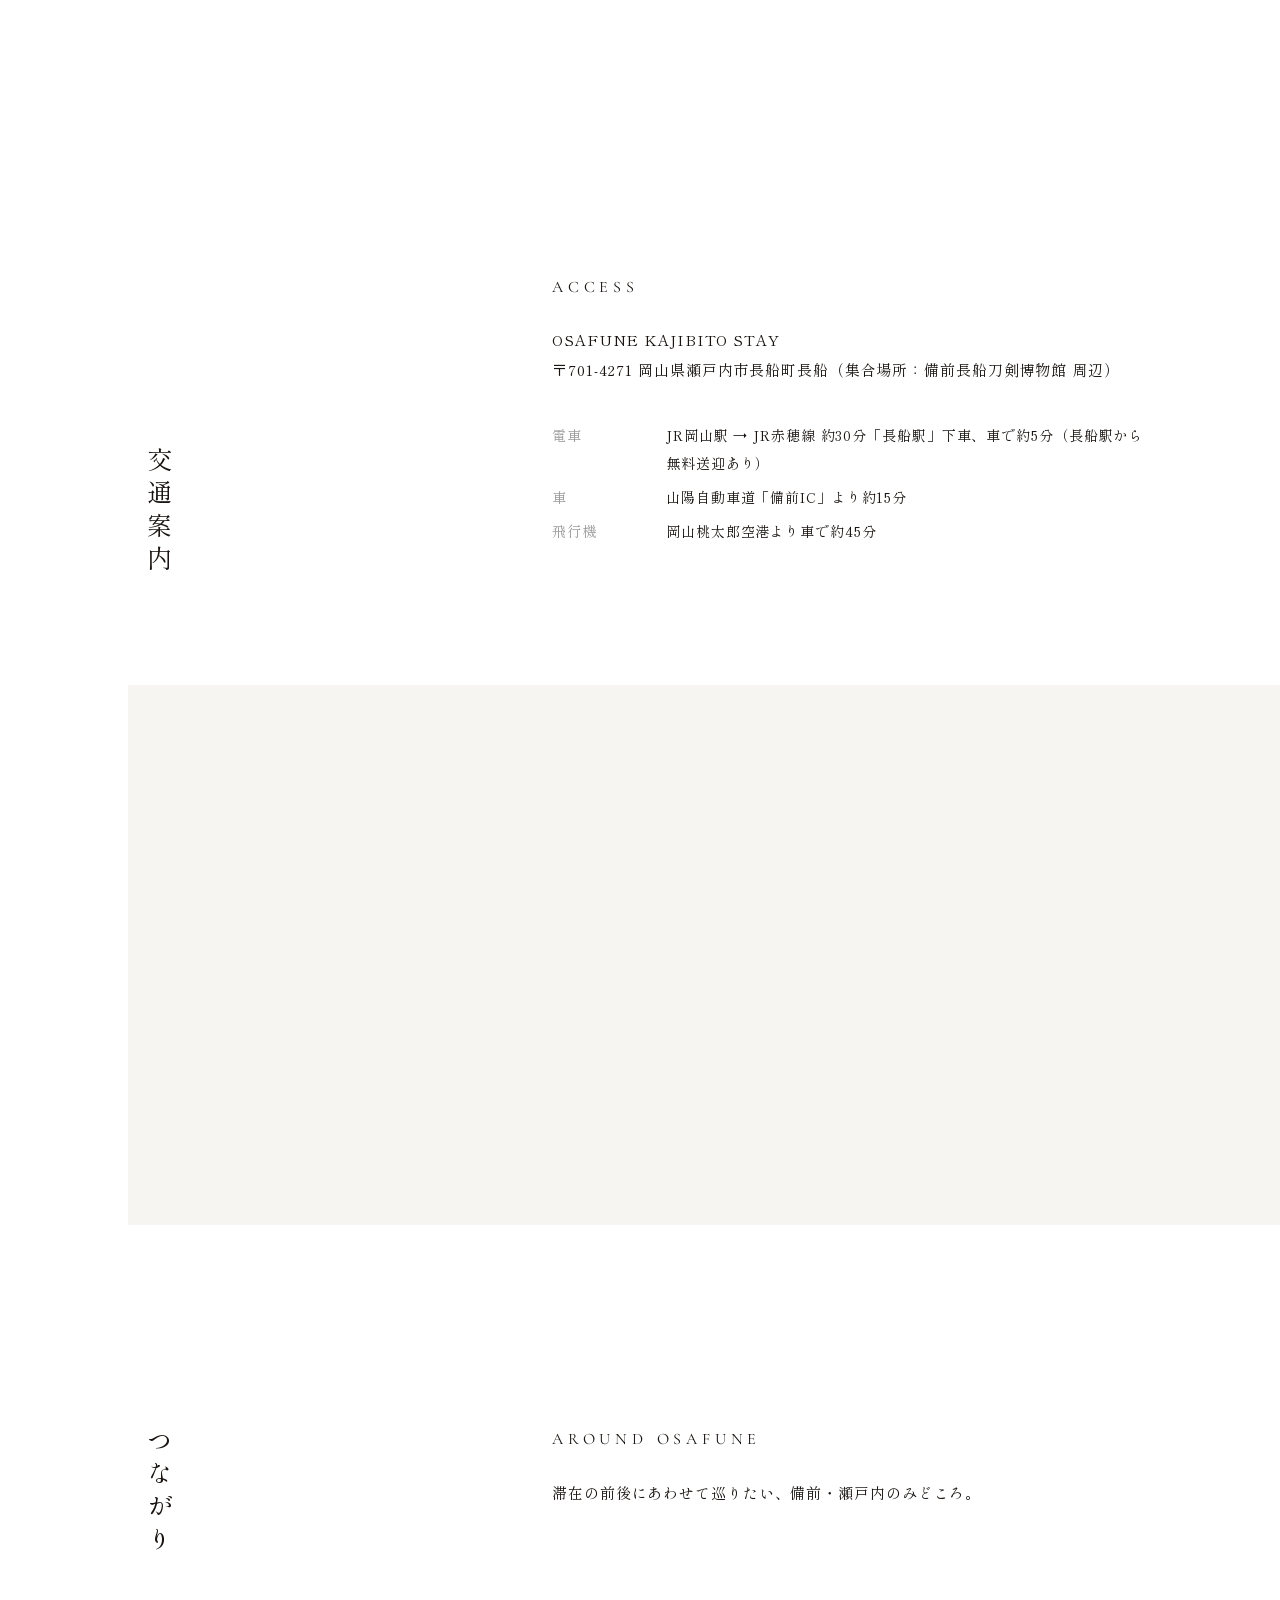
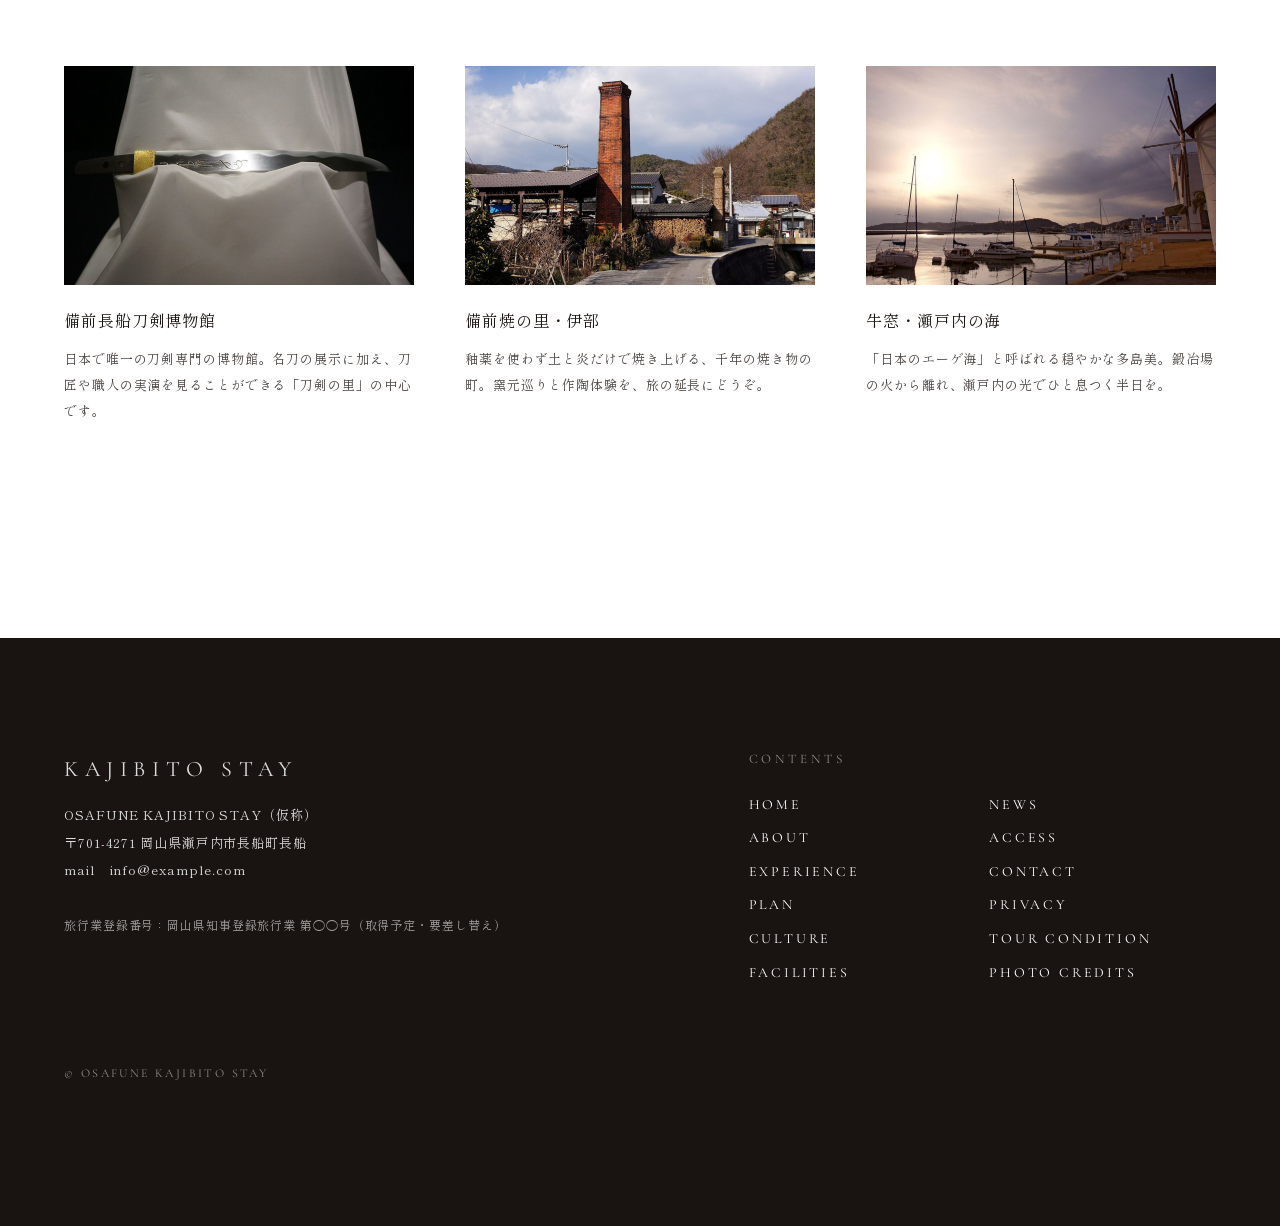
==== commit 6cb7abae: "刀匠の回答を反映：3人の刀匠の鍛冶場に分かれる形、年3〜4回・1回最大4名、刀匠宅でのバーベキュー、料金は調整中、1泊2日プランを準備中に Co-Authored-By: Claude Opus 5." ====
--- a/index.html
+++ b/index.html
@@ -96,7 +96,7 @@
       <div class="text-body">
         <h3 class="sub-en">FORGE YOUR OWN BLADE</h3>
         <p>
-          備前長船の現役刀匠の鍛冶場で、日本刀と同じ玉鋼（たまはがね）を用いて、自分だけの小刀を打ち上げる2泊3日の本格プログラムです。<br>
+          備前長船の3人の現役刀匠の鍛冶場に1〜2名ずつ分かれ、日本刀と同じ玉鋼（たまはがね）を用いて、自分だけの小刀を打ち上げる2泊3日の本格プログラムです。開催は年3〜4回、1回最大4名のみ。<br>
           火床（ほど）で鋼を沸かし、刀匠の横座に向かって向こう鎚を振るう「鍛錬」、形を打ち出す「火造り」、そして刃に命を吹き込む「焼き入れ」。日本刀づくりの核心となる工程を、刀匠に師事する弟子のように体験します。最終日には茎（なかご）に自らの銘を切り、研ぎと白鞘を施した小刀が後日ご自宅に届きます。
         </p>
         <a class="more" href="plan.html">詳しく見る</a>
@@ -108,26 +108,23 @@
         <a href="plan.html">
           <div class="card-img">
             <div class="photo" style="--img:url(images/card-01.jpg)"></div>
-            <span class="status">募集中</span>
+            <span class="status">準備中</span>
           </div>
-          <h3>【唯一無二の"本物"の体験】鍛冶人体験 2泊3日 〜玉鋼の鍛錬から銘切りまで、自らの小刀を打ち上げる〜 2027年 春</h3>
+          <h3>【唯一無二の"本物"の体験】鍛冶人体験 2泊3日 〜3人の刀匠の鍛冶場で、玉鋼の鍛錬から銘切りまで〜 2027年</h3>
         </a>
-        <p class="date"><span>2027.3.12(金)-3.14(日)　<b>催行決定（残2名）</b></span></p>
-        <p class="date"><span>2027.4.9(金)-4.11(日)　<b>受付中（残4名）</b></span></p>
-        <p class="date"><span>2027.4.23(金)-4.25(日)　<b>受付中（残4名）</b></span></p>
+        <p class="date"><span>2027年 春　<b>試験催行（日程を刀匠と調整中）</b></span></p>
+        <p class="date"><span>2027年 秋〜　<b>年3〜4回のみ開催（1回最大4名）</b></span></p>
       </article>
 
       <article class="card fade">
         <a href="plan.html">
           <div class="card-img">
             <div class="photo" style="--img:url(images/card-02.jpg)"></div>
-            <span class="status">募集中</span>
+            <span class="status">準備中</span>
           </div>
-          <h3>鍛冶人体験 2泊3日 〜刀剣の里の冬、火床の前で鋼と向き合う〜 2026年 冬</h3>
+          <h3>【新プラン】鍛冶人体験 1泊2日 ショートプラン 〜鍛冶場で1日、夜は刀匠を囲むバーベキュー〜</h3>
         </a>
-        <p class="date"><span>2026.12.4(金)-12.6(日)　<b>催行決定（残1名）</b></span></p>
-        <p class="date"><span>2027.1.22(金)-1.24(日)　<b>受付中（残3名）</b></span></p>
-        <p class="date"><span>2027.2.12(金)-2.14(日)　<b>受付中（残4名）</b></span></p>
+        <p class="date"><span>内容と日程を刀匠と調整中　<b>決まり次第ご案内します</b></span></p>
       </article>
 
       <article class="card fade">
@@ -138,20 +135,9 @@
           </div>
           <h3>【一組貸切】プライベート鍛冶人体験 2泊3日 〜ご家族・ご友人だけで刀匠の鍛冶場を貸切〜（希望日リクエスト）</h3>
         </a>
-        <p class="date"><span>通年　<b>希望日程をお聞かせください</b></span></p>
-      </article>
-
-      <article class="card fade">
-        <a href="plan.html">
-          <div class="card-img">
-            <div class="photo" style="--img:url(images/card-04.jpg)"></div>
-            <span class="status closed">満席御礼</span>
-          </div>
-          <h3>鍛冶人体験 2泊3日 2026年 秋 〜刀剣博物館特別鑑賞付き〜</h3>
-        </a>
-        <p class="date"><span>2026.10.16(金)-10.18(日)　<b>催行決定（満席）</b></span></p>
-        <p class="date"><span>2026.11.6(金)-11.8(日)　<b>催行決定（満席）</b></span></p>
-      </article>
+        <p class="date"><span>1組 最大4名　<b>希望の季節をお聞かせください</b></span></p>
+      </article>
+
     </div>
   </section>
 
@@ -169,13 +155,13 @@
         <div class="photo" style="--img:url(images/day1.jpg)" data-label="PHOTO｜刀剣博物館"></div>
         <p class="day-no">DAY 1</p>
         <h3>刀を知る</h3>
-        <p>備前長船刀剣博物館で名刀を鑑賞し、長船の刀づくりの歴史に触れます。夕刻、鍛冶場で火入れの神事を行い、刀匠を囲む夕餉で旅が始まります。</p>
+        <p>備前長船刀剣博物館で名刀を鑑賞し、長船の刀づくりの歴史に触れます。夕刻、火入れの神事のあと、刀匠の鍛冶場で3人の刀匠を囲むバーベキュー。旅が始まります。</p>
       </article>
       <article class="day fade">
         <div class="photo" style="--img:url(images/day2.jpg)" data-label="PHOTO｜鍛錬・向こう鎚"></div>
         <p class="day-no">DAY 2</p>
         <h3>鉄を鍛える</h3>
-        <p>夜明けとともに火床に火を入れ、玉鋼を沸かして向こう鎚で鍛錬。午後は火造りで小刀の姿を打ち出します。一日中、槌音と火花の中で過ごす本番の一日です。</p>
+        <p>3つの鍛冶場に1〜2名ずつ分かれ、夜明けとともに火床に火を入れて、玉鋼を沸かし向こう鎚で鍛錬。午後は火造りで小刀の姿を打ち出します。一日中、槌音と火花の中で過ごす本番の一日です。</p>
       </article>
       <article class="day fade">
         <div class="photo" style="--img:url(images/day3.jpg)" data-label="PHOTO｜焼き入れ・銘切り"></div>
@@ -218,7 +204,7 @@
     <div class="facility-grid">
       <div class="photo fade" style="--img:url(images/stay-01.jpg)" data-label="PHOTO｜宿の外観"></div>
       <div class="photo fade" style="--img:url(images/stay-02.jpg)" data-label="PHOTO｜客室"></div>
-      <div class="photo fade" style="--img:url(images/stay-03.jpg)" data-label="PHOTO｜備前焼の器と夕餉"></div>
+      <div class="photo fade" style="--img:url(images/stay-03.jpg)" data-label="PHOTO｜備前焼の器"></div>
     </div>
   </section>
 
@@ -229,7 +215,7 @@
       <div class="text-body">
         <h3 class="sub-en">NEWS</h3>
         <ul class="news-list">
-          <li><a href="#"><span>2027年 春の鍛冶人体験 2泊3日 の募集を開始しました</span><time>2026.10.06</time></a></li>
+          <li><a href="#"><span>鍛冶人体験は年3〜4回、1回最大4名で開催します（2027年春に試験催行）</span><time>2026.10.07</time></a></li>
           <li><a href="#"><span>【重要】ご予約に際して 〜お申込金の事前精算のお願い〜</span><time>2026.10.01</time></a></li>
           <li><a href="#"><span>OSAFUNE KAJIBITO STAY サイトを公開しました</span><time>2026.10.01</time></a></li>
         </ul>
